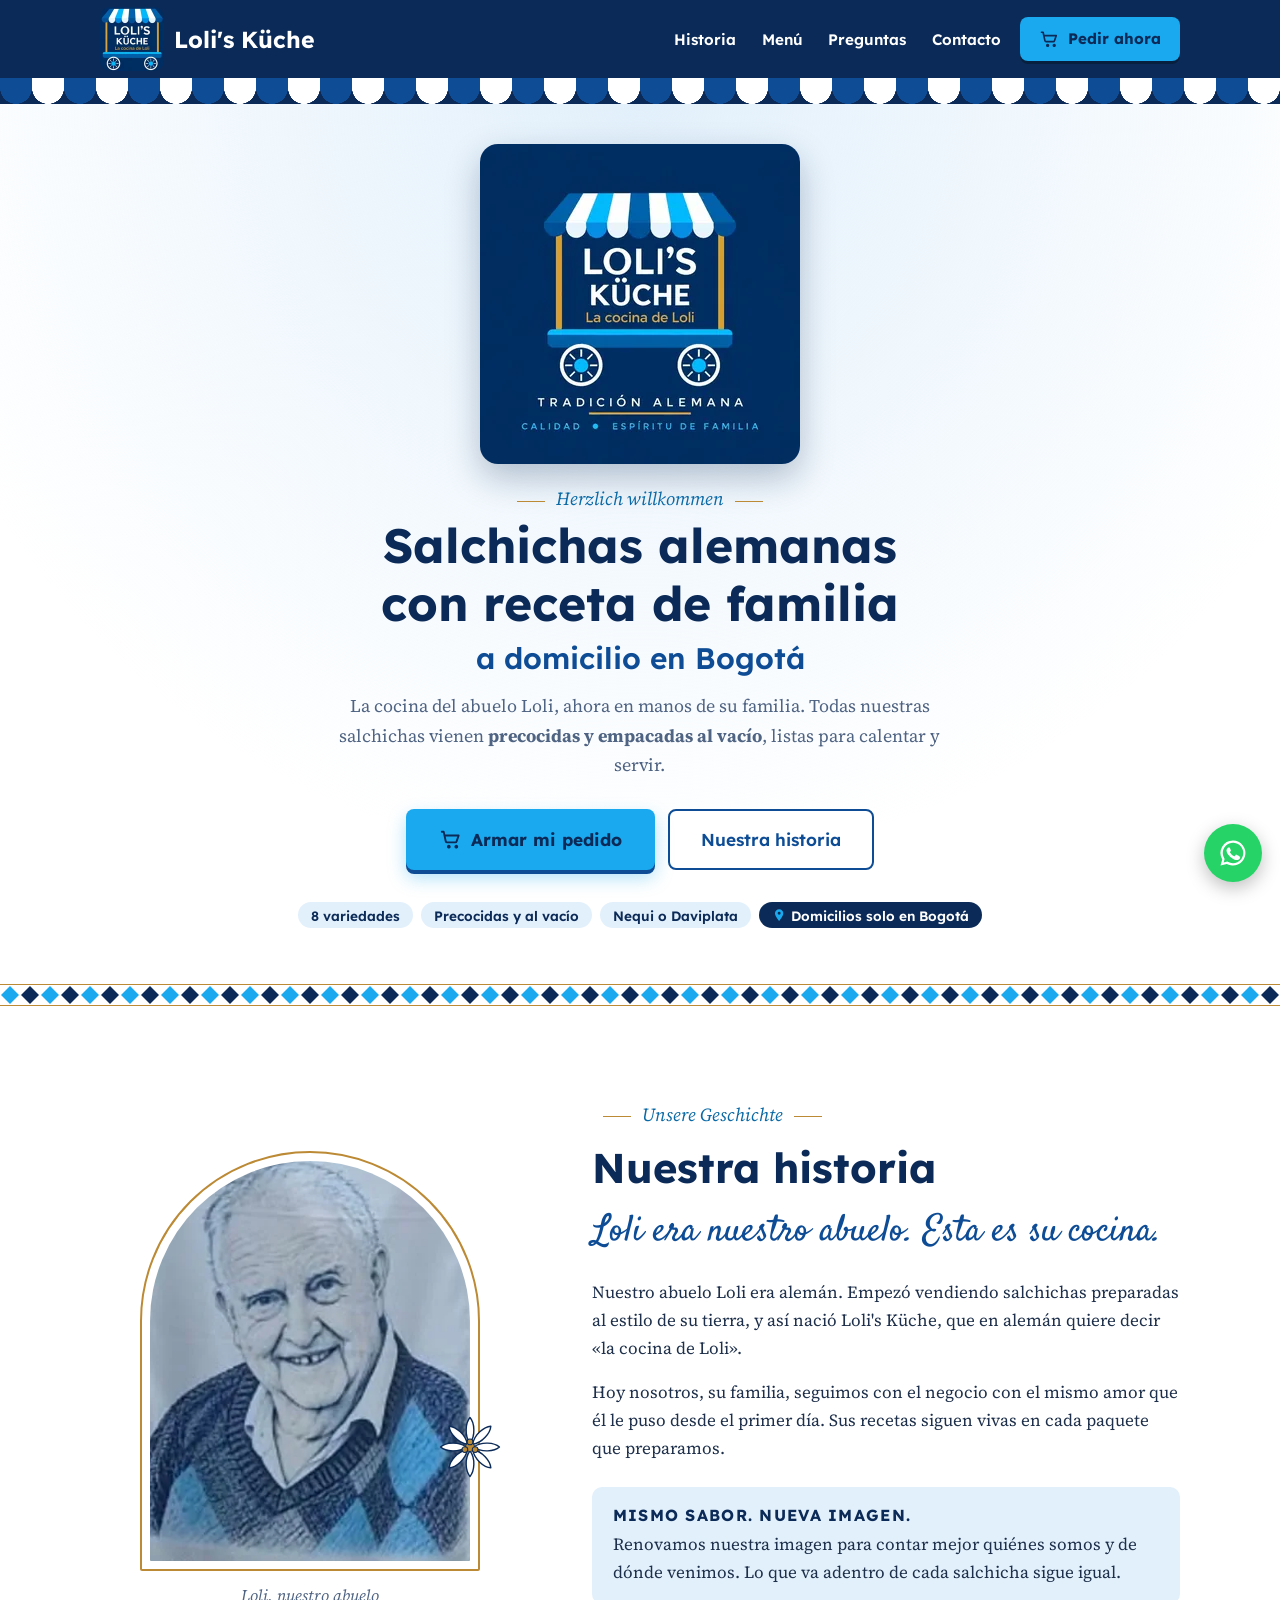
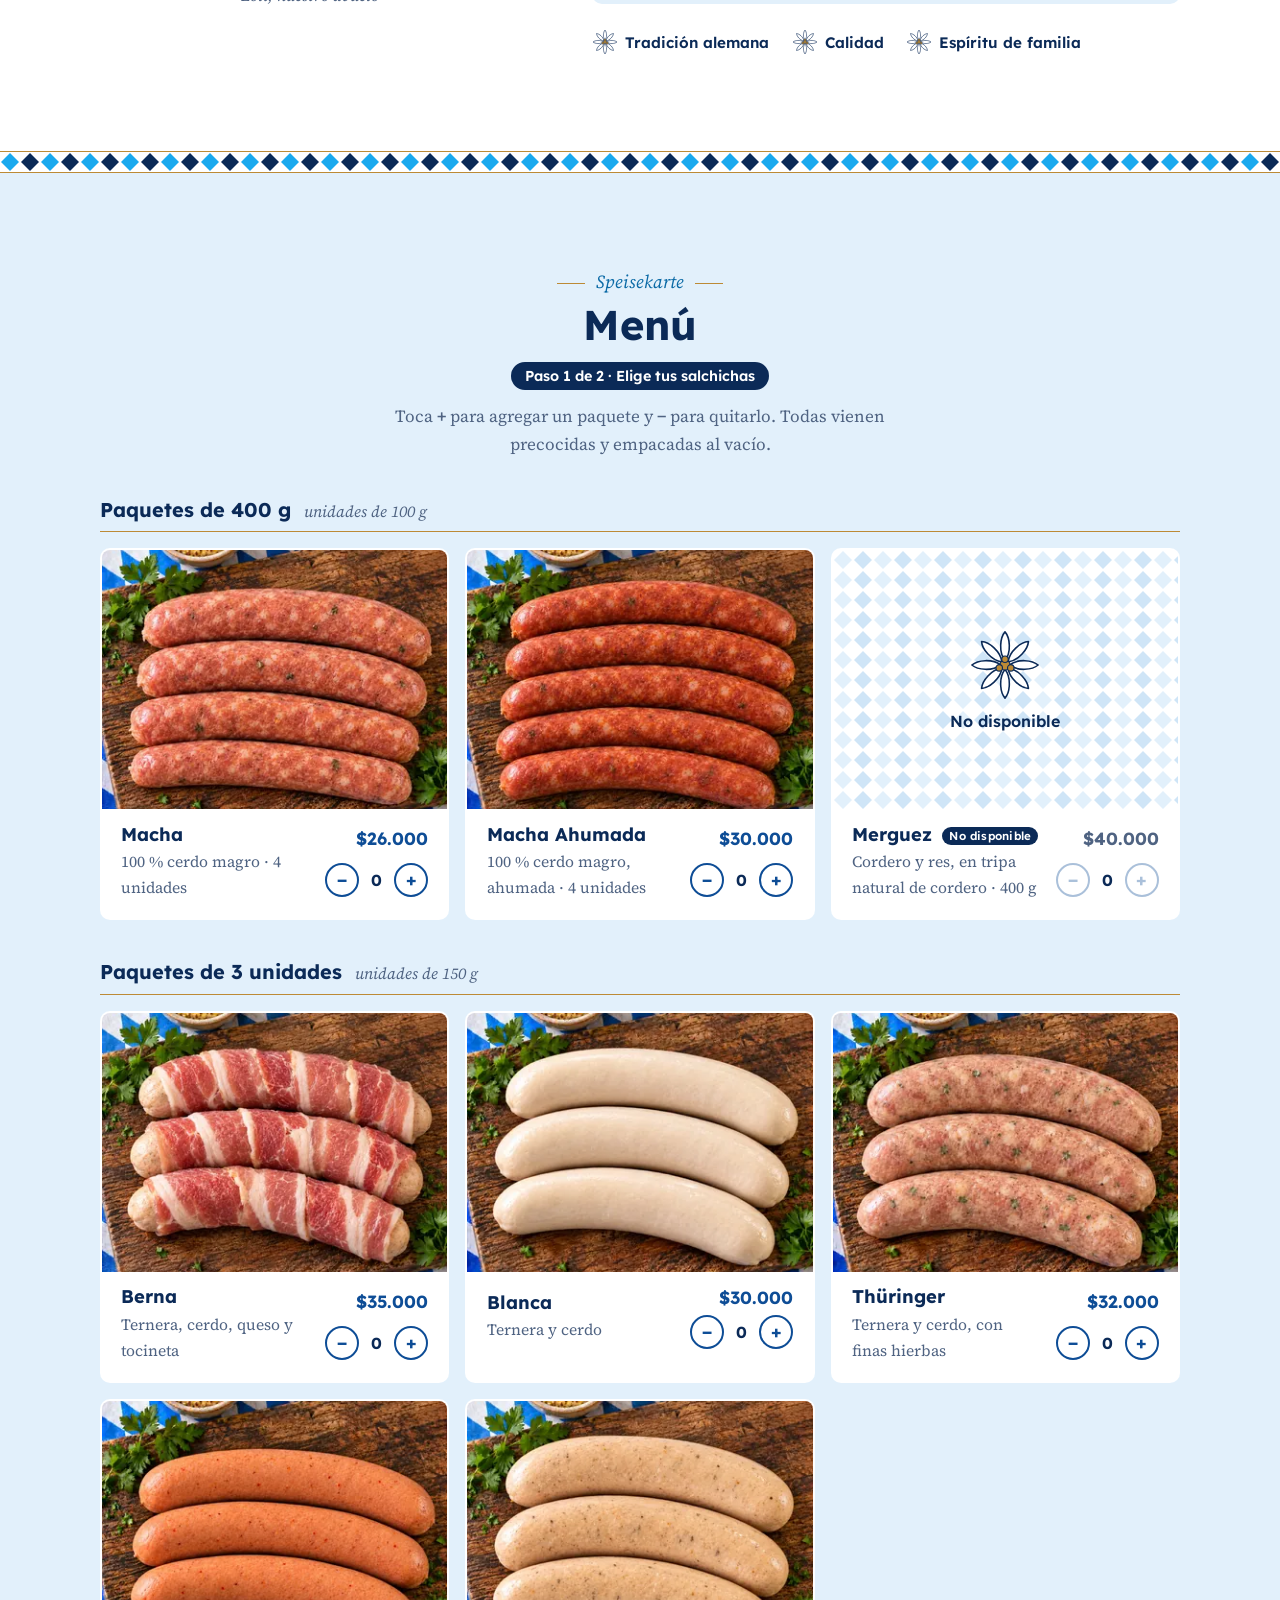
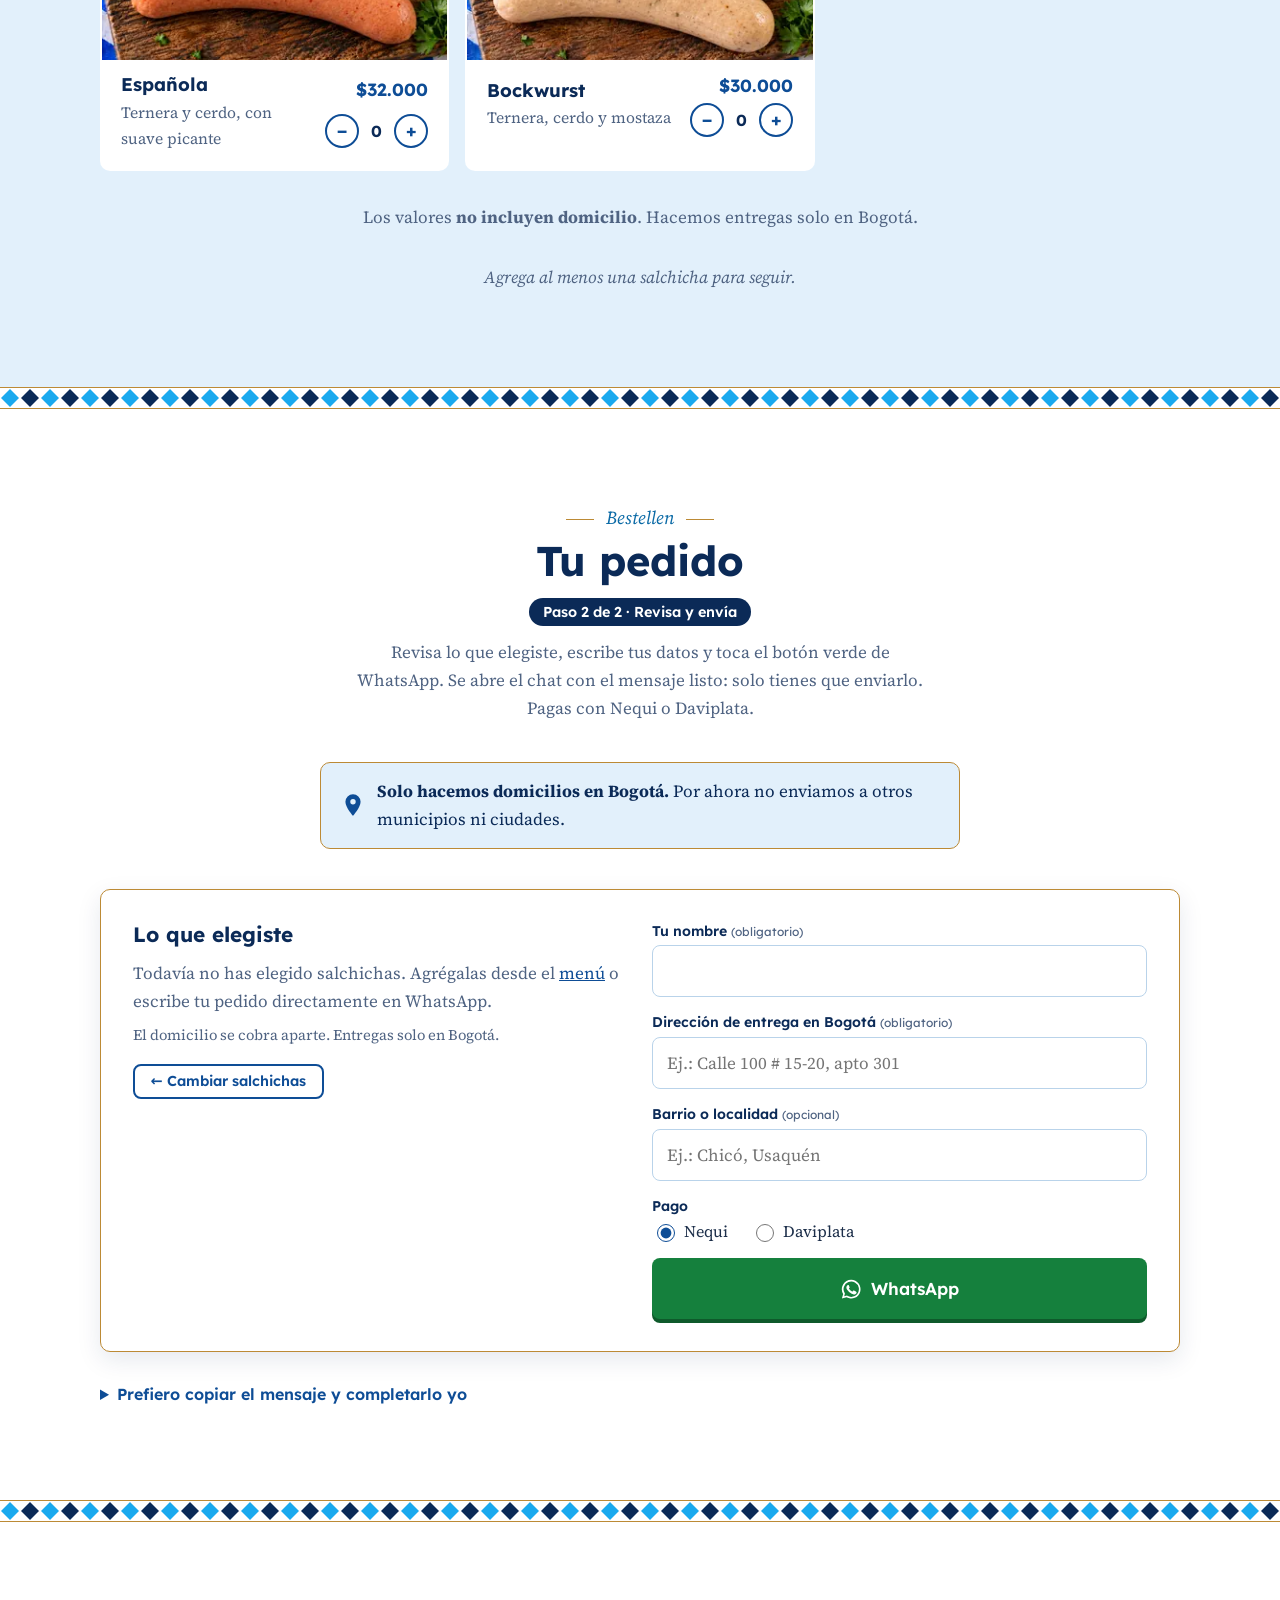
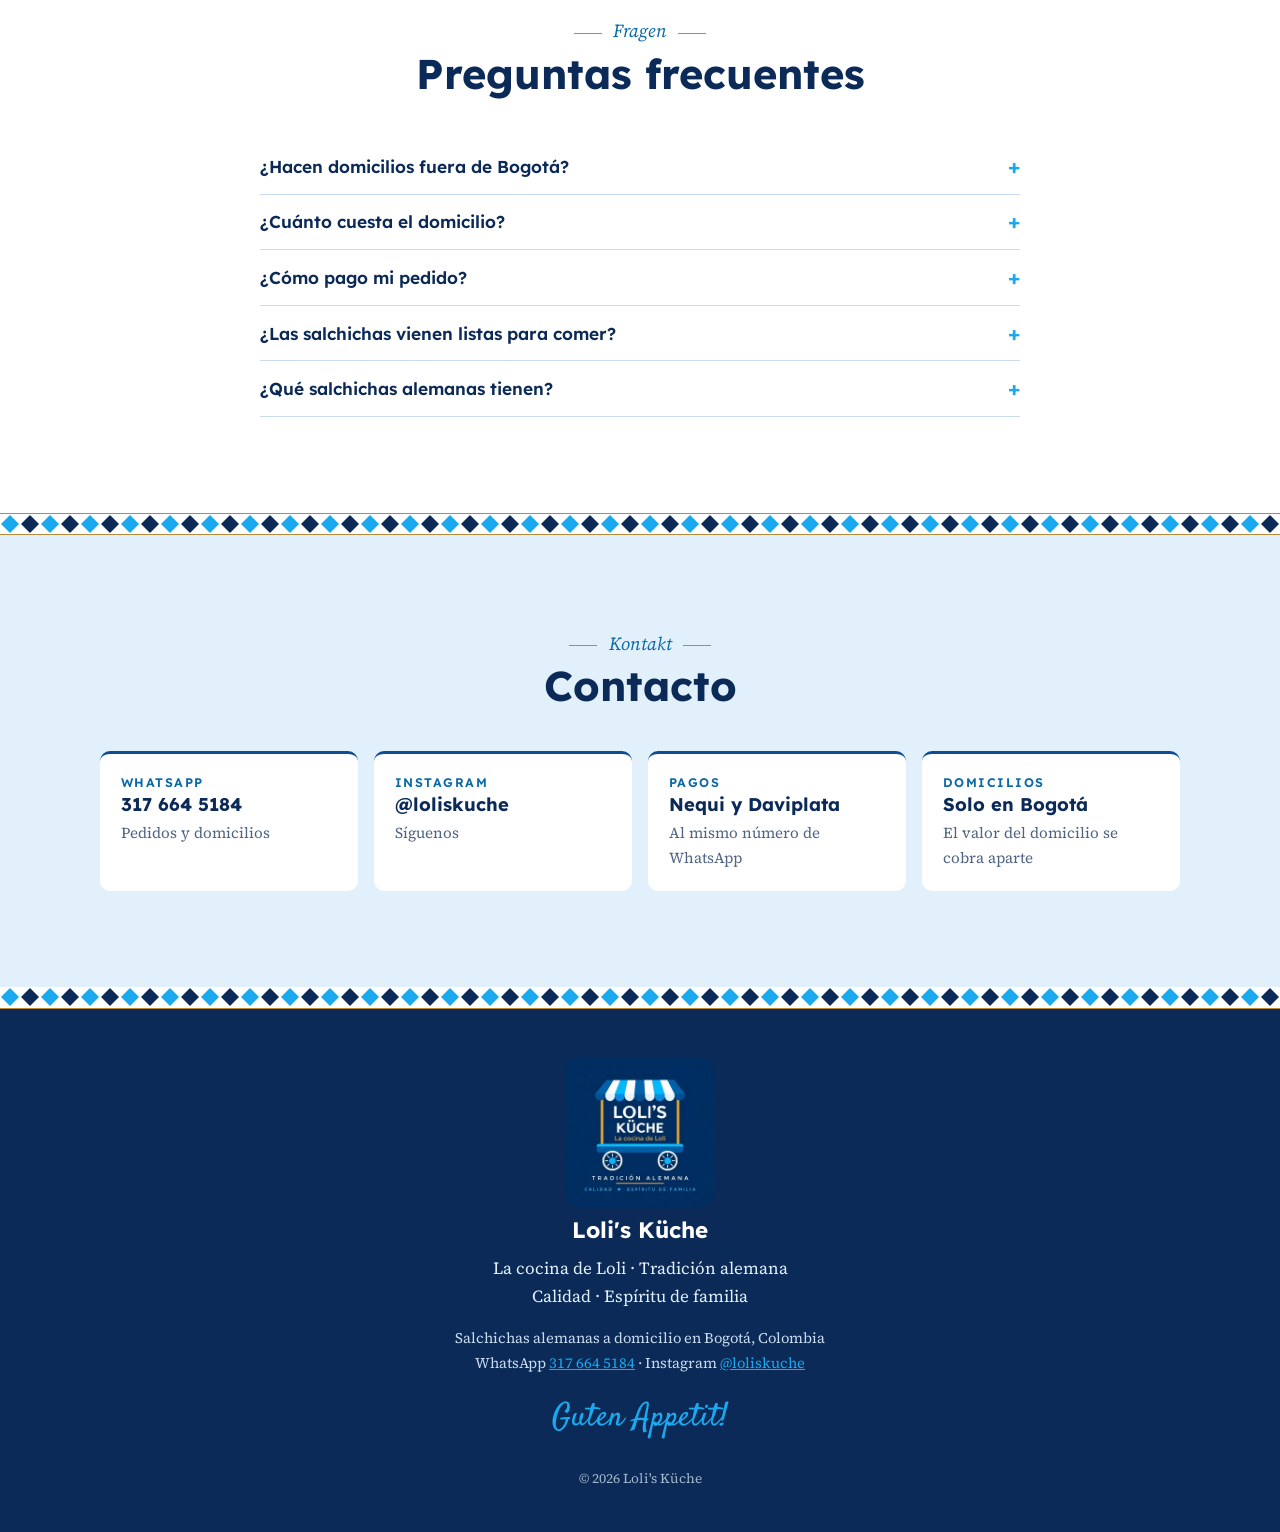
==== index.html @ 38d9c4be "Página de Loli's Küche, organizada en carpetas Se trae la página desde app-informatica (lolis-kuche/" ====
<!DOCTYPE html>
<html lang="es-CO">
<head>
  <meta charset="utf-8">
  <meta name="viewport" content="width=device-width, initial-scale=1">
  <title>Salchichas alemanas a domicilio en Bogotá | Loli's Küche</title>
  <meta name="description" content="Salchichas alemanas con receta de familia: Thüringer, Bockwurst, Berna, Merguez y más. Precocidas y al vacío. Domicilios en Bogotá. Pide por WhatsApp.">
  <meta name="robots" content="index, follow">
  <!-- Dirección oficial: https://loliskuche.pages.dev/ (cambiarla aquí, en el JSON-LD y en sitemap.xml si cambia) -->
  <link rel="canonical" href="https://loliskuche.pages.dev/">
  <meta name="theme-color" content="#0B2A57">
  <meta name="geo.region" content="CO-DC">
  <meta name="geo.placename" content="Bogotá">

  <meta property="og:type" content="website">
  <meta property="og:locale" content="es_CO">
  <meta property="og:site_name" content="Loli's Küche">
  <meta property="og:title" content="Salchichas alemanas a domicilio en Bogotá | Loli's Küche">
  <meta property="og:description" content="La cocina del abuelo Loli: salchichas alemanas con receta de familia, precocidas y al vacío. Pide por WhatsApp y paga con Nequi o Daviplata.">
  <meta property="og:url" content="https://loliskuche.pages.dev/">
  <meta property="og:image" content="https://loliskuche.pages.dev/img/marca/og-image.jpg">
  <meta property="og:image:width" content="1200">
  <meta property="og:image:height" content="630">
  <meta property="og:image:alt" content="Logo de Loli's Küche, salchichas alemanas en Bogotá">
  <meta name="twitter:card" content="summary_large_image">

  <link rel="icon" href="img/marca/logo-mark.png" type="image/png">
  <link rel="apple-touch-icon" href="img/marca/logo-mark.png">
  <link rel="preload" as="image" href="img/marca/logo-640.webp" imagesrcset="img/marca/logo-320.webp 320w, img/marca/logo-640.webp 640w" imagesizes="(max-width: 760px) 56vw, 320px" fetchpriority="high">

  <script type="application/ld+json">
  {
    "@context": "https://schema.org",
    "@type": "FoodEstablishment",
    "@id": "https://loliskuche.pages.dev/#negocio",
    "name": "Loli's Küche",
    "alternateName": "La cocina de Loli",
    "description": "Salchichas alemanas con receta de familia, precocidas y empacadas al vacío, con domicilio en Bogotá.",
    "url": "https://loliskuche.pages.dev/",
    "logo": "https://loliskuche.pages.dev/img/marca/logo.png",
    "image": "https://loliskuche.pages.dev/img/marca/og-image.jpg",
    "telephone": "+57 317 664 5184",
    "servesCuisine": "Alemana",
    "priceRange": "$26.000 - $40.000 COP",
    "currenciesAccepted": "COP",
    "paymentAccepted": "Nequi, Daviplata",
    "address": {
      "@type": "PostalAddress",
      "addressLocality": "Bogotá",
      "addressRegion": "Bogotá D.C.",
      "addressCountry": "CO"
    },
    "areaServed": { "@type": "City", "name": "Bogotá" },
    "sameAs": ["https://www.instagram.com/loliskuche/"],
    "hasMenu": {
      "@type": "Menu",
      "name": "Speisekarte",
      "inLanguage": "es-CO",
      "hasMenuSection": [
        {
          "@type": "MenuSection",
          "name": "Paquetes de 400 g",
          "hasMenuItem": [
            { "@type": "MenuItem", "name": "Macha", "image": "https://loliskuche.pages.dev/img/salchichas/macha.jpg", "description": "100 % cerdo magro · 4 unidades de 100 g", "offers": { "@type": "Offer", "price": "26000", "priceCurrency": "COP" } },
            { "@type": "MenuItem", "name": "Macha Ahumada", "image": "https://loliskuche.pages.dev/img/salchichas/macha-ahumada.jpg", "description": "100 % cerdo magro, ahumada · 4 unidades de 100 g", "offers": { "@type": "Offer", "price": "30000", "priceCurrency": "COP" } },
            { "@type": "MenuItem", "name": "Merguez", "description": "Cordero y res, en tripa natural de cordero · 400 g", "offers": { "@type": "Offer", "price": "40000", "priceCurrency": "COP", "availability": "https://schema.org/OutOfStock" } }
          ]
        },
        {
          "@type": "MenuSection",
          "name": "Paquetes de 3 unidades de 150 g",
          "hasMenuItem": [
            { "@type": "MenuItem", "name": "Berna", "image": "https://loliskuche.pages.dev/img/salchichas/berna.jpg", "description": "Ternera, cerdo, queso y tocineta", "offers": { "@type": "Offer", "price": "35000", "priceCurrency": "COP" } },
            { "@type": "MenuItem", "name": "Blanca", "image": "https://loliskuche.pages.dev/img/salchichas/blanca.jpg", "description": "Ternera y cerdo", "offers": { "@type": "Offer", "price": "30000", "priceCurrency": "COP" } },
            { "@type": "MenuItem", "name": "Thüringer", "image": "https://loliskuche.pages.dev/img/salchichas/thuringer.jpg", "description": "Ternera y cerdo, con finas hierbas", "offers": { "@type": "Offer", "price": "32000", "priceCurrency": "COP" } },
            { "@type": "MenuItem", "name": "Española", "image": "https://loliskuche.pages.dev/img/salchichas/espanola.jpg", "description": "Ternera y cerdo, con suave picante", "offers": { "@type": "Offer", "price": "32000", "priceCurrency": "COP" } },
            { "@type": "MenuItem", "name": "Bockwurst", "image": "https://loliskuche.pages.dev/img/salchichas/bockwurst.jpg", "description": "Ternera, cerdo y mostaza", "offers": { "@type": "Offer", "price": "30000", "priceCurrency": "COP" } }
          ]
        }
      ]
    }
  }
  </script>

  <link rel="preconnect" href="https://fonts.googleapis.com">
  <link rel="preconnect" href="https://fonts.gstatic.com" crossorigin>
  <link href="https://fonts.googleapis.com/css2?family=Lexend:wght@400;600;700&family=Satisfy&family=Source+Serif+4:ital,wght@0,400;0,600;1,400&display=swap" rel="stylesheet">
  <link rel="stylesheet" href="css/styles.css">
</head>
<body>

  <!-- Flor edelweiss reutilizable -->
  <svg class="sprite" width="0" height="0" aria-hidden="true">
    <symbol id="edelweiss" viewBox="-50 -50 100 100">
      <g fill="#fff" stroke="#0B2A57" stroke-width="2.2" stroke-linejoin="round">
        <path id="petal" d="M0-6 C-9-18 -7-38 0-46 C7-38 9-18 0-6Z"/>
        <use href="#petal" transform="rotate(45)"/>
        <use href="#petal" transform="rotate(90)"/>
        <use href="#petal" transform="rotate(135)"/>
        <use href="#petal" transform="rotate(180)"/>
        <use href="#petal" transform="rotate(225)"/>
        <use href="#petal" transform="rotate(270)"/>
        <use href="#petal" transform="rotate(315)"/>
      </g>
      <g fill="#BC8A35" stroke="#0B2A57" stroke-width="1.6">
        <circle r="7"/><circle cx="-8" cy="4" r="4.5"/><circle cx="8" cy="4" r="4.5"/><circle cy="-8" r="4.5"/>
      </g>
    </symbol>
    <symbol id="cart-icon" viewBox="0 0 24 24"><path fill="none" stroke="currentColor" stroke-width="2" stroke-linecap="round" stroke-linejoin="round" d="M3 4h2l2.2 10.2a1.5 1.5 0 0 0 1.5 1.2h8.6a1.5 1.5 0 0 0 1.5-1.1L21 8H6.2M9.5 20a1 1 0 1 0 0-.01M17.5 20a1 1 0 1 0 0-.01"/></symbol>
    <symbol id="home-icon" viewBox="0 0 24 24"><path fill="none" stroke="currentColor" stroke-width="2" stroke-linejoin="round" d="M3 11 12 3l9 8M5 9.5V21h5v-6h4v6h5V9.5"/></symbol>
    <symbol id="list-icon" viewBox="0 0 24 24"><path fill="none" stroke="currentColor" stroke-width="2" stroke-linecap="round" d="M8 6h13M8 12h13M8 18h13M3.5 6h.01M3.5 12h.01M3.5 18h.01"/></symbol>
    <symbol id="chat-icon" viewBox="0 0 24 24"><path fill="none" stroke="currentColor" stroke-width="2" stroke-linejoin="round" d="M4 5h16v11H9l-5 4V5z"/></symbol>
    <symbol id="help-icon" viewBox="0 0 24 24"><g fill="none" stroke="currentColor" stroke-width="2" stroke-linecap="round"><circle cx="12" cy="12" r="9"/><path d="M9.5 9.3a2.6 2.6 0 0 1 5 .9c0 1.7-2.5 2.2-2.5 3.8"/></g><circle cx="12" cy="17.2" r="1.2" fill="currentColor"/></symbol>
    <symbol id="pin-icon" viewBox="0 0 24 24"><path fill="currentColor" d="M12 2a7 7 0 0 0-7 7c0 5.2 7 13 7 13s7-7.8 7-13a7 7 0 0 0-7-7zm0 9.5A2.5 2.5 0 1 1 12 6.5a2.5 2.5 0 0 1 0 5z"/></symbol>
  </svg>

  <!-- ============ MENÚ SUPERIOR + TOLDO ============ -->
  <header class="topbar" id="top">
    <div class="topbar__inner wrap">
      <a href="#inicio" class="brand" aria-label="Loli's Küche, inicio">
        <img src="img/marca/logo-mark-128.webp" alt="" class="brand__logo" width="64" height="64" data-fallback="hide">
        <span class="brand__name">Loli's Küche</span>
      </a>
      <nav class="topbar__nav" id="navMenu" aria-label="Principal">
        <a href="#nuestra-historia">Historia</a>
        <a href="#menu">Menú</a>
        <a href="#preguntas">Preguntas</a>
        <a href="#contacto">Contacto</a>
      </nav>
      <a href="#menu" class="btn btn--cta" id="navCta" data-order-link data-section="pedidos">
        <svg aria-hidden="true"><use href="#cart-icon"/></svg>
        <span>Pedir<span class="cta-extra"> ahora</span></span>
        <span class="cta-count" id="ctaCount" hidden>0</span>
      </a>
    </div>
    <div class="awning" aria-hidden="true"></div>
  </header>

  <main>

    <!-- ============ INICIO ============ -->
    <section class="hero" id="inicio">
      <div class="wrap hero__inner">
        <img src="img/marca/logo-640.webp" srcset="img/marca/logo-320.webp 320w, img/marca/logo-640.webp 640w" sizes="(max-width: 760px) 56vw, 320px" alt="Logo de Loli's Küche, la cocina de Loli: carrito azul y blanco de salchichas alemanas sobre fondo azul marino" class="hero__logo" width="640" height="640" fetchpriority="high" data-fallback="wordmark">
        <div class="hero__wordmark" hidden>
          <span>Loli's</span><span>Küche</span>
        </div>
        <p class="eyebrow">Herzlich willkommen</p>
        <h1 class="hero__title">Salchichas alemanas con receta de familia <span>a domicilio en Bogotá</span></h1>
        <p class="hero__lead">La cocina del abuelo Loli, ahora en manos de su familia. Todas nuestras salchichas vienen <strong>precocidas y empacadas al vacío</strong>, listas para calentar y servir.</p>
        <div class="hero__actions">
          <a href="#menu" class="btn btn--cta btn--lg">
            <svg aria-hidden="true"><use href="#cart-icon"/></svg>
            Armar mi pedido
          </a>
          <a href="#nuestra-historia" class="btn btn--ghost btn--lg">Nuestra historia</a>
        </div>
        <ul class="badges">
          <li>8 variedades</li>
          <li>Precocidas y al vacío</li>
          <li>Nequi o Daviplata</li>
          <li class="badge--city"><svg aria-hidden="true"><use href="#pin-icon"/></svg>Domicilios solo en Bogotá</li>
        </ul>
      </div>
    </section>

    <div class="rauten" aria-hidden="true"></div>

    <!-- ============ HISTORIA ============ -->
    <section class="section" id="nuestra-historia">
      <div class="wrap story">
        <figure class="story__figure">
          <div class="arch">
            <img src="img/historia/abuelo.webp" srcset="img/historia/abuelo-400.webp 400w, img/historia/abuelo.webp 568w" sizes="(max-width: 760px) 86vw, 324px" alt="Retrato dibujado del abuelo Loli, fundador de Loli's Küche, sonriente y con su suéter de rombos azules" width="568" height="692" loading="lazy" decoding="async" data-fallback="arch">
            <div class="arch__empty" hidden>
              <svg class="edelweiss edelweiss--lg" aria-hidden="true"><use href="#edelweiss"/></svg>
              <span>Foto del abuelo Loli</span>
            </div>
          </div>
          <svg class="edelweiss story__flower" aria-hidden="true"><use href="#edelweiss"/></svg>
          <figcaption>Loli, nuestro abuelo</figcaption>
        </figure>

        <div class="story__text">
          <p class="eyebrow">Unsere Geschichte</p>
          <h2 class="section__title">Nuestra historia</h2>
          <blockquote class="story__quote">Loli era nuestro abuelo. Esta es su cocina.</blockquote>
          <p>Nuestro abuelo Loli era alemán. Empezó vendiendo salchichas preparadas al estilo de su tierra, y así nació Loli's Küche, que en alemán quiere decir «la cocina de Loli».</p>
          <p>Hoy nosotros, su familia, seguimos con el negocio con el mismo amor que él le puso desde el primer día. Sus recetas siguen vivas en cada paquete que preparamos.</p>

          <div class="renewed">
            <p class="renewed__title">Mismo sabor. Nueva imagen.</p>
            <p>Renovamos nuestra imagen para contar mejor quiénes somos y de dónde venimos. Lo que va adentro de cada salchicha sigue igual.</p>
          </div>

          <ul class="values">
            <li><svg class="edelweiss" aria-hidden="true"><use href="#edelweiss"/></svg>Tradición alemana</li>
            <li><svg class="edelweiss" aria-hidden="true"><use href="#edelweiss"/></svg>Calidad</li>
            <li><svg class="edelweiss" aria-hidden="true"><use href="#edelweiss"/></svg>Espíritu de familia</li>
          </ul>
        </div>
      </div>
    </section>

    <div class="rauten" aria-hidden="true"></div>

    <!-- ============ MENÚ ============ -->
    <section class="section section--pale" id="menu">
      <div class="wrap">
        <header class="section__head">
          <p class="eyebrow">Speisekarte</p>
          <h2 class="section__title">Menú</h2>
          <p class="step-pill">Paso 1 de 2 · Elige tus salchichas</p>
          <p class="section__sub">Toca <strong>+</strong> para agregar un paquete y <strong>−</strong> para quitarlo. Todas vienen precocidas y empacadas al vacío.</p>
        </header>

        <div class="menu-group">
          <h3 class="menu-group__title">Paquetes de 400 g <span>unidades de 100 g</span></h3>
          <ul class="menu-list">
            <li class="item" data-name="Macha" data-price="26000">
              <img class="item__photo" src="img/salchichas/macha.webp" srcset="img/salchichas/macha-360.webp 360w, img/salchichas/macha.webp 720w" sizes="(max-width: 760px) 92vw, 340px" width="720" height="720" loading="lazy" decoding="async" alt="Cuatro salchichas Macha de cerdo magro sobre tabla de madera, con mostaza y perejil">
              <div class="item__info">
                <h4>Macha</h4>
                <p>100 % cerdo magro · 4 unidades</p>
              </div>
              <p class="item__price">$26.000</p>
              <div class="qty" role="group" aria-label="Cantidad de Macha">
                <button type="button" class="qty__btn" data-step="-1" aria-label="Quitar un paquete de Macha">−</button>
                <output class="qty__val">0</output>
                <button type="button" class="qty__btn" data-step="1" aria-label="Agregar un paquete de Macha">+</button>
              </div>
            </li>
            <li class="item" data-name="Macha Ahumada" data-price="30000">
              <img class="item__photo" src="img/salchichas/macha-ahumada.webp" srcset="img/salchichas/macha-ahumada-360.webp 360w, img/salchichas/macha-ahumada.webp 720w" sizes="(max-width: 760px) 92vw, 340px" width="720" height="720" loading="lazy" decoding="async" alt="Salchichas Macha Ahumada de color rojo oscuro sobre tabla de madera, con mostaza">
              <div class="item__info">
                <h4>Macha Ahumada</h4>
                <p>100 % cerdo magro, ahumada · 4 unidades</p>
              </div>
              <p class="item__price">$30.000</p>
              <div class="qty" role="group" aria-label="Cantidad de Macha Ahumada">
                <button type="button" class="qty__btn" data-step="-1" aria-label="Quitar un paquete de Macha Ahumada">−</button>
                <output class="qty__val">0</output>
                <button type="button" class="qty__btn" data-step="1" aria-label="Agregar un paquete de Macha Ahumada">+</button>
              </div>
            </li>
            <li class="item item--unavailable" data-name="Merguez" data-price="40000">
              <div class="item__photo item__photo--empty" aria-hidden="true"><svg class="edelweiss edelweiss--lg"><use href="#edelweiss"/></svg><span>No disponible</span></div>
              <div class="item__info">
                <h4>Merguez <span class="soldout">No disponible</span></h4>
                <p>Cordero y res, en tripa natural de cordero · 400 g</p>
              </div>
              <p class="item__price">$40.000</p>
              <div class="qty" role="group" aria-label="Merguez no disponible por ahora">
                <button type="button" class="qty__btn" data-step="-1" disabled aria-label="Quitar un paquete de Merguez">−</button>
                <output class="qty__val">0</output>
                <button type="button" class="qty__btn" data-step="1" disabled aria-label="Agregar un paquete de Merguez (no disponible)">+</button>
              </div>
            </li>
          </ul>
        </div>

        <div class="menu-group">
          <h3 class="menu-group__title">Paquetes de 3 unidades <span>unidades de 150 g</span></h3>
          <ul class="menu-list">
            <li class="item" data-name="Berna" data-price="35000">
              <img class="item__photo" src="img/salchichas/berna.webp" srcset="img/salchichas/berna-360.webp 360w, img/salchichas/berna.webp 720w" sizes="(max-width: 760px) 92vw, 340px" width="720" height="720" loading="lazy" decoding="async" alt="Tres salchichas Berna envueltas en tocineta sobre tabla de madera, con mostaza y perejil">
              <div class="item__info">
                <h4>Berna</h4>
                <p>Ternera, cerdo, queso y tocineta</p>
              </div>
              <p class="item__price">$35.000</p>
              <div class="qty" role="group" aria-label="Cantidad de Berna">
                <button type="button" class="qty__btn" data-step="-1" aria-label="Quitar un paquete de Berna">−</button>
                <output class="qty__val">0</output>
                <button type="button" class="qty__btn" data-step="1" aria-label="Agregar un paquete de Berna">+</button>
              </div>
            </li>
            <li class="item" data-name="Blanca" data-price="30000">
              <img class="item__photo" src="img/salchichas/blanca.webp" srcset="img/salchichas/blanca-360.webp 360w, img/salchichas/blanca.webp 720w" sizes="(max-width: 760px) 92vw, 340px" width="720" height="720" loading="lazy" decoding="async" alt="Tres salchichas blancas de ternera y cerdo sobre tabla de madera, con mostaza">
              <div class="item__info">
                <h4>Blanca</h4>
                <p>Ternera y cerdo</p>
              </div>
              <p class="item__price">$30.000</p>
              <div class="qty" role="group" aria-label="Cantidad de Blanca">
                <button type="button" class="qty__btn" data-step="-1" aria-label="Quitar un paquete de Blanca">−</button>
                <output class="qty__val">0</output>
                <button type="button" class="qty__btn" data-step="1" aria-label="Agregar un paquete de Blanca">+</button>
              </div>
            </li>
            <li class="item" data-name="Thüringer" data-price="32000">
              <img class="item__photo" src="img/salchichas/thuringer.webp" srcset="img/salchichas/thuringer-360.webp 360w, img/salchichas/thuringer.webp 720w" sizes="(max-width: 760px) 92vw, 340px" width="720" height="720" loading="lazy" decoding="async" alt="Tres salchichas Thüringer con finas hierbas sobre tabla de madera, con mostaza y perejil">
              <div class="item__info">
                <h4>Thüringer</h4>
                <p>Ternera y cerdo, con finas hierbas</p>
              </div>
              <p class="item__price">$32.000</p>
              <div class="qty" role="group" aria-label="Cantidad de Thüringer">
                <button type="button" class="qty__btn" data-step="-1" aria-label="Quitar un paquete de Thüringer">−</button>
                <output class="qty__val">0</output>
                <button type="button" class="qty__btn" data-step="1" aria-label="Agregar un paquete de Thüringer">+</button>
              </div>
            </li>
            <li class="item" data-name="Española" data-price="32000">
              <img class="item__photo" src="img/salchichas/espanola.webp" srcset="img/salchichas/espanola-360.webp 360w, img/salchichas/espanola.webp 720w" sizes="(max-width: 760px) 92vw, 340px" width="720" height="720" loading="lazy" decoding="async" alt="Tres salchichas Española con suave picante sobre tabla de madera, con mostaza">
              <div class="item__info">
                <h4>Española</h4>
                <p>Ternera y cerdo, con suave picante</p>
              </div>
              <p class="item__price">$32.000</p>
              <div class="qty" role="group" aria-label="Cantidad de Española">
                <button type="button" class="qty__btn" data-step="-1" aria-label="Quitar un paquete de Española">−</button>
                <output class="qty__val">0</output>
                <button type="button" class="qty__btn" data-step="1" aria-label="Agregar un paquete de Española">+</button>
              </div>
            </li>
            <li class="item" data-name="Bockwurst" data-price="30000">
              <img class="item__photo" src="img/salchichas/bockwurst.webp" srcset="img/salchichas/bockwurst-360.webp 360w, img/salchichas/bockwurst.webp 720w" sizes="(max-width: 760px) 92vw, 340px" width="720" height="720" loading="lazy" decoding="async" alt="Tres salchichas Bockwurst de ternera, cerdo y mostaza sobre tabla de madera, con mostaza">
              <div class="item__info">
                <h4>Bockwurst</h4>
                <p>Ternera, cerdo y mostaza</p>
              </div>
              <p class="item__price">$30.000</p>
              <div class="qty" role="group" aria-label="Cantidad de Bockwurst">
                <button type="button" class="qty__btn" data-step="-1" aria-label="Quitar un paquete de Bockwurst">−</button>
                <output class="qty__val">0</output>
                <button type="button" class="qty__btn" data-step="1" aria-label="Agregar un paquete de Bockwurst">+</button>
              </div>
            </li>
          </ul>
        </div>

        <p class="note">Los valores <strong>no incluyen domicilio</strong>. Hacemos entregas solo en Bogotá.</p>

        <div class="menu-next">
          <p class="menu-next__hint" id="menuNextHint">Agrega al menos una salchicha para seguir.</p>
          <a href="#pedidos" class="btn btn--cta btn--lg" id="menuNext" hidden>Listo, seguir al paso 2 →</a>
        </div>
      </div>
    </section>

    <div class="rauten" aria-hidden="true"></div>

    <!-- ============ PEDIDOS ============ -->
    <section class="section" id="pedidos">
      <div class="wrap">
        <header class="section__head">
          <p class="eyebrow">Bestellen</p>
          <h2 class="section__title">Tu pedido</h2>
          <p class="step-pill">Paso 2 de 2 · Revisa y envía</p>
          <p class="section__sub">Revisa lo que elegiste, escribe tus datos y toca el botón verde de WhatsApp. Se abre el chat con el mensaje listo: solo tienes que enviarlo. Pagas con Nequi o Daviplata.</p>
        </header>

        <p class="city-notice">
          <svg aria-hidden="true"><use href="#pin-icon"/></svg>
          <span><strong>Solo hacemos domicilios en Bogotá.</strong> Por ahora no enviamos a otros municipios ni ciudades.</span>
        </p>

        <div class="order">
          <div class="order__summary">
            <h3>Lo que elegiste</h3>
            <ul class="order__lines" id="orderLines"></ul>
            <p class="order__empty" id="orderEmpty">Todavía no has elegido salchichas. Agrégalas desde el <a href="#menu">menú</a> o escribe tu pedido directamente en WhatsApp.</p>
            <p class="order__total" id="orderTotalRow" hidden>
              <span>Total productos</span><strong id="orderTotal">$0</strong>
            </p>
            <p class="order__hint">El domicilio se cobra aparte. Entregas solo en Bogotá.</p>
            <a href="#menu" class="btn btn--ghost btn--sm order__change">← Cambiar salchichas</a>
          </div>

          <form class="order__form" id="orderForm">
            <div class="field">
              <label for="oName">Tu nombre <span class="req">(obligatorio)</span></label>
              <input id="oName" name="name" type="text" autocomplete="name">
            </div>
            <div class="field">
              <label for="oAddress">Dirección de entrega en Bogotá <span class="req">(obligatorio)</span></label>
              <input id="oAddress" name="address" type="text" autocomplete="address-line1" placeholder="Ej.: Calle 100 # 15-20, apto 301">
            </div>
            <div class="field">
              <label for="oBarrio">Barrio o localidad <span class="optional">(opcional)</span></label>
              <input id="oBarrio" name="barrio" type="text" placeholder="Ej.: Chicó, Usaquén">
            </div>
            <fieldset class="field field--radio">
              <legend>Pago</legend>
              <label><input type="radio" name="pay" value="Nequi" checked> Nequi</label>
              <label><input type="radio" name="pay" value="Daviplata"> Daviplata</label>
            </fieldset>
            <p class="order__error" id="orderError" role="alert" hidden></p>
            <a class="btn btn--wa btn--block btn--lg" id="sendOrder" aria-label="Enviar mi pedido por WhatsApp" href="https://wa.me/573176645184" target="_blank" rel="noopener">
              <svg aria-hidden="true"><use href="#wa-icon"/></svg>
              WhatsApp
            </a>
          </form>
        </div>

        <details class="template" id="templateBox">
          <summary>Prefiero copiar el mensaje y completarlo yo</summary>
          <p class="template__help">El mensaje se llena solo con lo que elegiste en el menú y con tus datos. Puedes cambiar lo que quieras aquí antes de copiarlo o enviarlo.</p>
          <label class="sr-only" for="messageText">Mensaje del pedido</label>
          <textarea id="messageText" rows="11" spellcheck="true"></textarea>
          <div class="template__actions">
            <button type="button" class="btn btn--blue btn--sm" id="copyTemplate">Copiar mensaje</button>
            <a class="btn btn--ghost btn--sm" id="sendTemplate" href="https://wa.me/573176645184" target="_blank" rel="noopener">Enviar este mensaje</a>
            <button type="button" class="btn btn--ghost btn--sm" id="resetTemplate" hidden>Volver a llenarlo con mi pedido</button>
          </div>
          <p class="copy-msg" id="copyMsg" role="status" aria-live="polite"></p>
        </details>
      </div>
    </section>

    <div class="rauten" aria-hidden="true"></div>

    <!-- ============ PREGUNTAS FRECUENTES ============ -->
    <section class="section" id="preguntas">
      <div class="wrap faq">
        <header class="section__head">
          <p class="eyebrow">Fragen</p>
          <h2 class="section__title">Preguntas frecuentes</h2>
        </header>
        <details>
          <summary>¿Hacen domicilios fuera de Bogotá?</summary>
          <p>No. Por ahora solo hacemos domicilios dentro de Bogotá.</p>
        </details>
        <details>
          <summary>¿Cuánto cuesta el domicilio?</summary>
          <p>El valor del domicilio no está incluido en los precios del menú y se cobra aparte. Te lo confirmamos por WhatsApp cuando recibimos tu pedido.</p>
        </details>
        <details>
          <summary>¿Cómo pago mi pedido?</summary>
          <p>Con Nequi o Daviplata, al mismo número de WhatsApp: 317 664 5184.</p>
        </details>
        <details>
          <summary>¿Las salchichas vienen listas para comer?</summary>
          <p>Todas nuestras salchichas alemanas vienen precocidas y empacadas al vacío, listas para calentar y servir.</p>
        </details>
        <details>
          <summary>¿Qué salchichas alemanas tienen?</summary>
          <p>Tenemos 8 variedades: Macha, Macha Ahumada, Merguez, Berna, Blanca, Thüringer, Española y Bockwurst. Por ahora la Merguez no está disponible. Mira ingredientes y precios en el <a href="#menu">menú</a>.</p>
        </details>
      </div>
    </section>

    <div class="rauten" aria-hidden="true"></div>

    <!-- ============ CONTACTO ============ -->
    <section class="section section--pale" id="contacto">
      <div class="wrap">
        <header class="section__head">
          <p class="eyebrow">Kontakt</p>
          <h2 class="section__title">Contacto</h2>
        </header>
        <div class="contact">
          <a class="contact__card" href="https://wa.me/573176645184" target="_blank" rel="noopener">
            <span class="contact__label">WhatsApp</span>
            <strong>317 664 5184</strong>
            <span>Pedidos y domicilios</span>
          </a>
          <a class="contact__card" href="https://www.instagram.com/loliskuche/" target="_blank" rel="noopener">
            <span class="contact__label">Instagram</span>
            <strong>@loliskuche</strong>
            <span>Síguenos</span>
          </a>
          <div class="contact__card">
            <span class="contact__label">Pagos</span>
            <strong>Nequi y Daviplata</strong>
            <span>Al mismo número de WhatsApp</span>
          </div>
          <div class="contact__card">
            <span class="contact__label">Domicilios</span>
            <strong>Solo en Bogotá</strong>
            <span>El valor del domicilio se cobra aparte</span>
          </div>
        </div>
      </div>
    </section>

  </main>

  <!-- ============ PIE ============ -->
  <footer class="footer">
    <div class="rauten rauten--footer" aria-hidden="true"></div>
    <div class="wrap footer__inner">
      <img src="img/marca/logo-320.webp" alt="Logo de Loli's Küche" class="footer__logo" width="320" height="320" loading="lazy" decoding="async" data-fallback="hide">
      <p class="footer__name">Loli's Küche</p>
      <p>La cocina de Loli · Tradición alemana<br>Calidad · Espíritu de familia</p>
      <address class="footer__nap">
        Salchichas alemanas a domicilio en Bogotá, Colombia<br>
        WhatsApp <a href="https://wa.me/573176645184" target="_blank" rel="noopener">317 664 5184</a> ·
        Instagram <a href="https://www.instagram.com/loliskuche/" target="_blank" rel="noopener">@loliskuche</a>
      </address>
      <p class="footer__bye">Guten Appetit!</p>
      <p class="footer__copy">© <span id="year">2026</span> Loli's Küche</p>
    </div>
  </footer>

  <!-- ============ WHATSAPP FLOTANTE ============ -->
  <svg class="sprite" width="0" height="0" aria-hidden="true">
    <symbol id="wa-icon" viewBox="0 0 24 24"><path fill="currentColor" d="M12 2a10 10 0 0 0-8.6 15.1L2 22l5-1.3A10 10 0 1 0 12 2zm0 18.2a8.2 8.2 0 0 1-4.2-1.2l-.3-.2-3 .8.8-2.9-.2-.3A8.2 8.2 0 1 1 12 20.2zm4.5-6.1c-.2-.1-1.5-.7-1.7-.8s-.4-.1-.6.1-.6.8-.8 1-.3.2-.5.1a6.7 6.7 0 0 1-3.3-2.9c-.3-.4.2-.4.7-1.4.1-.2 0-.3 0-.4l-.8-1.8c-.2-.5-.4-.4-.6-.4h-.5a1 1 0 0 0-.7.3 3 3 0 0 0-.9 2.2 5.2 5.2 0 0 0 1.1 2.8 11.9 11.9 0 0 0 4.6 4c1.7.7 2.4.8 3.2.7a2.8 2.8 0 0 0 1.8-1.3 2.3 2.3 0 0 0 .2-1.3c-.1-.1-.3-.2-.5-.3z"/></symbol>
  </svg>
  <aside aria-label="Accesos rápidos">
  <a class="wa-float" id="waFloat" href="https://wa.me/573176645184" target="_blank" rel="noopener" aria-label="Escríbenos por WhatsApp">
    <svg aria-hidden="true"><use href="#wa-icon"/></svg>
  </a>

  <!-- Barra de navegación inferior (solo celular) -->
  <nav class="tabbar" aria-label="Secciones">
    <a href="#inicio" data-section="inicio"><svg aria-hidden="true"><use href="#home-icon"/></svg>Inicio</a>
    <a href="#menu" data-section="menu"><svg aria-hidden="true"><use href="#list-icon"/></svg>Menú</a>
    <a href="#menu" data-section="pedidos" data-order-link class="tabbar__cta" id="tabCta"><span class="tabbar__icon"><svg aria-hidden="true"><use href="#cart-icon"/></svg><span class="tabbar__badge" id="tabCount" hidden>0</span></span>Mi pedido</a>
    <a href="#preguntas" data-section="preguntas"><svg aria-hidden="true"><use href="#help-icon"/></svg>Preguntas</a>
    <a href="#contacto" data-section="contacto"><svg aria-hidden="true"><use href="#chat-icon"/></svg>Contacto</a>
  </nav>

  <!-- Señal para bajar: se esconde al empezar a bajar -->
  <button type="button" class="scroll-hint" id="scrollHint">
    Baja para ver más
    <svg aria-hidden="true" viewBox="0 0 24 24"><path fill="none" stroke="currentColor" stroke-width="2.5" stroke-linecap="round" stroke-linejoin="round" d="m6 9 6 6 6-6"/></svg>
  </button>

  <!-- Aviso corto al agregar o quitar -->
  <div class="toast" id="toast" role="status" aria-live="polite" hidden></div>

  <!-- Barra de pedido: aparece al elegir salchichas -->
  <div class="cart-bar" id="cartBar" hidden>
    <span class="cart-bar__info"><strong id="cartBarCount">0 paquetes</strong> · <span id="cartBarTotal">$0</span></span>
    <a href="#pedidos" class="btn btn--cta btn--sm">Terminar pedido</a>
  </div>
  </aside>

  <script src="js/main.js"></script>
</body>
</html>
---- css/styles.css ----
/* =========================================================
   Loli's Küche · azul y blanco, como el logo y el pendón del abuelo
   Títulos: Lexend · Texto: Source Serif 4 · Frase del abuelo: Satisfy
   ========================================================= */

:root {
  --navy: #0B2A57;    /* textos, menú superior y pie */
  --blue: #0E4D96;    /* botones */
  --sky: #1AA9EE;     /* detalles */
  --sky-text: #0B6AA6; /* azul cielo más oscuro para textos pequeños sobre fondo claro */
  --pale: #E2F0FB;    /* fondos suaves */
  --gold: #BC8A35;    /* líneas finas */
  --white: #FFFFFF;
  --text: #1d2f4a;
  --muted: #4f6382;

  --font-title: "Lexend", system-ui, sans-serif;
  --font-body: "Source Serif 4", Georgia, serif;
  --font-script: "Satisfy", cursive;

  --radius: 10px;
  --shadow: 0 8px 24px rgba(11, 42, 87, .10);
  --bar-h: 78px;
}

*, *::before, *::after { box-sizing: border-box; }
html { scroll-behavior: smooth; scroll-padding-top: calc(var(--bar-h) + 44px); }
body {
  margin: 0;
  font-family: var(--font-body);
  font-size: 1.0625rem;
  line-height: 1.65;
  color: var(--text);
  background: var(--white);
}
img { max-width: 100%; height: auto; display: block; }
[hidden] { display: none !important; }
a { color: var(--blue); }
h1, h2, h3, h4 { font-family: var(--font-title); font-weight: 700; color: var(--navy); line-height: 1.2; margin: 0; text-wrap: balance; }
:focus-visible { outline: 3px solid var(--sky); outline-offset: 2px; }

.wrap { width: min(1080px, 100% - 32px); margin-inline: auto; }

/* ---------- Botones ---------- */
.btn {
  display: inline-flex; align-items: center; justify-content: center; gap: .55em;
  padding: .85em 1.5em;
  border: 2px solid transparent; border-radius: 8px;
  font: 600 1rem/1.1 var(--font-title);
  text-decoration: none; cursor: pointer;
  transition: background .2s, color .2s, transform .15s;
}
.btn:hover { transform: translateY(-2px); }
.btn--blue { background: var(--blue); color: var(--white); }
.btn--blue:hover { background: var(--navy); }
.btn--sky { background: var(--sky); color: var(--navy); }
.btn--sky:hover { background: var(--white); }
.btn--ghost { border-color: var(--blue); color: var(--blue); background: var(--white); }
.btn--ghost:hover { background: var(--pale); }
.btn--sm { padding: .55em 1.1em; font-size: .9rem; }
.btn--lg { padding: 1em 1.8em; font-size: 1.08rem; }
.btn, .brand__name { white-space: nowrap; }

/* Botón de llamada a la acción: el más visible de la página */
.btn--cta {
  position: relative;
  background: var(--sky); color: var(--navy);
  font-weight: 700;
  box-shadow: 0 4px 0 var(--blue), 0 8px 18px rgba(26, 169, 238, .35);
}
.btn--cta:hover { background: #4cc0f5; transform: translateY(-2px); box-shadow: 0 6px 0 var(--blue), 0 12px 22px rgba(26, 169, 238, .4); }
.btn--cta:active { transform: translateY(2px); box-shadow: 0 2px 0 var(--blue); }
.topbar .btn--cta { padding: .65em 1.15em; font-size: .95rem; box-shadow: 0 3px 0 #08203f; }
.cta-count {
  display: grid; place-items: center;
  min-width: 1.5em; height: 1.5em; padding: 0 .35em;
  border-radius: 999px; background: var(--white); color: var(--blue);
  font-size: .8rem; font-variant-numeric: tabular-nums;
}
.btn--cta.is-bump { animation: bump .35s ease; }
@keyframes bump { 50% { transform: scale(1.1); } }

.sr-only { position: absolute; width: 1px; height: 1px; overflow: hidden; clip: rect(0 0 0 0); white-space: nowrap; }
.btn--block { width: 100%; }
.btn svg { width: 1.3em; height: 1.3em; }

/* ---------- Menú superior + toldo ---------- */
.topbar { position: sticky; top: 0; z-index: 50; }
.topbar__inner {
  height: var(--bar-h);
  display: flex; align-items: center; justify-content: space-between;
}
.topbar { background: var(--navy); }
.brand { display: flex; align-items: center; gap: .6rem; text-decoration: none; color: var(--white); }
.brand__logo { width: 64px; height: 64px; object-fit: contain; border-radius: 10px; }
.brand__name { font: 700 1.45rem var(--font-title); }
.topbar__inner { gap: 1.2rem; }
.brand { margin-right: auto; }
.topbar__nav { display: flex; align-items: center; gap: 1.6rem; }
.topbar__nav a:not(.btn) {
  color: var(--white); text-decoration: none;
  font: 600 .95rem var(--font-title);
}
.topbar__nav a:not(.btn):hover { color: var(--sky); }

.topbar__toggle { display: none; width: 44px; height: 44px; padding: 10px; background: none; border: 0; cursor: pointer; }
.topbar__toggle span { display: block; height: 2px; margin: 5px 0; background: var(--white); transition: transform .25s, opacity .25s; }
.topbar.is-open .topbar__toggle span:nth-child(1) { transform: translateY(7px) rotate(45deg); }
.topbar.is-open .topbar__toggle span:nth-child(2) { opacity: 0; }
.topbar.is-open .topbar__toggle span:nth-child(3) { transform: translateY(-7px) rotate(-45deg); }

/* Toldo a rayas con borde ondulado, como el del carrito */
.awning {
  height: 26px;
  background: repeating-linear-gradient(90deg, var(--blue) 0 32px, var(--white) 32px 64px);
  -webkit-mask: radial-gradient(16px at 16px 10px, #000 98%, transparent) 0 0 / 32px 26px repeat-x,
                linear-gradient(#000 0 0) top / 100% 10px no-repeat;
          mask: radial-gradient(16px at 16px 10px, #000 98%, transparent) 0 0 / 32px 26px repeat-x,
                linear-gradient(#000 0 0) top / 100% 10px no-repeat;
  filter: drop-shadow(0 3px 2px rgba(11, 42, 87, .18));
}

/* ---------- Franja de rombos bávaros ---------- */
.rauten {
  height: 22px;
  border-block: 1px solid var(--gold);
  background: var(--white) url("data:image/svg+xml,%3Csvg xmlns='http://www.w3.org/2000/svg' width='40' height='20'%3E%3Cpath d='M10 1 19 10 10 19 1 10Z' fill='%230B2A57'/%3E%3Cpath d='M30 1 39 10 30 19 21 10Z' fill='%231AA9EE'/%3E%3C/svg%3E") center / 40px 20px repeat-x;
}

/* ---------- Inicio ---------- */
.hero {
  background:
    radial-gradient(circle at 50% 0%, var(--pale), transparent 70%),
    var(--white);
  padding-block: 2.5rem 3.5rem;
  text-align: center;
}
.hero__inner { display: flex; flex-direction: column; align-items: center; }
.hero__logo { width: min(320px, 76vw); margin-bottom: 1.4rem; border-radius: 18px; box-shadow: 0 14px 34px rgba(11, 42, 87, .28); }
.hero__wordmark {
  display: flex; flex-direction: column; margin-bottom: 1rem;
  font: 700 clamp(3rem, 12vw, 5rem)/0.95 var(--font-title); color: var(--navy);
}
.hero__wordmark span:last-child { color: var(--blue); }
.hero__title { font-size: clamp(1.9rem, 5vw, 3rem); max-width: 18em; margin-bottom: 1rem; }
.hero__title span { display: block; margin-top: .25em; font-size: .62em; font-weight: 600; color: var(--blue); }
.hero__lead { max-width: 36em; margin: 0 0 1.8rem; color: var(--muted); font-size: 1.12rem; }
.hero__actions { display: flex; flex-wrap: wrap; gap: .8rem; justify-content: center; margin-bottom: 2rem; }

.badges { list-style: none; padding: 0; margin: 0; display: flex; flex-wrap: wrap; justify-content: center; gap: .5rem; }
.badges li {
  padding: .35em .95em; border-radius: 999px;
  background: var(--pale); color: var(--navy);
  font: 600 .85rem var(--font-title);
}

/* ---------- Secciones ---------- */
.section { padding-block: clamp(3.5rem, 8vw, 6rem); }
.section--pale { background: var(--pale); }
.section__head { text-align: center; margin-bottom: 2.5rem; }
.section__title { font-size: clamp(1.9rem, 4.5vw, 2.6rem); }
.section__sub { margin: .7rem auto 0; max-width: 34em; color: var(--muted); }
.eyebrow {
  margin: 0 0 .35rem;
  font: italic 400 1.15rem var(--font-body);
  color: var(--sky-text);
}
.eyebrow::before, .eyebrow::after {
  content: ""; display: inline-block; vertical-align: middle;
  width: 28px; height: 1px; background: var(--gold); margin: 0 .6em;
}

/* ---------- Historia ---------- */
.story { display: grid; grid-template-columns: minmax(0, 5fr) minmax(0, 7fr); gap: clamp(2rem, 6vw, 4.5rem); align-items: center; }
.story__figure { margin: 0; position: relative; justify-self: center; width: min(340px, 100%); }
.arch {
  border: 2px solid var(--gold);
  border-radius: 999px 999px 12px 12px;
  padding: 8px;
  background: var(--white);
}
.arch img, .arch__empty {
  width: 100%; aspect-ratio: 4 / 5; object-fit: cover;
  border-radius: 999px 999px 6px 6px;
}
.arch__empty {
  display: flex; flex-direction: column; align-items: center; justify-content: center; gap: .8rem;
  background: var(--pale); color: var(--muted); font: 600 .9rem var(--font-title);
}
.arch__empty[hidden] { display: none; }
.edelweiss.story__flower { position: absolute; width: 64px; height: 64px; top: 58%; right: -22px; }
.story__figure figcaption {
  text-align: center; margin-top: .8rem;
  font: italic 1rem var(--font-body); color: var(--muted);
}
.story__text .section__title { margin-bottom: 1rem; }
.story__text p { margin: 0 0 1rem; }
.story__quote {
  margin: 0 0 1.4rem;
  font: 400 clamp(1.7rem, 4vw, 2.3rem)/1.25 var(--font-script);
  color: var(--blue);
}
.renewed {
  margin: 1.6rem 0;
  padding: 1.1rem 1.3rem;
  background: var(--pale);
  border-radius: var(--radius);
}
.renewed__title { font: 700 1rem var(--font-title); letter-spacing: .08em; text-transform: uppercase; color: var(--navy); margin: 0 0 .3rem !important; }
.renewed p:last-child { margin: 0; }

.values { list-style: none; padding: 0; margin: 0; display: flex; flex-wrap: wrap; gap: .6rem 1.4rem; }
.values li { display: flex; align-items: center; gap: .45rem; font: 600 .95rem var(--font-title); color: var(--navy); }

.edelweiss { width: 26px; height: 26px; flex: none; }
.edelweiss--lg { width: 72px; height: 72px; }

/* ---------- Menú ---------- */
.menu-group + .menu-group { margin-top: 2.5rem; }
.menu-group__title {
  display: flex; flex-wrap: wrap; align-items: baseline; gap: .3rem .8rem;
  font-size: 1.25rem; padding-bottom: .6rem; margin-bottom: 1rem;
  border-bottom: 1px solid var(--gold);
}
.menu-group__title span { font: italic 400 1rem var(--font-body); color: var(--muted); }

.menu-list { list-style: none; padding: 0; margin: 0; display: grid; grid-template-columns: repeat(auto-fill, minmax(min(100%, 320px), 1fr)); gap: 1rem; }
.item {
  display: grid; grid-template-columns: minmax(0, 1fr) auto; grid-template-areas: "photo photo" "info price" "info qty";
  gap: .4rem 1rem; align-items: center;
  padding: 1.1rem 1.2rem;
  background: var(--white); border-radius: var(--radius);
  border: 2px solid transparent;
  transition: border-color .2s;
}
.item.is-picked { border-color: var(--sky); }
.item__info { grid-area: info; }
.item h4 { font-size: 1.15rem; }
.item__info p { margin: .2rem 0 0; color: var(--muted); font-size: .98rem; }
.item__price { grid-area: price; margin: 0; text-align: right; font: 700 1.1rem var(--font-title); color: var(--blue); font-variant-numeric: tabular-nums; }

.qty { grid-area: qty; display: flex; align-items: center; gap: .3rem; justify-self: end; }
.qty__btn {
  width: 34px; height: 34px; border-radius: 50%;
  border: 2px solid var(--blue); background: var(--white); color: var(--blue);
  font: 700 1.1rem/1 var(--font-title); cursor: pointer;
}
.qty__btn:hover { background: var(--blue); color: var(--white); }
.qty__val { min-width: 1.6em; text-align: center; font: 700 1rem var(--font-title); color: var(--navy); font-variant-numeric: tabular-nums; }

.note { text-align: center; margin: 2rem 0 0; color: var(--muted); }

/* ---------- Pedidos ---------- */
.steps { list-style: none; padding: 0; margin: 0 0 3rem; display: grid; grid-template-columns: repeat(3, minmax(0, 1fr)); gap: 1.2rem; }
.steps li { display: flex; gap: .9rem; align-items: flex-start; }
.steps__n {
  flex: none; display: grid; place-items: center;
  width: 42px; height: 42px; border-radius: 50%;
  background: var(--navy); color: var(--white);
  font: 700 1.1rem var(--font-title);
  box-shadow: 0 0 0 3px var(--white), 0 0 0 4px var(--gold);
}

.order {
  display: grid; grid-template-columns: minmax(0, 1fr) minmax(0, 1fr); gap: 1.5rem;
  padding: clamp(1.2rem, 4vw, 2rem);
  border: 1px solid var(--gold); border-radius: var(--radius);
  background: var(--white); box-shadow: var(--shadow);
}
.order h3 { font-size: 1.3rem; margin-bottom: .8rem; }
.order__lines { list-style: none; padding: 0; margin: 0; }
.order__lines li { display: flex; justify-content: space-between; gap: 1rem; padding: .45rem 0; border-bottom: 1px dashed #c9dcef; font-variant-numeric: tabular-nums; }
.order__empty { margin: 0; color: var(--muted); }
.order__total { display: flex; justify-content: space-between; margin: .9rem 0 0; font: 600 1.05rem var(--font-title); color: var(--navy); }
.order__total strong { color: var(--blue); font-variant-numeric: tabular-nums; }
.order__hint { margin: .5rem 0 0; font-size: .92rem; color: var(--muted); }

.field { display: flex; flex-direction: column; margin: 0 0 1rem; }
.field label, .field legend { font: 600 .88rem var(--font-title); color: var(--navy); margin-bottom: .35rem; }
.field input[type="text"] {
  font: inherit; padding: .65em .8em;
  border: 1.5px solid #b9d3ea; border-radius: 8px; background: var(--white); color: var(--text);
}
.field input[type="text"]:focus { outline: none; border-color: var(--sky); box-shadow: 0 0 0 3px rgba(26, 169, 238, .25); }
.field--radio { border: 0; padding: 0; flex-direction: row; flex-wrap: wrap; gap: .4rem 1.4rem; }
.field--radio legend { width: 100%; padding: 0; }
.field--radio label { display: flex; align-items: center; gap: .4rem; font: 400 1rem var(--font-body); color: var(--text); margin: 0; }
.field--radio input { accent-color: var(--blue); width: 18px; height: 18px; }

.template { margin-top: 2rem; }
.template summary { cursor: pointer; font: 600 1rem var(--font-title); color: var(--blue); }
.template__help { margin: .8rem 0; color: var(--muted); font-size: .98rem; }
.template textarea {
  display: block; width: 100%; margin: 0 0 .9rem; padding: 1rem 1.2rem; resize: vertical;
  background: var(--pale); border: 1.5px solid #b9d3ea; border-left: 3px solid var(--sky); border-radius: 8px;
  font: .95rem/1.6 ui-monospace, "SFMono-Regular", Menlo, monospace; color: var(--navy);
}
.template textarea:focus { outline: none; border-color: var(--sky); box-shadow: 0 0 0 3px rgba(26, 169, 238, .25); }
.template__actions { display: flex; flex-wrap: wrap; gap: .6rem; }
.template .copy-msg { margin: .6rem 0 0; }

.city-notice {
  display: flex; align-items: center; gap: .7rem;
  max-width: 640px; margin: 0 auto 2.5rem; padding: .9rem 1.2rem;
  background: var(--pale); border: 1px solid var(--gold); border-radius: var(--radius);
  color: var(--navy);
}
.city-notice svg { width: 26px; height: 26px; flex: none; color: var(--blue); }
.badge--city { display: inline-flex; align-items: center; gap: .35em; background: var(--navy) !important; color: var(--white) !important; }
.badge--city svg { width: 1.05em; height: 1.05em; color: var(--sky); }

/* ---------- Preguntas frecuentes ---------- */
.faq { max-width: 760px; }
.faq details { border-bottom: 1px solid #c9dcef; }
.faq summary {
  display: flex; justify-content: space-between; gap: 1rem;
  padding: 1.05rem 0; cursor: pointer; list-style: none;
  font: 600 1.08rem var(--font-title); color: var(--navy);
}
.faq summary::-webkit-details-marker { display: none; }
.faq summary::after { content: "+"; color: var(--sky); font-size: 1.3rem; line-height: 1; }
.faq details[open] summary::after { content: "−"; }
.faq details p { margin: 0 0 1.1rem; color: var(--muted); }

.template pre {
  margin: 1rem 0; padding: 1rem 1.2rem; white-space: pre-wrap;
  background: var(--pale); border-radius: 8px; border-left: 3px solid var(--sky);
  font: .95rem/1.6 ui-monospace, "SFMono-Regular", Menlo, monospace; color: var(--navy);
}
.copy-msg { margin-left: .8rem; font-size: .92rem; color: var(--muted); }

/* ---------- Contacto ---------- */
.contact { display: grid; grid-template-columns: repeat(4, minmax(0, 1fr)); gap: 1rem; }
.contact__card {
  display: flex; flex-direction: column; gap: .2rem;
  padding: 1.3rem; border-radius: var(--radius);
  background: var(--white); color: var(--text); text-decoration: none;
  border-top: 3px solid var(--blue);
}
a.contact__card:hover { border-top-color: var(--sky); box-shadow: var(--shadow); }
.contact__label { font: 600 .78rem var(--font-title); letter-spacing: .12em; text-transform: uppercase; color: var(--sky-text); }
.contact__card strong { font: 700 1.15rem var(--font-title); color: var(--navy); }
.contact__card span:last-child { font-size: .95rem; color: var(--muted); }

/* ---------- Pie ---------- */
.footer { background: var(--navy); color: var(--pale); text-align: center; }
.footer a { color: var(--sky); }
.footer a:hover { color: var(--white); }
.rauten--footer { border-top: 0; }
.footer__inner { padding-block: 3rem 2rem; display: flex; flex-direction: column; align-items: center; }
.footer__logo { width: 150px; height: auto; border-radius: 14px; margin-bottom: .6rem; }
.footer__name { font: 700 1.4rem var(--font-title); color: var(--white); margin: 0 0 .3rem; }
.footer p { margin: 0 0 .6rem; }
.footer__bye { font: 400 2rem var(--font-script); color: var(--sky); margin-top: .6rem !important; }
.footer__copy { font-size: .85rem; opacity: .7; margin-top: 1rem !important; }

/* ---------- WhatsApp flotante ---------- */
/* ---------- Barra de pedido ---------- */
.cart-bar {
  position: fixed; left: 0; right: 0; bottom: 0; z-index: 55;
  display: flex; align-items: center; justify-content: space-between; gap: 1rem;
  padding: .7rem max(16px, calc((100% - 1080px) / 2));
  background: var(--navy); color: var(--white);
  box-shadow: 0 -6px 18px rgba(11, 42, 87, .25);
}
.cart-bar__info { font: 400 1rem var(--font-title); font-variant-numeric: tabular-nums; }
.footer__nap { font-style: normal; font-size: .92rem; color: #c9dcef; margin: .4rem 0 .6rem; line-height: 1.7; }
.wa-float.is-raised { bottom: 84px; }

.wa-float {
  position: fixed; right: 18px; bottom: 18px; z-index: 60;
  display: grid; place-items: center; width: 58px; height: 58px; border-radius: 50%;
  background: #25D366; color: var(--white); box-shadow: 0 6px 18px rgba(0, 0, 0, .25);
  transition: transform .2s;
}
.wa-float:hover { transform: scale(1.08); }
.wa-float svg { width: 30px; height: 30px; }

@media (prefers-reduced-motion: reduce) {
  html { scroll-behavior: auto; }
  *, *::before, *::after { transition: none !important; }
}

/* ---------- Responsive ---------- */
@media (max-width: 900px) {
  .contact { grid-template-columns: repeat(2, minmax(0, 1fr)); }
}
@media (max-width: 760px) {
  .topbar__toggle { display: block; }
  .topbar__nav {
    position: absolute; top: var(--bar-h); left: 0; right: 0;
    flex-direction: column; align-items: stretch; gap: 0;
    background: var(--navy); padding: .4rem 16px 1.2rem;
    display: none;
  }
  .topbar.is-open .topbar__nav { display: flex; }
  .topbar__nav a:not(.btn) { padding: .85rem 0; border-bottom: 1px solid rgba(255, 255, 255, .12); }

  .topbar.is-open .awning { visibility: hidden; }

  .story, .order { grid-template-columns: minmax(0, 1fr); }
  .edelweiss.story__flower { right: -8px; }
  .steps { grid-template-columns: minmax(0, 1fr); }
}
@media (max-width: 480px) {
  .brand__name { font-size: 1.2rem; }
  .cta-extra { display: none; }
  .topbar .btn--cta { padding: .6em .9em; }
  .contact { grid-template-columns: minmax(0, 1fr); }
  .item { grid-template-columns: minmax(0, 1fr); grid-template-areas: "photo" "info" "price" "qty"; }
  .item__price { text-align: left; }
  .qty { justify-self: start; }
}


/* =========================================================
   Orientación: siempre saber dónde estás
   ========================================================= */

.topbar__nav a[aria-current] { color: var(--sky); box-shadow: inset 0 -2px 0 var(--sky); }

.step-pill {
  display: inline-block; margin: .8rem 0 0; padding: .35em 1em;
  border-radius: 999px; background: var(--navy); color: var(--white);
  font: 600 .9rem var(--font-title);
}

/* Cambio de sección: desvanecer, saltar y aparecer */

.menu-next { margin-top: 2rem; text-align: center; }
.menu-next__hint { margin: 0; color: var(--muted); font-style: italic; }

/* Botón verde de WhatsApp */
.btn--wa { background: #15803d; color: var(--white); box-shadow: 0 4px 0 #0e5a2b; }
.btn--wa:hover { background: #166534; }
.btn--wa:active { transform: translateY(2px); box-shadow: 0 2px 0 #0e5a2b; }

.order__change { margin-top: 1rem; }
.order__error {
  margin: 0 0 .9rem; padding: .7rem .9rem; border-radius: 8px;
  background: #fdecec; color: #a11d1d; font: 600 .95rem var(--font-title);
}
.req, .optional { font-weight: 400; color: var(--muted); font-size: .85em; }
.field input.is-invalid { border-color: #c62828; box-shadow: 0 0 0 3px rgba(198, 40, 40, .15); }

/* Aviso corto al agregar o quitar */
.toast {
  position: fixed; left: 50%; bottom: 24px; z-index: 80;
  transform: translateX(-50%);
  width: max-content; max-width: calc(100% - 32px);
  padding: .8rem 1.2rem; border-radius: 12px;
  background: var(--navy); color: var(--white);
  font: 600 .98rem var(--font-title); text-align: center;
  box-shadow: 0 10px 26px rgba(11, 42, 87, .35);
  animation: toast-in .25s ease;
}
.toast.is-out { opacity: 0; transition: opacity .25s; }
@keyframes toast-in { from { opacity: 0; transform: translate(-50%, 10px); } }

/* Barra inferior (solo celular) */
.tabbar { display: none; }

@media (max-width: 760px) {
  body { padding-bottom: calc(68px + env(safe-area-inset-bottom, 0px)); }
  .topbar__nav, #navCta, .wa-float, .cart-bar { display: none !important; }

  .tabbar {
    position: fixed; left: 0; right: 0; bottom: 0; z-index: 70;
    display: grid; grid-template-columns: repeat(5, 1fr);
    padding: 6px 6px calc(6px + env(safe-area-inset-bottom, 0px));
    background: var(--navy);
    box-shadow: 0 -4px 16px rgba(11, 42, 87, .3);
  }
  .tabbar a {
    display: flex; flex-direction: column; align-items: center; gap: 2px;
    padding: 6px 2px; border-radius: 10px;
    color: var(--pale); text-decoration: none;
    font: 600 .78rem var(--font-title);
  }
  .tabbar svg { width: 24px; height: 24px; }
  .tabbar a[aria-current] { background: var(--sky); color: var(--navy); }
  .tabbar__icon { position: relative; display: block; height: 24px; }
  .tabbar__badge {
    position: absolute; top: -6px; right: -12px;
    min-width: 20px; height: 20px; padding: 0 5px; border-radius: 999px;
    display: grid; place-items: center;
    background: #15803d; color: var(--white); font-size: .72rem;
    border: 2px solid var(--navy);
  }
  .toast { bottom: calc(80px + env(safe-area-inset-bottom, 0px)); }
}
#menuNext { white-space: normal; max-width: 100%; }

/* Señal para bajar */
.scroll-hint {
  position: fixed; left: 50%; bottom: 24px; z-index: 65;
  display: inline-flex; flex-direction: column; align-items: center; gap: 0;
  transform: translateX(-50%);
  padding: .55rem 1.1rem .35rem; border: 0; border-radius: 999px;
  background: var(--navy); color: var(--white);
  font: 600 .9rem var(--font-title); cursor: pointer;
  box-shadow: 0 8px 20px rgba(11, 42, 87, .35);
  transition: opacity .3s, transform .3s;
}
.scroll-hint svg { width: 22px; height: 22px; color: var(--sky); animation: hint-bounce 1.2s ease-in-out infinite; }
.scroll-hint.is-gone { opacity: 0; transform: translate(-50%, 12px); pointer-events: none; }
@keyframes hint-bounce { 0%, 100% { transform: translateY(-2px); } 50% { transform: translateY(5px); } }

@media (max-width: 760px) {
  .scroll-hint { bottom: calc(86px + env(safe-area-inset-bottom, 0px)); }

  /* El carrito de la barra inferior es el botón principal */
  .tabbar { overflow: visible; }
  .tabbar a.tabbar__cta { position: relative; color: var(--white); background: none; padding-top: 0; }
  .tabbar__cta .tabbar__icon {
    display: grid; place-items: center;
    width: 58px; height: 58px; margin-top: -26px; margin-bottom: 1px;
    border-radius: 50%; background: var(--sky); color: var(--navy);
    border: 4px solid var(--navy);
    box-shadow: 0 6px 14px rgba(0, 0, 0, .3);
  }
  .tabbar__cta .tabbar__icon svg { width: 28px; height: 28px; }
  .tabbar__cta .tabbar__badge { top: -4px; right: -6px; }
  .tabbar a.tabbar__cta[aria-current] { background: none; color: var(--sky); }
  .tabbar__cta.has-items .tabbar__icon { animation: cta-ring 1.8s ease-out infinite; }
  @keyframes cta-ring {
    0% { box-shadow: 0 0 0 0 rgba(26, 169, 238, .7), 0 6px 14px rgba(0, 0, 0, .3); }
    70%, 100% { box-shadow: 0 0 0 14px rgba(26, 169, 238, 0), 0 6px 14px rgba(0, 0, 0, .3); }
  }
}
@media (prefers-reduced-motion: reduce) {
  .scroll-hint svg, .tabbar__cta.has-items .tabbar__icon { animation: none; }
}
@media (max-width: 760px) {
  .hero { padding-block: 1.5rem 3rem; }
  .hero__logo { width: min(210px, 56vw); margin-bottom: 1rem; }
  .scroll-hint { padding: .4rem 1rem .25rem; font-size: .85rem; }
}
@media (max-width: 760px) {
  .hero__actions .btn--ghost { display: none; }
}
.topbar .btn--cta[aria-current] { outline: 2px solid var(--white); outline-offset: 3px; }

/* Respuesta inmediata al tocar un botón de la barra inferior */
.tabbar a { transition: background-color .2s ease, color .2s ease, transform .12s ease; -webkit-tap-highlight-color: transparent; }
.tabbar a:active { transform: scale(.94); }

/* Espacio para el aviso de Netlify (plan gratis), que va fijo abajo a la derecha */
body.has-host-badge .wa-float { bottom: 76px; }
body.has-host-badge .wa-float.is-raised { bottom: 142px; }
body.has-host-badge .cart-bar { bottom: 60px; border-radius: 12px; left: 16px; right: 16px; }
body.has-host-badge .toast { bottom: 84px; }
body.has-host-badge .scroll-hint { bottom: 76px; }
@media (max-width: 760px) {
  body.has-host-badge { padding-bottom: calc(124px + env(safe-area-inset-bottom, 0px)); }
  body.has-host-badge .tabbar { padding-bottom: calc(58px + env(safe-area-inset-bottom, 0px)); }
  body.has-host-badge .toast { bottom: calc(136px + env(safe-area-inset-bottom, 0px)); }
  body.has-host-badge .scroll-hint { bottom: calc(142px + env(safe-area-inset-bottom, 0px)); }
}

/* Fotos de las salchichas en el menú */
.item { overflow: hidden; align-content: start; }
.item__photo {
  grid-area: photo;
  width: calc(100% + 2.4rem); max-width: none; margin: -1.1rem -1.2rem .5rem;
  aspect-ratio: 4 / 3; object-fit: cover;
  background: var(--pale);
}
.item__photo--empty {
  display: flex; flex-direction: column; align-items: center; justify-content: center; gap: .6rem;
  background:
    url("data:image/svg+xml,%3Csvg xmlns='http://www.w3.org/2000/svg' width='40' height='20'%3E%3Cpath d='M10 1 19 10 10 19 1 10Z' fill='%23E2F0FB'/%3E%3Cpath d='M30 1 39 10 30 19 21 10Z' fill='%23cfe5f7'/%3E%3C/svg%3E") 0 0 / 40px 20px,
    var(--white);
  color: var(--muted); font: 600 .9rem var(--font-title);
}
.item.is-picked .item__photo { filter: saturate(1.08); }

/* Salchicha no disponible */
.soldout {
  display: inline-block; margin-left: .4em; padding: .15em .6em; vertical-align: middle;
  border-radius: 999px; background: var(--navy); color: var(--white);
  font: 600 .72rem var(--font-title); letter-spacing: .02em;
}
.item--unavailable .item__photo--empty span { color: var(--navy); font-size: 1rem; }
.item--unavailable .item__price { color: var(--muted); }
.qty__btn:disabled { opacity: .35; cursor: not-allowed; background: var(--white); color: var(--blue); }

/* Logo del menú superior en el celular */
@media (max-width: 760px) {
  :root { --bar-h: 70px; }
  .brand__logo { width: 56px; height: 56px; }
}

/* Íconos SVG reutilizables: fuera de la vista */
.sprite { position: absolute; width: 0; height: 0; overflow: hidden; }
/* Al llegar con teclado a una sección no se dibuja un borde alrededor de toda la sección */
section[tabindex="-1"]:focus { outline: none; }
/* En el computador el menú superior ya muestra las secciones: la señal para bajar solo va en el celular */
@media (min-width: 761px) {
  .scroll-hint { display: none; }
}
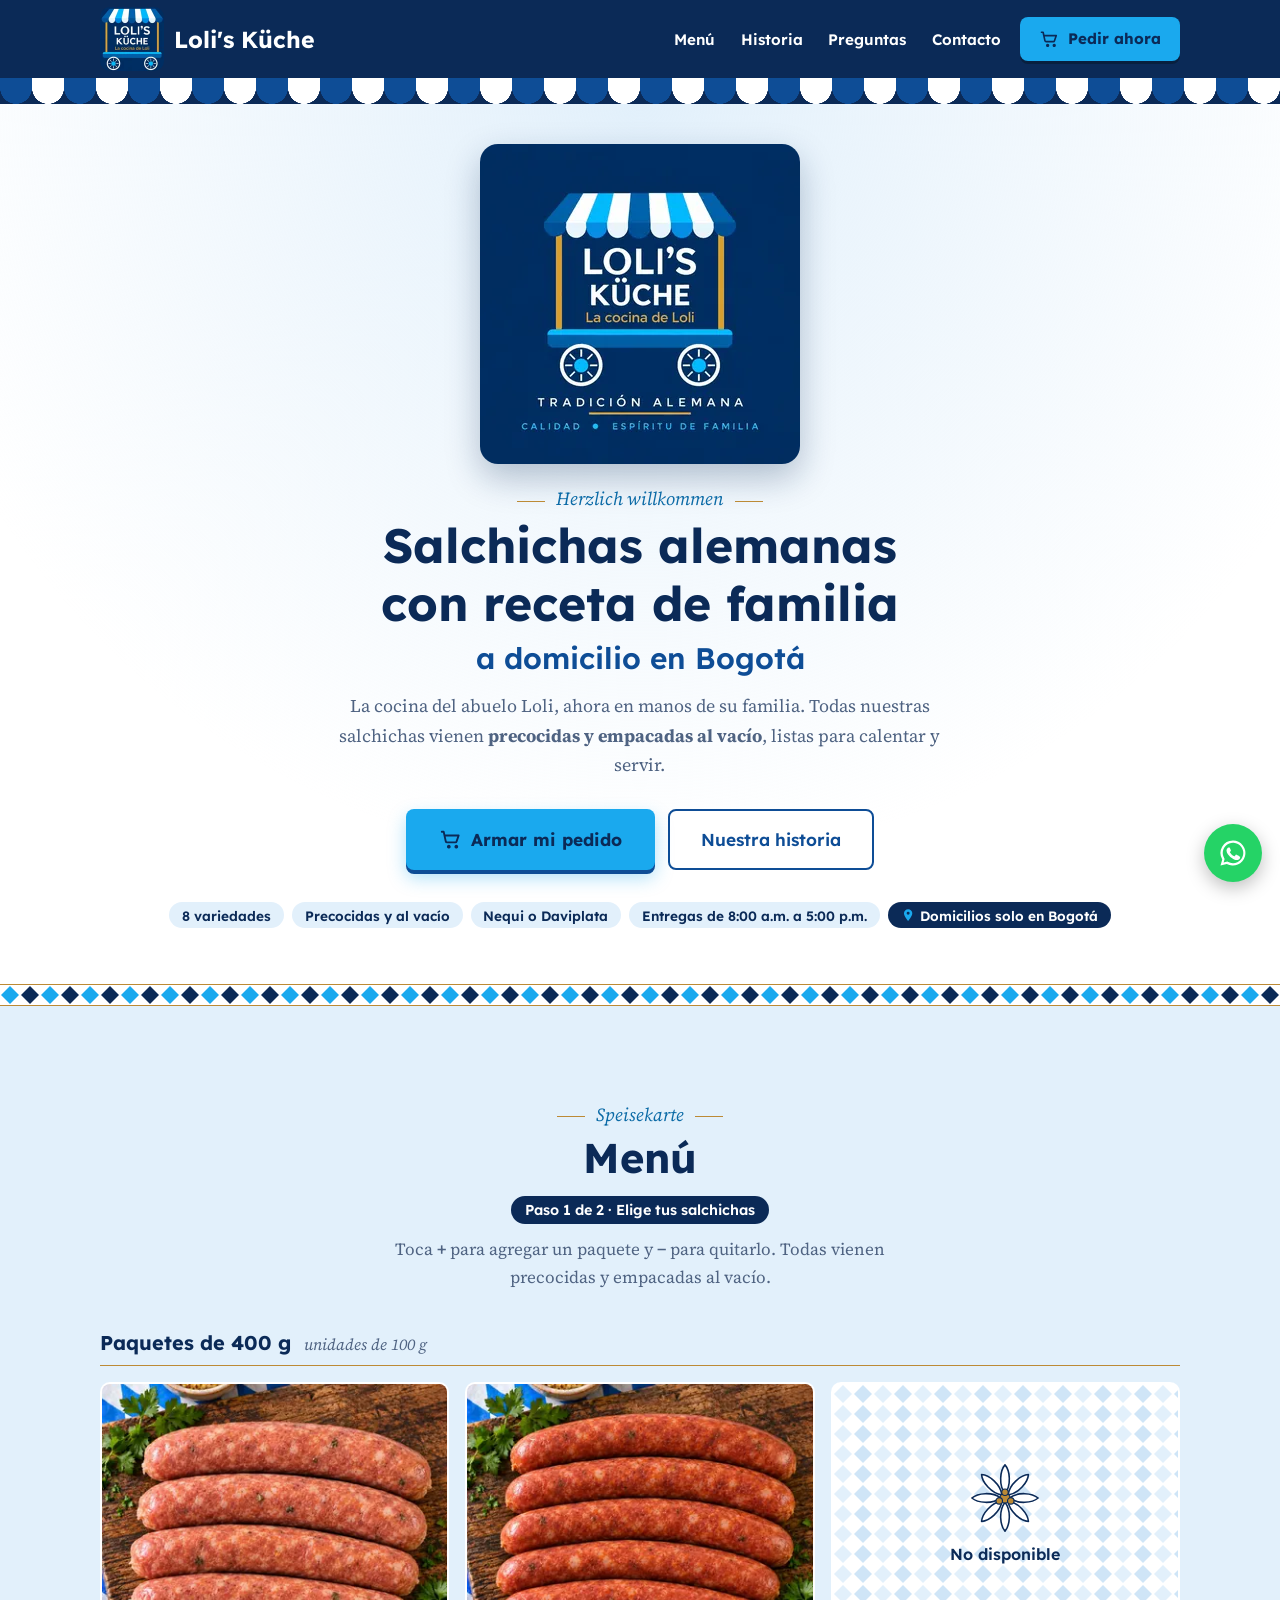
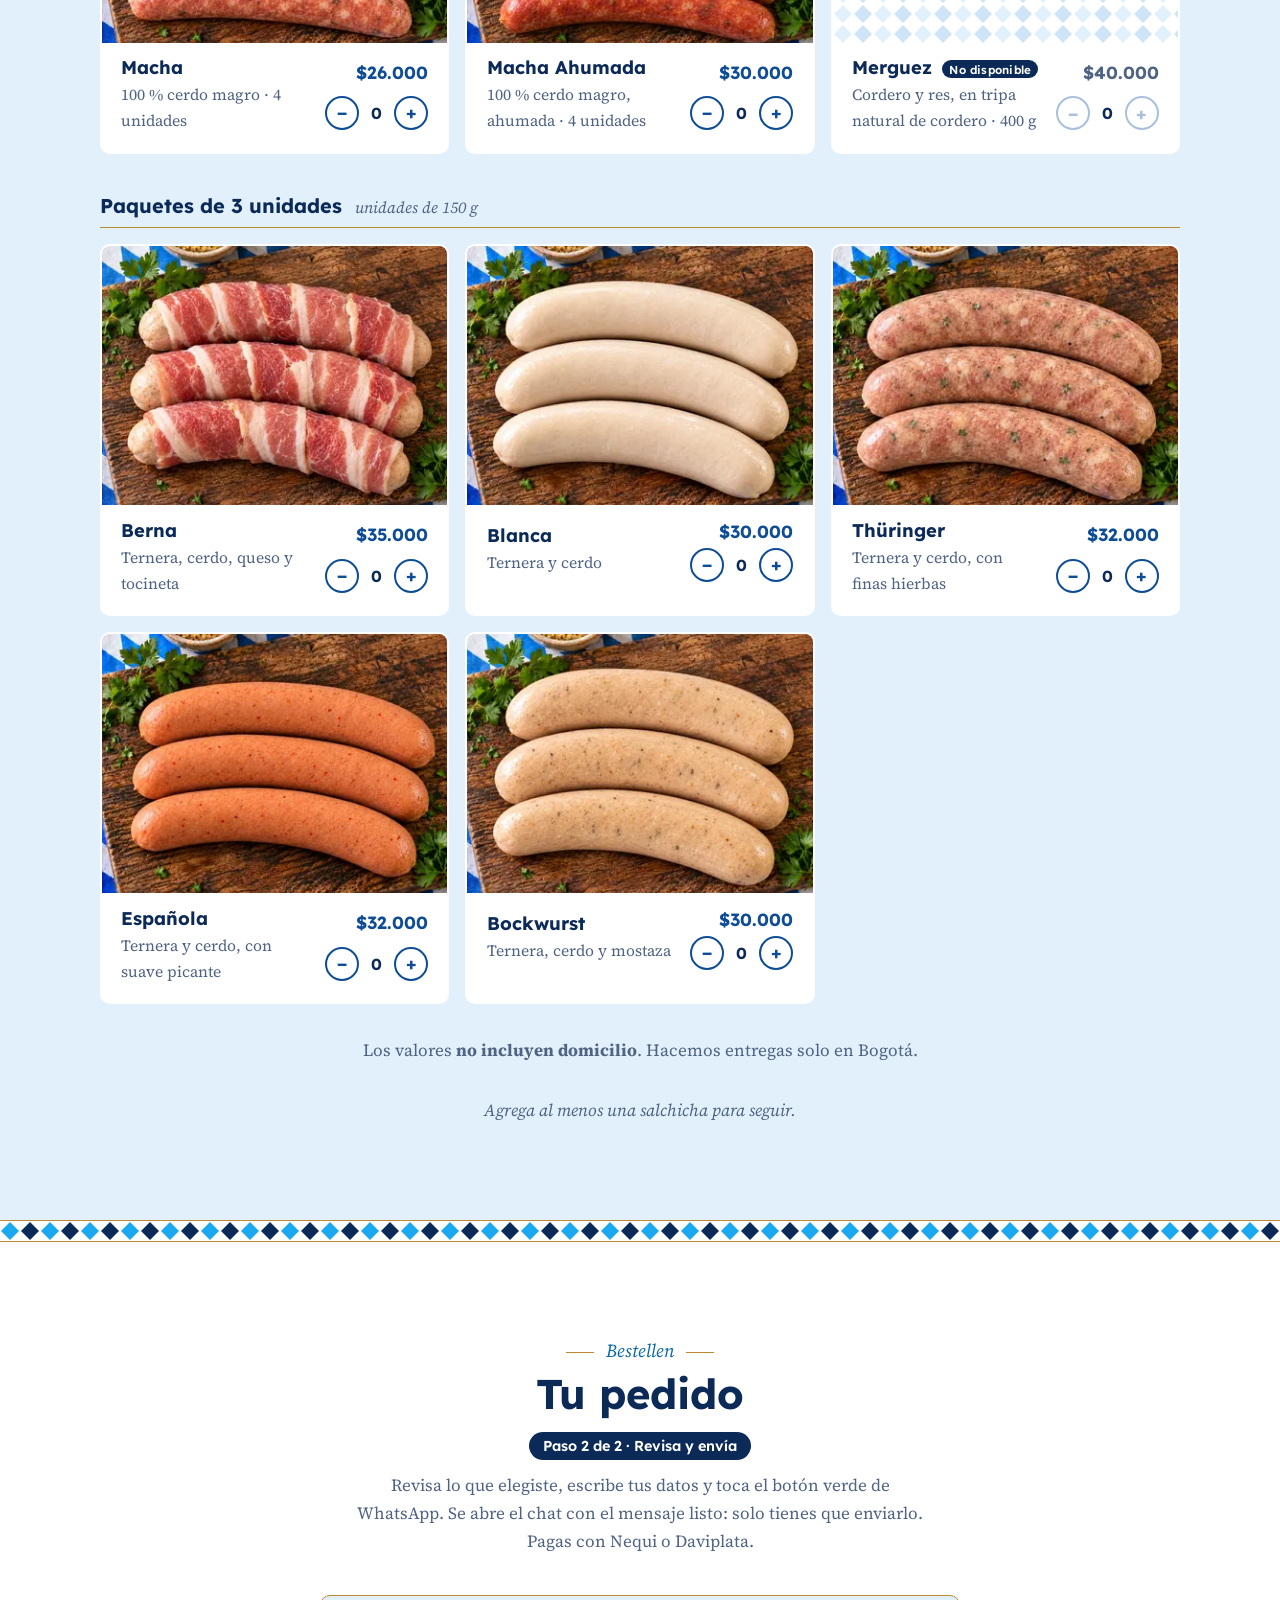
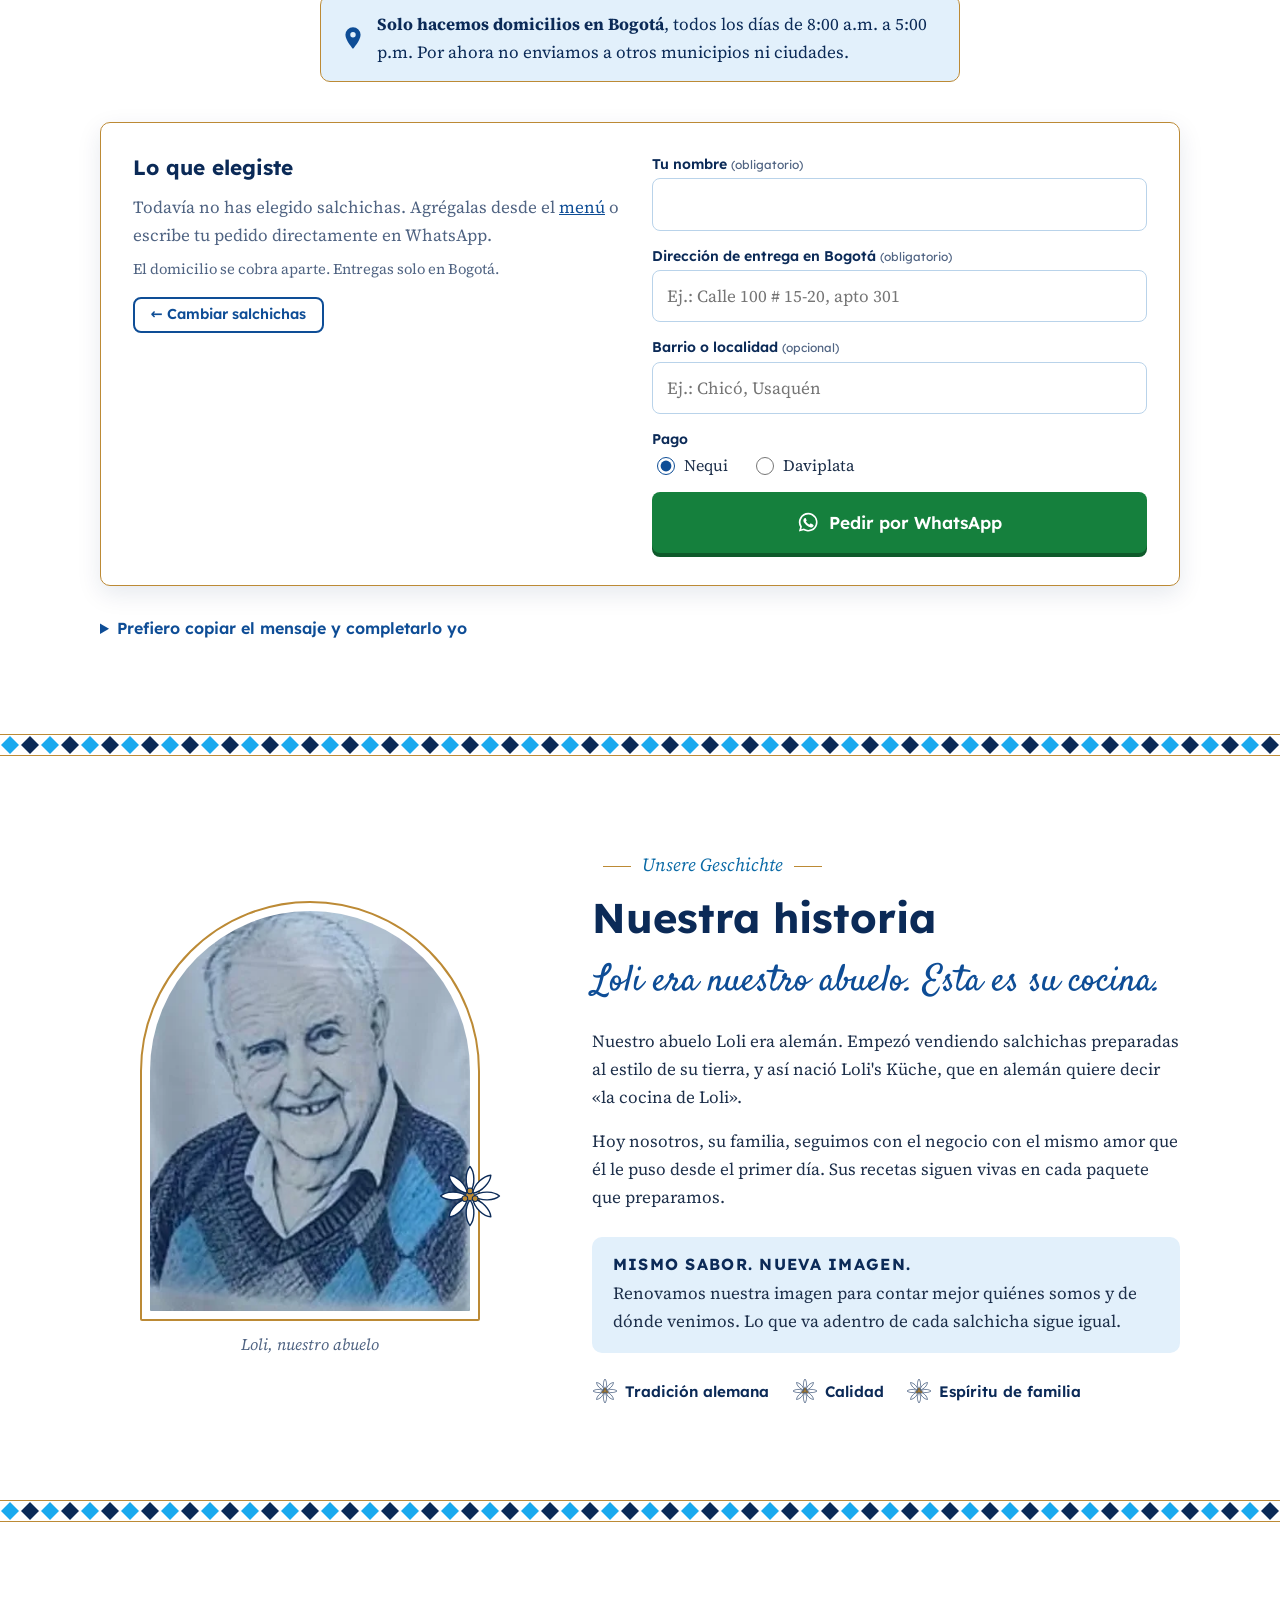
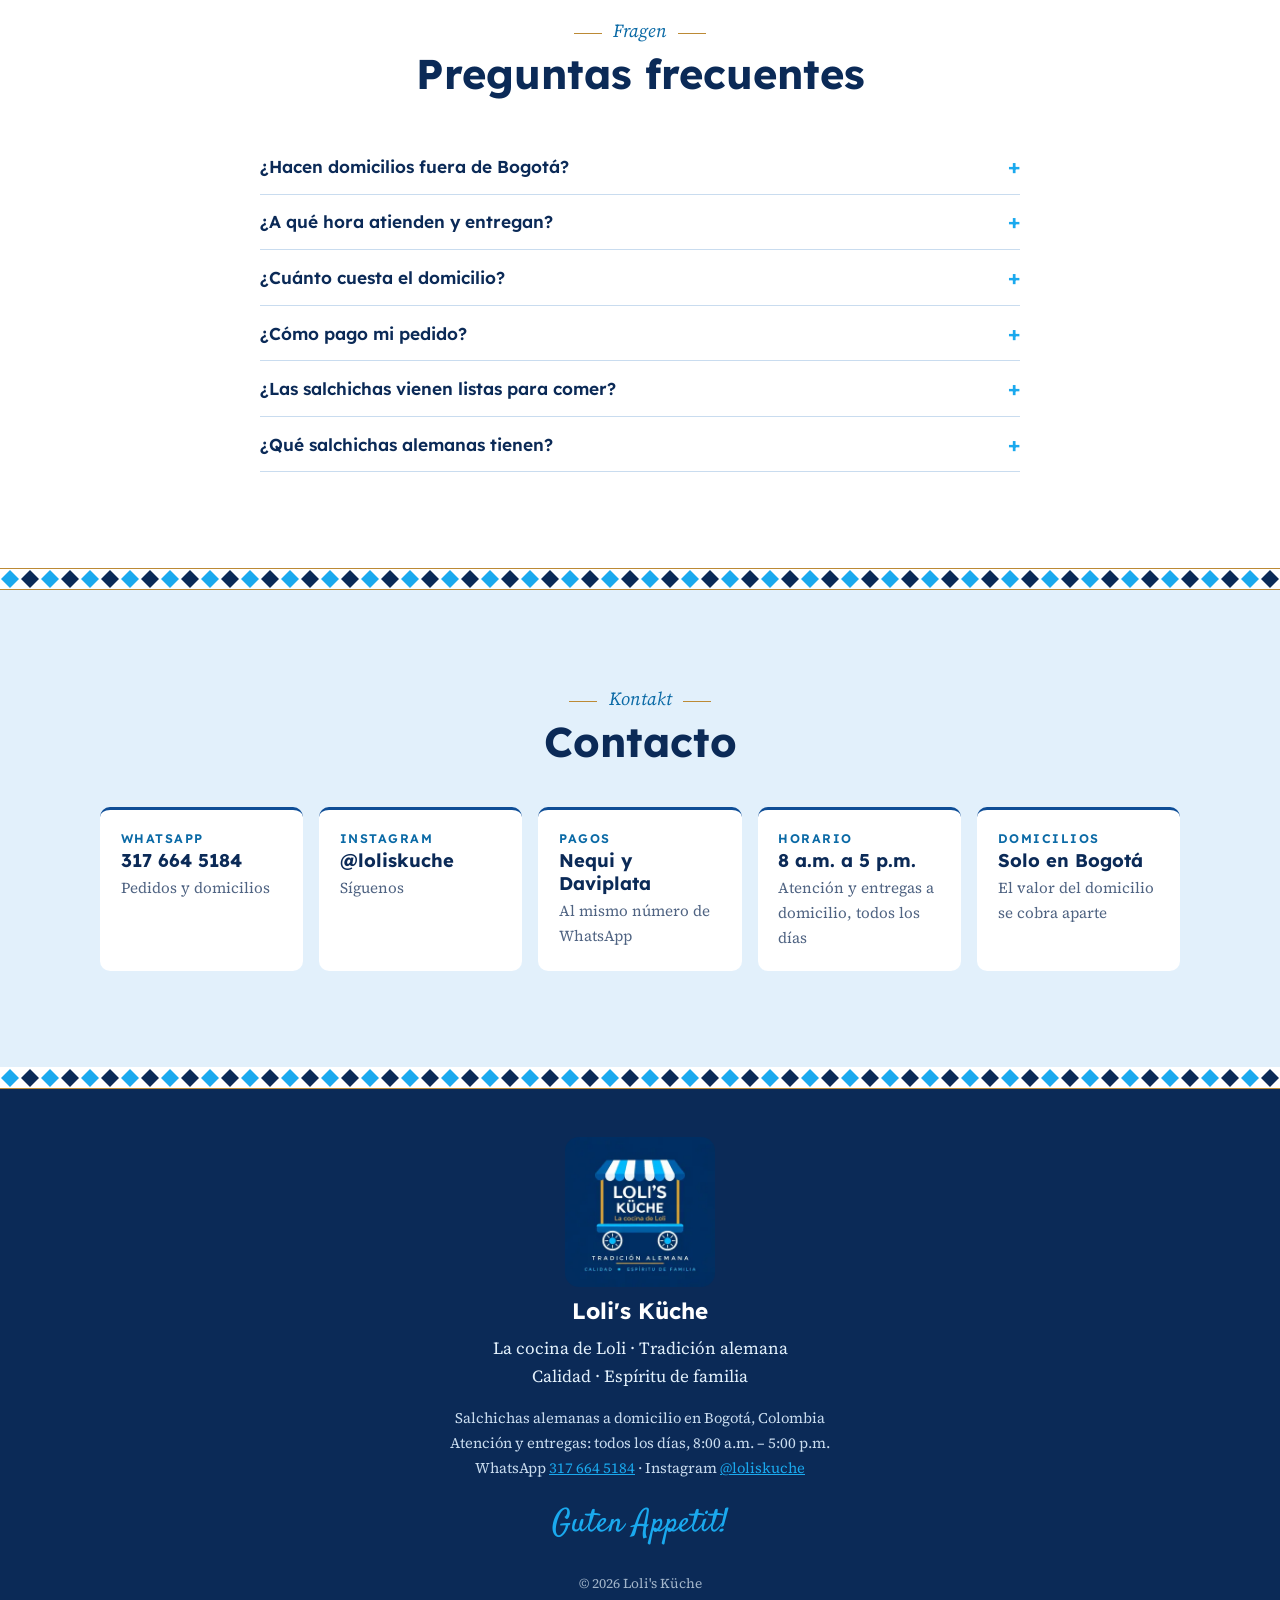
==== commit 700f573e: "Horario de atención, nuevo orden y botón 'Pedir por WhatsApp' - La historia pasa después del menú y " ====
--- a/index.html
+++ b/index.html
@@ -6,8 +6,8 @@
   <title>Salchichas alemanas a domicilio en Bogotá | Loli's Küche</title>
   <meta name="description" content="Salchichas alemanas con receta de familia: Thüringer, Bockwurst, Berna, Merguez y más. Precocidas y al vacío. Domicilios en Bogotá. Pide por WhatsApp.">
   <meta name="robots" content="index, follow">
-  <!-- Dirección oficial: https://loliskuche.pages.dev/ (cambiarla aquí, en el JSON-LD y en sitemap.xml si cambia) -->
-  <link rel="canonical" href="https://loliskuche.pages.dev/">
+  <!-- Dirección oficial: https://loliskuche.com/ (cambiarla aquí, en el JSON-LD y en sitemap.xml si cambia) -->
+  <link rel="canonical" href="https://loliskuche.com/">
   <meta name="theme-color" content="#0B2A57">
   <meta name="geo.region" content="CO-DC">
   <meta name="geo.placename" content="Bogotá">
@@ -17,8 +17,8 @@
   <meta property="og:site_name" content="Loli's Küche">
   <meta property="og:title" content="Salchichas alemanas a domicilio en Bogotá | Loli's Küche">
   <meta property="og:description" content="La cocina del abuelo Loli: salchichas alemanas con receta de familia, precocidas y al vacío. Pide por WhatsApp y paga con Nequi o Daviplata.">
-  <meta property="og:url" content="https://loliskuche.pages.dev/">
-  <meta property="og:image" content="https://loliskuche.pages.dev/img/marca/og-image.jpg">
+  <meta property="og:url" content="https://loliskuche.com/">
+  <meta property="og:image" content="https://loliskuche.com/img/marca/og-image.jpg">
   <meta property="og:image:width" content="1200">
   <meta property="og:image:height" content="630">
   <meta property="og:image:alt" content="Logo de Loli's Küche, salchichas alemanas en Bogotá">
@@ -32,13 +32,13 @@
   {
     "@context": "https://schema.org",
     "@type": "FoodEstablishment",
-    "@id": "https://loliskuche.pages.dev/#negocio",
+    "@id": "https://loliskuche.com/#negocio",
     "name": "Loli's Küche",
     "alternateName": "La cocina de Loli",
     "description": "Salchichas alemanas con receta de familia, precocidas y empacadas al vacío, con domicilio en Bogotá.",
-    "url": "https://loliskuche.pages.dev/",
-    "logo": "https://loliskuche.pages.dev/img/marca/logo.png",
-    "image": "https://loliskuche.pages.dev/img/marca/og-image.jpg",
+    "url": "https://loliskuche.com/",
+    "logo": "https://loliskuche.com/img/marca/logo.png",
+    "image": "https://loliskuche.com/img/marca/og-image.jpg",
     "telephone": "+57 317 664 5184",
     "servesCuisine": "Alemana",
     "priceRange": "$26.000 - $40.000 COP",
@@ -51,6 +51,14 @@
       "addressCountry": "CO"
     },
     "areaServed": { "@type": "City", "name": "Bogotá" },
+    "openingHoursSpecification": [
+      {
+        "@type": "OpeningHoursSpecification",
+        "dayOfWeek": ["Monday", "Tuesday", "Wednesday", "Thursday", "Friday", "Saturday", "Sunday"],
+        "opens": "08:00",
+        "closes": "17:00"
+      }
+    ],
     "sameAs": ["https://www.instagram.com/loliskuche/"],
     "hasMenu": {
       "@type": "Menu",
@@ -61,8 +69,8 @@
           "@type": "MenuSection",
           "name": "Paquetes de 400 g",
           "hasMenuItem": [
-            { "@type": "MenuItem", "name": "Macha", "image": "https://loliskuche.pages.dev/img/salchichas/macha.jpg", "description": "100 % cerdo magro · 4 unidades de 100 g", "offers": { "@type": "Offer", "price": "26000", "priceCurrency": "COP" } },
-            { "@type": "MenuItem", "name": "Macha Ahumada", "image": "https://loliskuche.pages.dev/img/salchichas/macha-ahumada.jpg", "description": "100 % cerdo magro, ahumada · 4 unidades de 100 g", "offers": { "@type": "Offer", "price": "30000", "priceCurrency": "COP" } },
+            { "@type": "MenuItem", "name": "Macha", "image": "https://loliskuche.com/img/salchichas/macha.jpg", "description": "100 % cerdo magro · 4 unidades de 100 g", "offers": { "@type": "Offer", "price": "26000", "priceCurrency": "COP" } },
+            { "@type": "MenuItem", "name": "Macha Ahumada", "image": "https://loliskuche.com/img/salchichas/macha-ahumada.jpg", "description": "100 % cerdo magro, ahumada · 4 unidades de 100 g", "offers": { "@type": "Offer", "price": "30000", "priceCurrency": "COP" } },
             { "@type": "MenuItem", "name": "Merguez", "description": "Cordero y res, en tripa natural de cordero · 400 g", "offers": { "@type": "Offer", "price": "40000", "priceCurrency": "COP", "availability": "https://schema.org/OutOfStock" } }
           ]
         },
@@ -70,11 +78,11 @@
           "@type": "MenuSection",
           "name": "Paquetes de 3 unidades de 150 g",
           "hasMenuItem": [
-            { "@type": "MenuItem", "name": "Berna", "image": "https://loliskuche.pages.dev/img/salchichas/berna.jpg", "description": "Ternera, cerdo, queso y tocineta", "offers": { "@type": "Offer", "price": "35000", "priceCurrency": "COP" } },
-            { "@type": "MenuItem", "name": "Blanca", "image": "https://loliskuche.pages.dev/img/salchichas/blanca.jpg", "description": "Ternera y cerdo", "offers": { "@type": "Offer", "price": "30000", "priceCurrency": "COP" } },
-            { "@type": "MenuItem", "name": "Thüringer", "image": "https://loliskuche.pages.dev/img/salchichas/thuringer.jpg", "description": "Ternera y cerdo, con finas hierbas", "offers": { "@type": "Offer", "price": "32000", "priceCurrency": "COP" } },
-            { "@type": "MenuItem", "name": "Española", "image": "https://loliskuche.pages.dev/img/salchichas/espanola.jpg", "description": "Ternera y cerdo, con suave picante", "offers": { "@type": "Offer", "price": "32000", "priceCurrency": "COP" } },
-            { "@type": "MenuItem", "name": "Bockwurst", "image": "https://loliskuche.pages.dev/img/salchichas/bockwurst.jpg", "description": "Ternera, cerdo y mostaza", "offers": { "@type": "Offer", "price": "30000", "priceCurrency": "COP" } }
+            { "@type": "MenuItem", "name": "Berna", "image": "https://loliskuche.com/img/salchichas/berna.jpg", "description": "Ternera, cerdo, queso y tocineta", "offers": { "@type": "Offer", "price": "35000", "priceCurrency": "COP" } },
+            { "@type": "MenuItem", "name": "Blanca", "image": "https://loliskuche.com/img/salchichas/blanca.jpg", "description": "Ternera y cerdo", "offers": { "@type": "Offer", "price": "30000", "priceCurrency": "COP" } },
+            { "@type": "MenuItem", "name": "Thüringer", "image": "https://loliskuche.com/img/salchichas/thuringer.jpg", "description": "Ternera y cerdo, con finas hierbas", "offers": { "@type": "Offer", "price": "32000", "priceCurrency": "COP" } },
+            { "@type": "MenuItem", "name": "Española", "image": "https://loliskuche.com/img/salchichas/espanola.jpg", "description": "Ternera y cerdo, con suave picante", "offers": { "@type": "Offer", "price": "32000", "priceCurrency": "COP" } },
+            { "@type": "MenuItem", "name": "Bockwurst", "image": "https://loliskuche.com/img/salchichas/bockwurst.jpg", "description": "Ternera, cerdo y mostaza", "offers": { "@type": "Offer", "price": "30000", "priceCurrency": "COP" } }
           ]
         }
       ]
@@ -122,8 +130,8 @@
         <span class="brand__name">Loli's Küche</span>
       </a>
       <nav class="topbar__nav" id="navMenu" aria-label="Principal">
+        <a href="#menu">Menú</a>
         <a href="#nuestra-historia">Historia</a>
-        <a href="#menu">Menú</a>
         <a href="#preguntas">Preguntas</a>
         <a href="#contacto">Contacto</a>
       </nav>
@@ -159,46 +167,9 @@
           <li>8 variedades</li>
           <li>Precocidas y al vacío</li>
           <li>Nequi o Daviplata</li>
+          <li>Entregas de 8:00 a.m. a 5:00 p.m.</li>
           <li class="badge--city"><svg aria-hidden="true"><use href="#pin-icon"/></svg>Domicilios solo en Bogotá</li>
         </ul>
-      </div>
-    </section>
-
-    <div class="rauten" aria-hidden="true"></div>
-
-    <!-- ============ HISTORIA ============ -->
-    <section class="section" id="nuestra-historia">
-      <div class="wrap story">
-        <figure class="story__figure">
-          <div class="arch">
-            <img src="img/historia/abuelo.webp" srcset="img/historia/abuelo-400.webp 400w, img/historia/abuelo.webp 568w" sizes="(max-width: 760px) 86vw, 324px" alt="Retrato dibujado del abuelo Loli, fundador de Loli's Küche, sonriente y con su suéter de rombos azules" width="568" height="692" loading="lazy" decoding="async" data-fallback="arch">
-            <div class="arch__empty" hidden>
-              <svg class="edelweiss edelweiss--lg" aria-hidden="true"><use href="#edelweiss"/></svg>
-              <span>Foto del abuelo Loli</span>
-            </div>
-          </div>
-          <svg class="edelweiss story__flower" aria-hidden="true"><use href="#edelweiss"/></svg>
-          <figcaption>Loli, nuestro abuelo</figcaption>
-        </figure>
-
-        <div class="story__text">
-          <p class="eyebrow">Unsere Geschichte</p>
-          <h2 class="section__title">Nuestra historia</h2>
-          <blockquote class="story__quote">Loli era nuestro abuelo. Esta es su cocina.</blockquote>
-          <p>Nuestro abuelo Loli era alemán. Empezó vendiendo salchichas preparadas al estilo de su tierra, y así nació Loli's Küche, que en alemán quiere decir «la cocina de Loli».</p>
-          <p>Hoy nosotros, su familia, seguimos con el negocio con el mismo amor que él le puso desde el primer día. Sus recetas siguen vivas en cada paquete que preparamos.</p>
-
-          <div class="renewed">
-            <p class="renewed__title">Mismo sabor. Nueva imagen.</p>
-            <p>Renovamos nuestra imagen para contar mejor quiénes somos y de dónde venimos. Lo que va adentro de cada salchicha sigue igual.</p>
-          </div>
-
-          <ul class="values">
-            <li><svg class="edelweiss" aria-hidden="true"><use href="#edelweiss"/></svg>Tradición alemana</li>
-            <li><svg class="edelweiss" aria-hidden="true"><use href="#edelweiss"/></svg>Calidad</li>
-            <li><svg class="edelweiss" aria-hidden="true"><use href="#edelweiss"/></svg>Espíritu de familia</li>
-          </ul>
-        </div>
       </div>
     </section>
 
@@ -353,7 +324,7 @@
 
         <p class="city-notice">
           <svg aria-hidden="true"><use href="#pin-icon"/></svg>
-          <span><strong>Solo hacemos domicilios en Bogotá.</strong> Por ahora no enviamos a otros municipios ni ciudades.</span>
+          <span><strong>Solo hacemos domicilios en Bogotá</strong>, todos los días de 8:00 a.m. a 5:00 p.m. Por ahora no enviamos a otros municipios ni ciudades.</span>
         </p>
 
         <div class="order">
@@ -389,7 +360,7 @@
             <p class="order__error" id="orderError" role="alert" hidden></p>
             <a class="btn btn--wa btn--block btn--lg" id="sendOrder" aria-label="Enviar mi pedido por WhatsApp" href="https://wa.me/573176645184" target="_blank" rel="noopener">
               <svg aria-hidden="true"><use href="#wa-icon"/></svg>
-              WhatsApp
+              Pedir por WhatsApp
             </a>
           </form>
         </div>
@@ -406,6 +377,44 @@
           </div>
           <p class="copy-msg" id="copyMsg" role="status" aria-live="polite"></p>
         </details>
+      </div>
+    </section>
+
+    <div class="rauten" aria-hidden="true"></div>
+
+    <!-- ============ HISTORIA ============ -->
+    <section class="section" id="nuestra-historia">
+      <div class="wrap story">
+        <figure class="story__figure">
+          <div class="arch">
+            <img src="img/historia/abuelo.webp" srcset="img/historia/abuelo-400.webp 400w, img/historia/abuelo.webp 568w" sizes="(max-width: 760px) 86vw, 324px" alt="Retrato dibujado del abuelo Loli, fundador de Loli's Küche, sonriente y con su suéter de rombos azules" width="568" height="692" loading="lazy" decoding="async" data-fallback="arch">
+            <div class="arch__empty" hidden>
+              <svg class="edelweiss edelweiss--lg" aria-hidden="true"><use href="#edelweiss"/></svg>
+              <span>Foto del abuelo Loli</span>
+            </div>
+          </div>
+          <svg class="edelweiss story__flower" aria-hidden="true"><use href="#edelweiss"/></svg>
+          <figcaption>Loli, nuestro abuelo</figcaption>
+        </figure>
+
+        <div class="story__text">
+          <p class="eyebrow">Unsere Geschichte</p>
+          <h2 class="section__title">Nuestra historia</h2>
+          <blockquote class="story__quote">Loli era nuestro abuelo. Esta es su cocina.</blockquote>
+          <p>Nuestro abuelo Loli era alemán. Empezó vendiendo salchichas preparadas al estilo de su tierra, y así nació Loli's Küche, que en alemán quiere decir «la cocina de Loli».</p>
+          <p>Hoy nosotros, su familia, seguimos con el negocio con el mismo amor que él le puso desde el primer día. Sus recetas siguen vivas en cada paquete que preparamos.</p>
+
+          <div class="renewed">
+            <p class="renewed__title">Mismo sabor. Nueva imagen.</p>
+            <p>Renovamos nuestra imagen para contar mejor quiénes somos y de dónde venimos. Lo que va adentro de cada salchicha sigue igual.</p>
+          </div>
+
+          <ul class="values">
+            <li><svg class="edelweiss" aria-hidden="true"><use href="#edelweiss"/></svg>Tradición alemana</li>
+            <li><svg class="edelweiss" aria-hidden="true"><use href="#edelweiss"/></svg>Calidad</li>
+            <li><svg class="edelweiss" aria-hidden="true"><use href="#edelweiss"/></svg>Espíritu de familia</li>
+          </ul>
+        </div>
       </div>
     </section>
 
@@ -421,6 +430,10 @@
         <details>
           <summary>¿Hacen domicilios fuera de Bogotá?</summary>
           <p>No. Por ahora solo hacemos domicilios dentro de Bogotá.</p>
+        </details>
+        <details>
+          <summary>¿A qué hora atienden y entregan?</summary>
+          <p>Atendemos pedidos y hacemos entregas a domicilio todos los días de 8:00 a.m. a 5:00 p.m.</p>
         </details>
         <details>
           <summary>¿Cuánto cuesta el domicilio?</summary>
@@ -467,6 +480,11 @@
             <span>Al mismo número de WhatsApp</span>
           </div>
           <div class="contact__card">
+            <span class="contact__label">Horario</span>
+            <strong>8 a.m. a 5 p.m.</strong>
+            <span>Atención y entregas a domicilio, todos los días</span>
+          </div>
+          <div class="contact__card">
             <span class="contact__label">Domicilios</span>
             <strong>Solo en Bogotá</strong>
             <span>El valor del domicilio se cobra aparte</span>
@@ -486,6 +504,7 @@
       <p>La cocina de Loli · Tradición alemana<br>Calidad · Espíritu de familia</p>
       <address class="footer__nap">
         Salchichas alemanas a domicilio en Bogotá, Colombia<br>
+        Atención y entregas: todos los días, 8:00 a.m. – 5:00 p.m.<br>
         WhatsApp <a href="https://wa.me/573176645184" target="_blank" rel="noopener">317 664 5184</a> ·
         Instagram <a href="https://www.instagram.com/loliskuche/" target="_blank" rel="noopener">@loliskuche</a>
       </address>
--- a/css/styles.css
+++ b/css/styles.css
@@ -330,7 +330,7 @@
 .copy-msg { margin-left: .8rem; font-size: .92rem; color: var(--muted); }
 
 /* ---------- Contacto ---------- */
-.contact { display: grid; grid-template-columns: repeat(4, minmax(0, 1fr)); gap: 1rem; }
+.contact { display: grid; grid-template-columns: repeat(auto-fit, minmax(min(100%, 190px), 1fr)); gap: 1rem; }
 .contact__card {
   display: flex; flex-direction: column; gap: .2rem;
   padding: 1.3rem; border-radius: var(--radius);
@@ -545,18 +545,6 @@
 .tabbar a { transition: background-color .2s ease, color .2s ease, transform .12s ease; -webkit-tap-highlight-color: transparent; }
 .tabbar a:active { transform: scale(.94); }
 
-/* Espacio para el aviso de Netlify (plan gratis), que va fijo abajo a la derecha */
-body.has-host-badge .wa-float { bottom: 76px; }
-body.has-host-badge .wa-float.is-raised { bottom: 142px; }
-body.has-host-badge .cart-bar { bottom: 60px; border-radius: 12px; left: 16px; right: 16px; }
-body.has-host-badge .toast { bottom: 84px; }
-body.has-host-badge .scroll-hint { bottom: 76px; }
-@media (max-width: 760px) {
-  body.has-host-badge { padding-bottom: calc(124px + env(safe-area-inset-bottom, 0px)); }
-  body.has-host-badge .tabbar { padding-bottom: calc(58px + env(safe-area-inset-bottom, 0px)); }
-  body.has-host-badge .toast { bottom: calc(136px + env(safe-area-inset-bottom, 0px)); }
-  body.has-host-badge .scroll-hint { bottom: calc(142px + env(safe-area-inset-bottom, 0px)); }
-}
 
 /* Fotos de las salchichas en el menú */
 .item { overflow: hidden; align-content: start; }
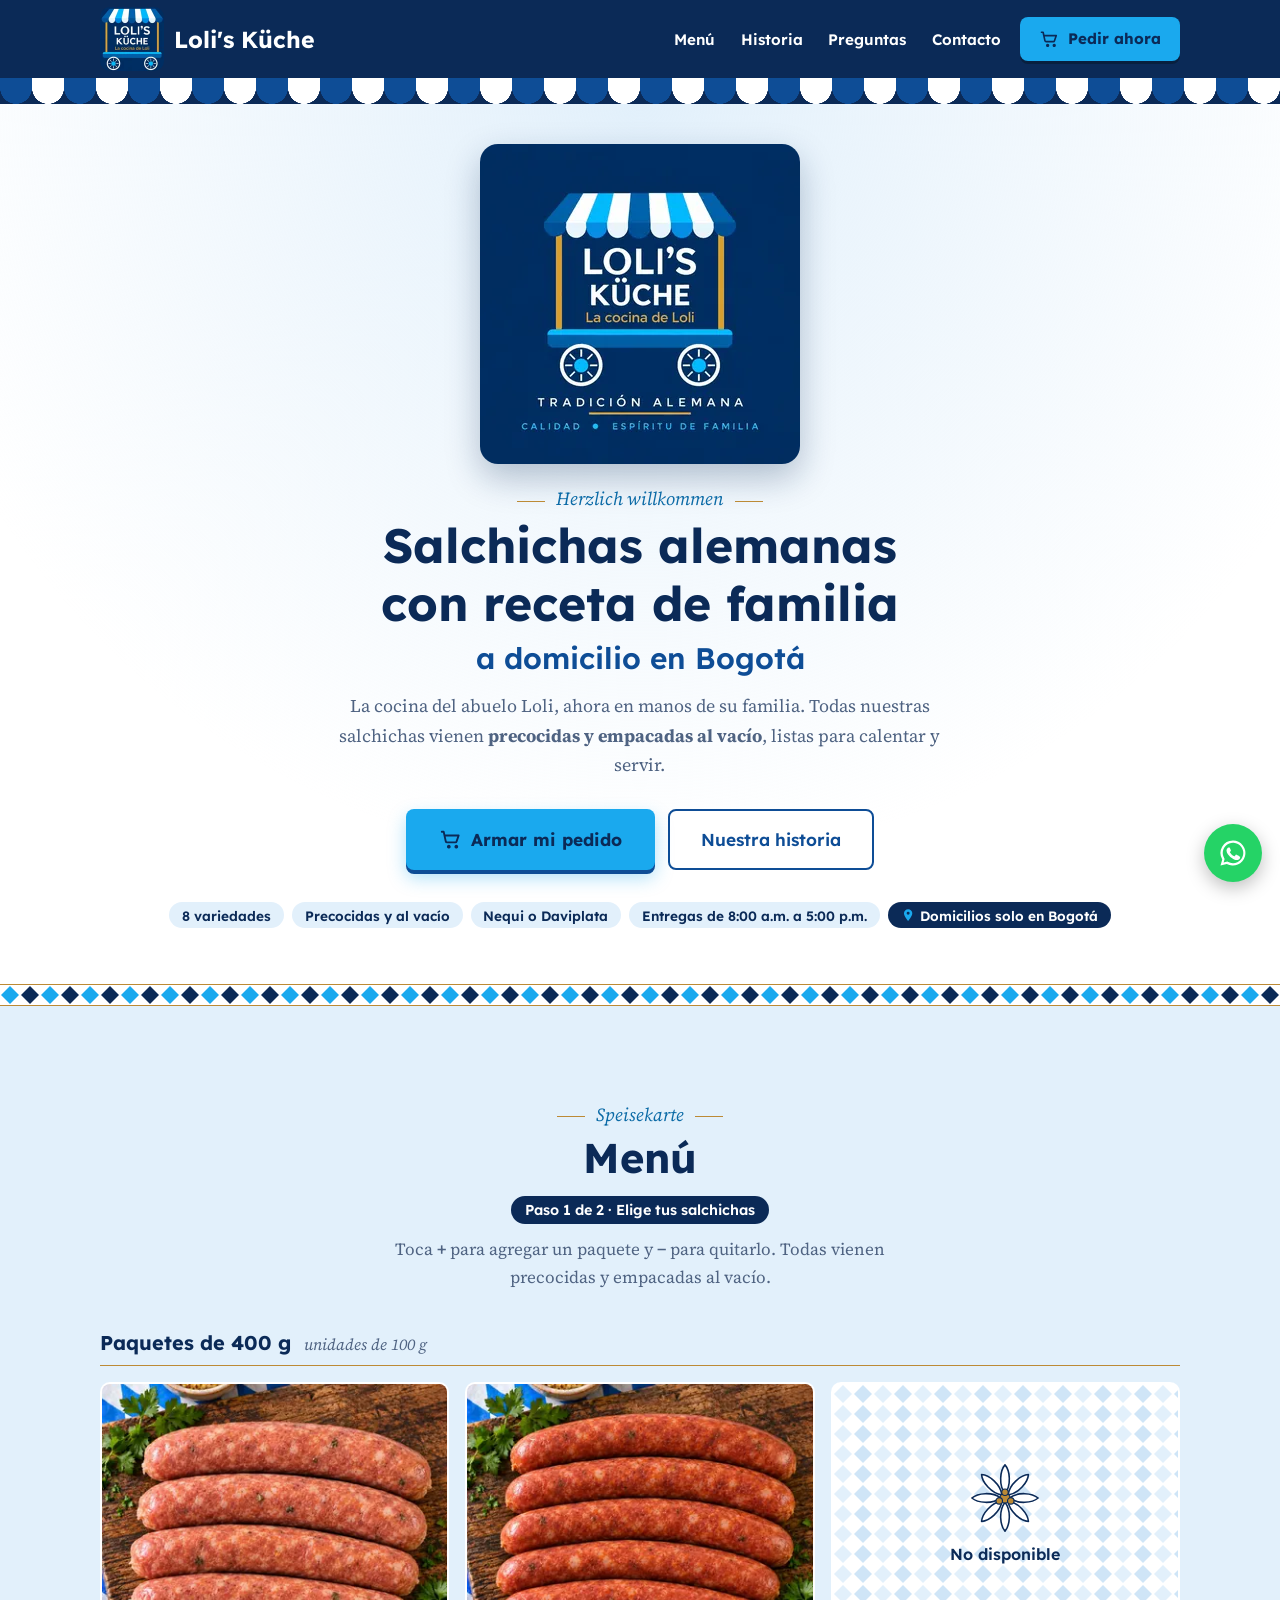
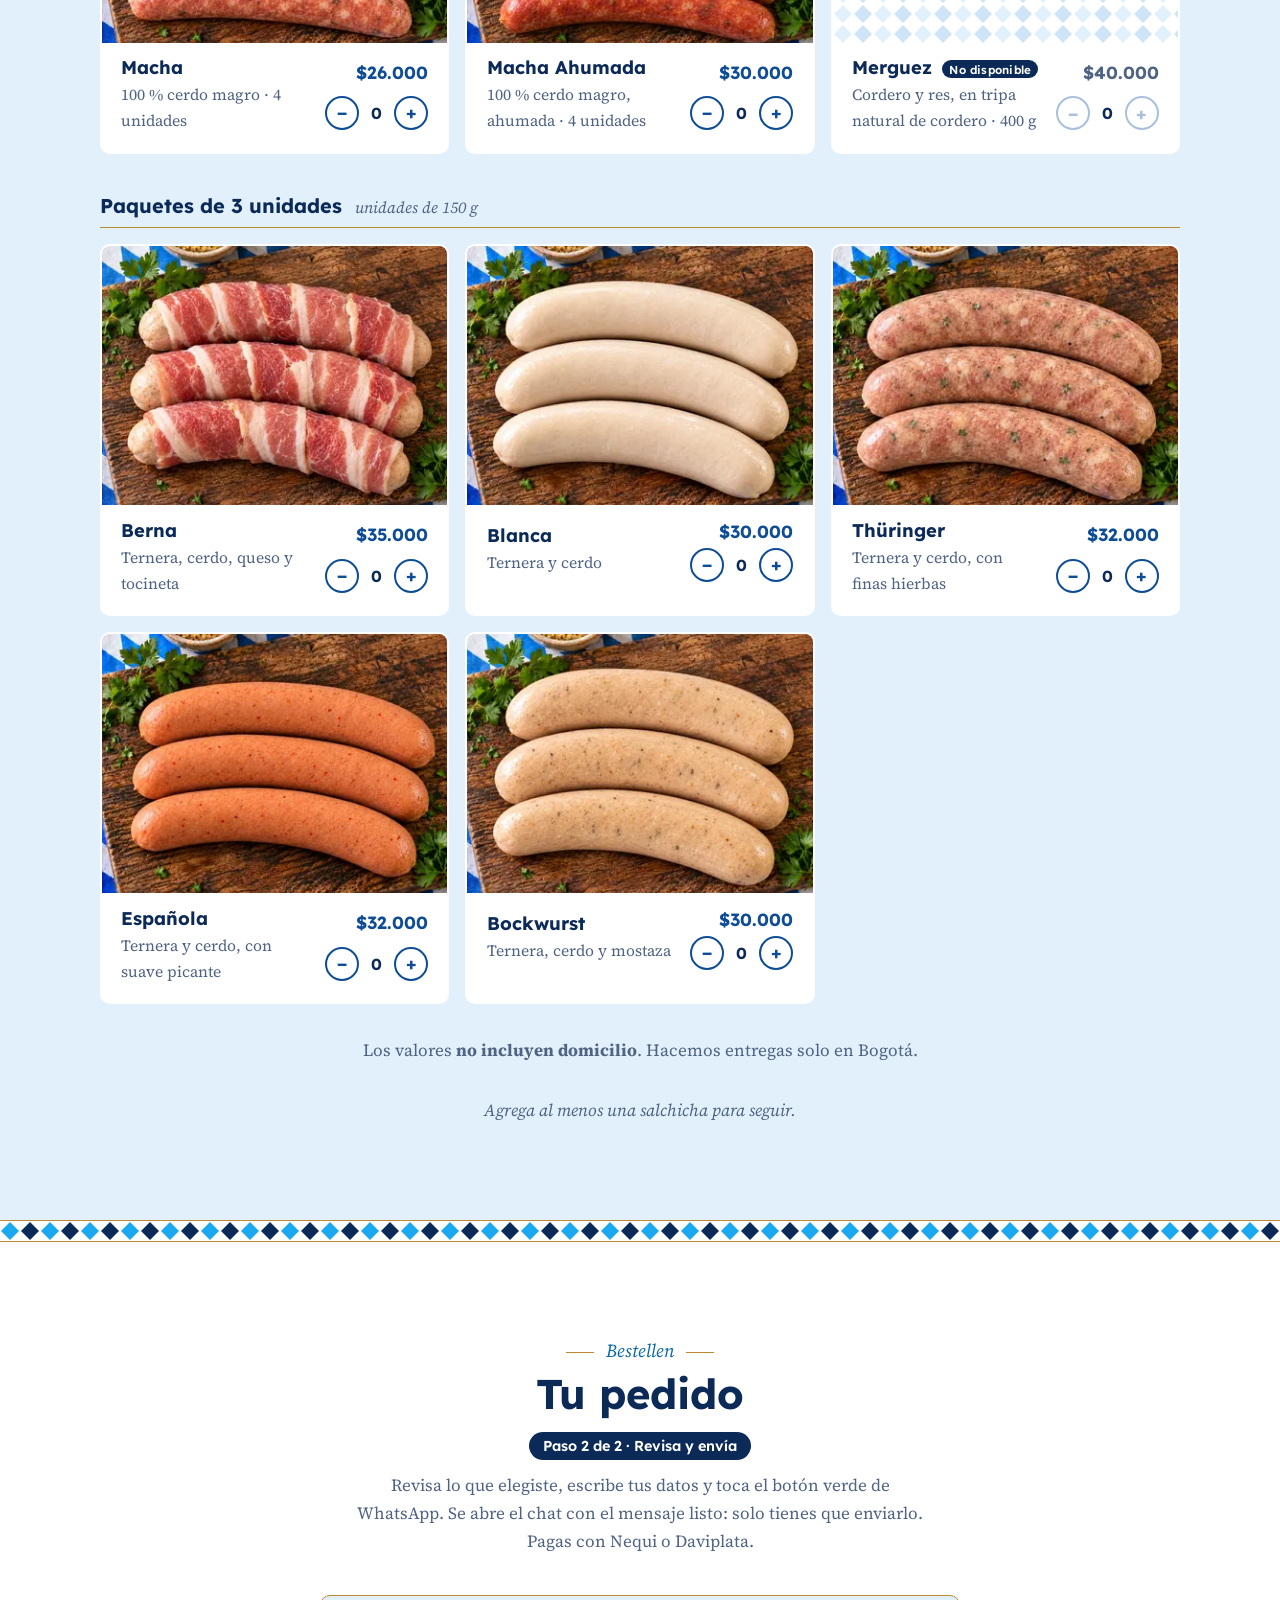
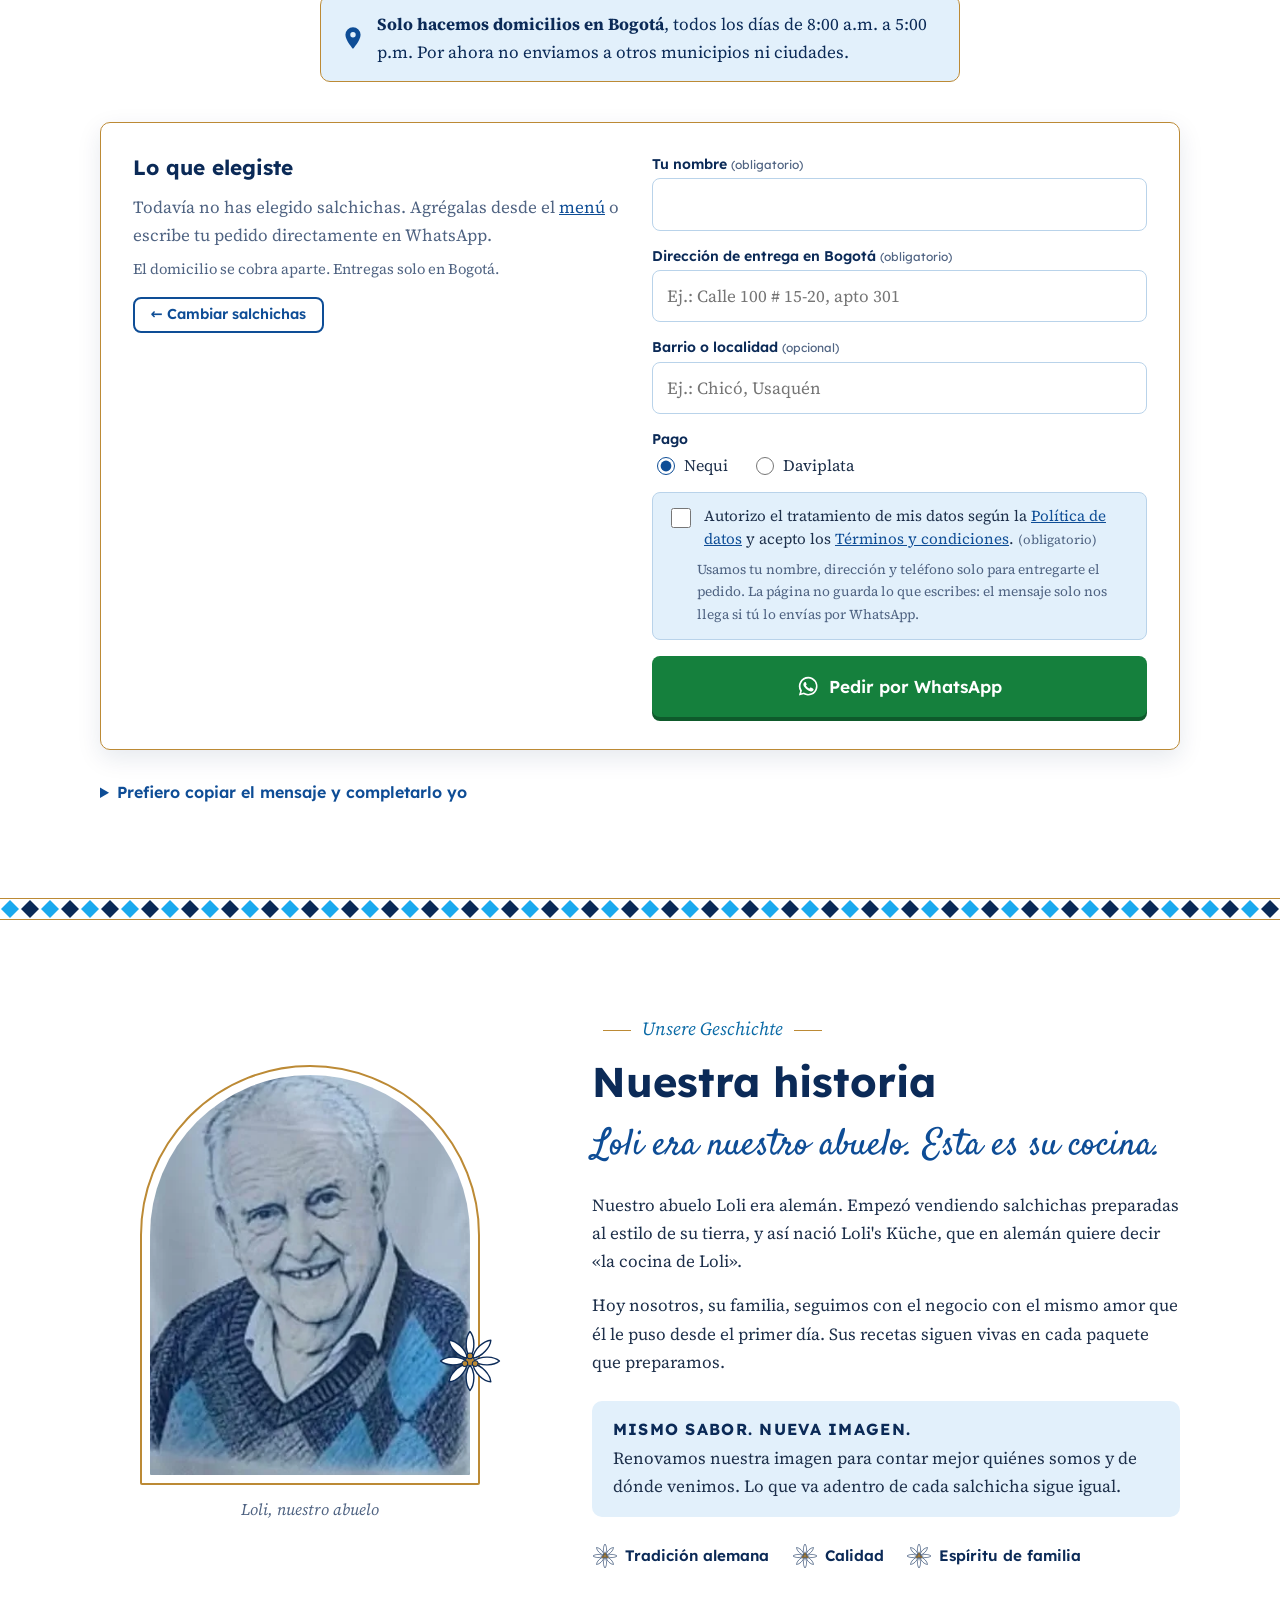
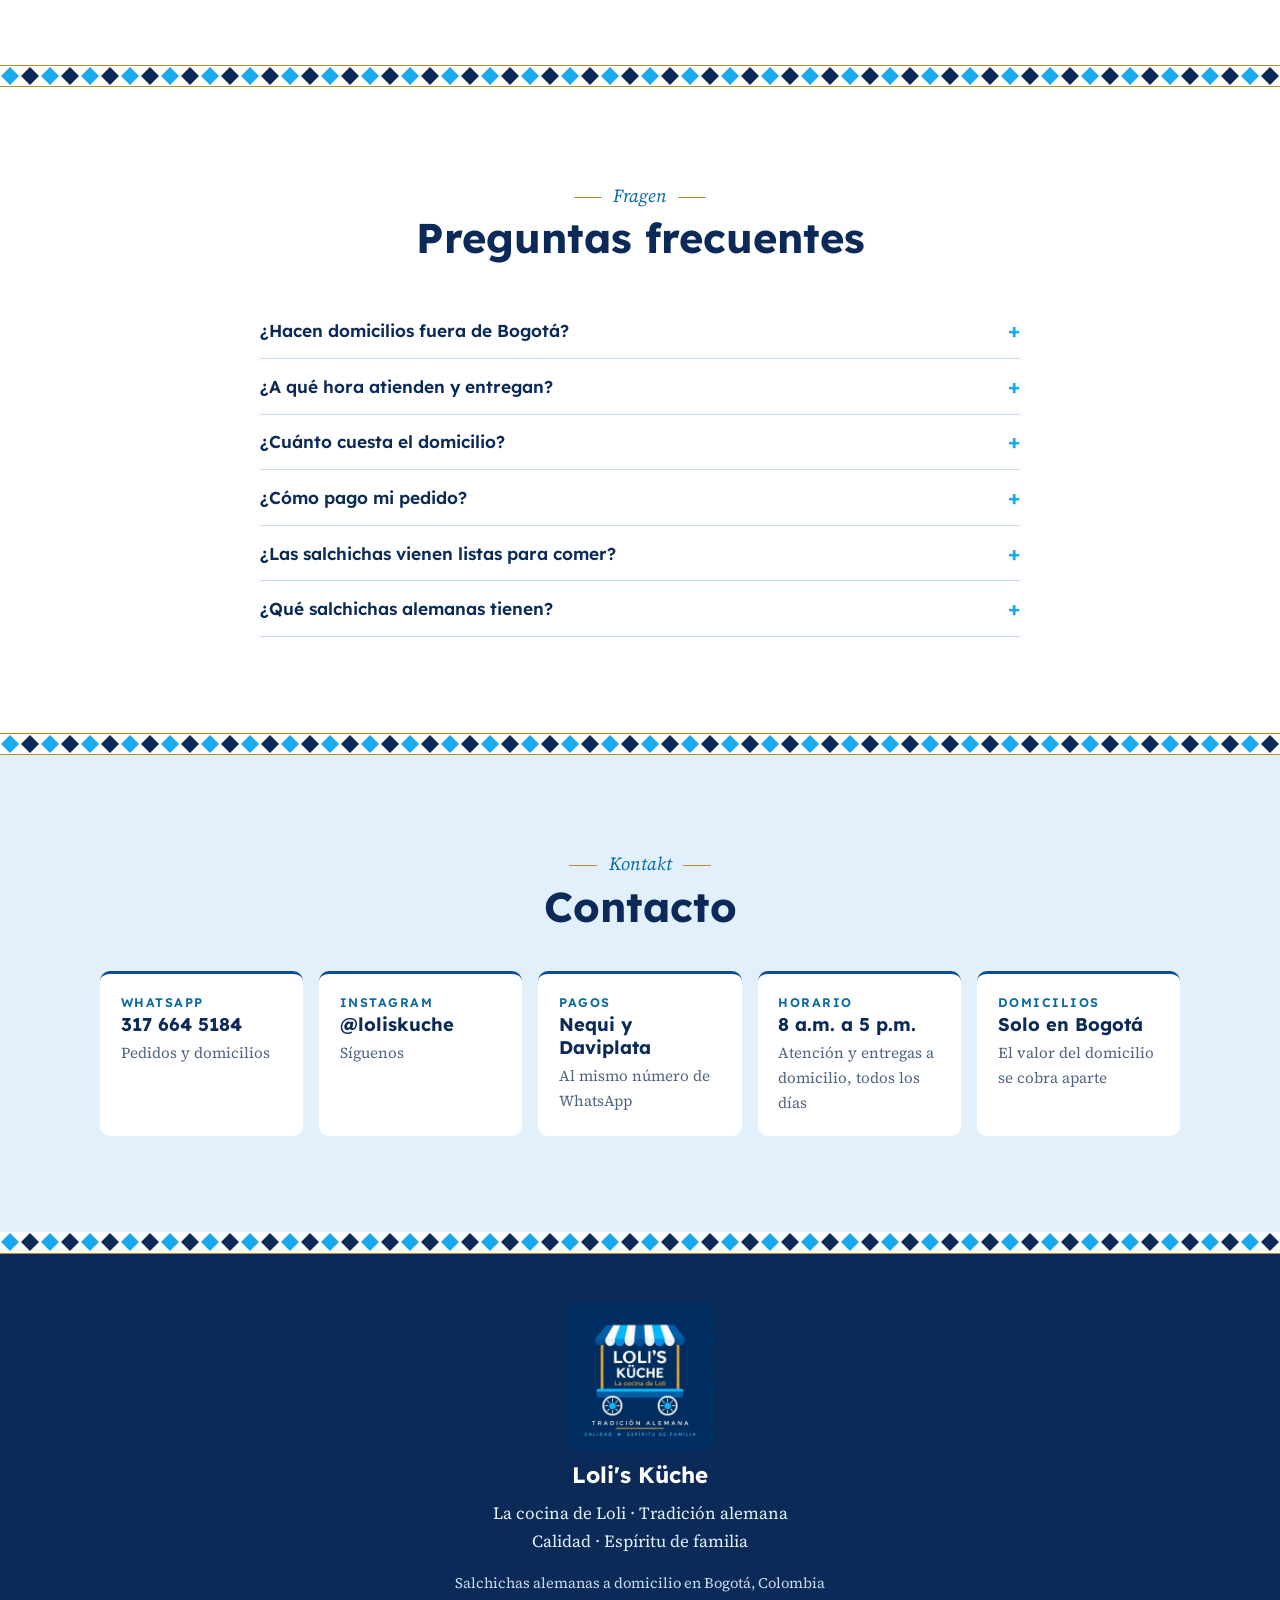
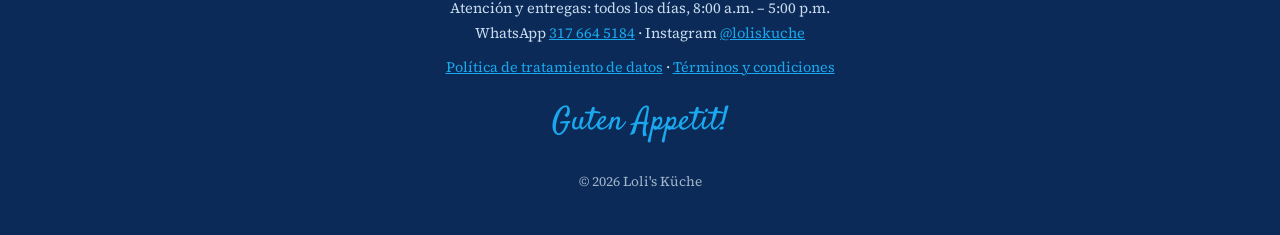
==== commit 1d2d557b: "Política de datos, términos y autorización en el pedido - privacidad.html: política de tratamiento d" ====
--- a/index.html
+++ b/index.html
@@ -357,6 +357,13 @@
               <label><input type="radio" name="pay" value="Nequi" checked> Nequi</label>
               <label><input type="radio" name="pay" value="Daviplata"> Daviplata</label>
             </fieldset>
+            <div class="consent">
+              <label>
+                <input type="checkbox" id="oConsent" name="consent">
+                <span>Autorizo el tratamiento de mis datos según la <a href="privacidad.html" target="_blank" rel="noopener">Política de datos</a> y acepto los <a href="terminos.html" target="_blank" rel="noopener">Términos y condiciones</a>. <span class="req">(obligatorio)</span></span>
+              </label>
+              <p class="consent__note">Usamos tu nombre, dirección y teléfono solo para entregarte el pedido. La página no guarda lo que escribes: el mensaje solo nos llega si tú lo envías por WhatsApp.</p>
+            </div>
             <p class="order__error" id="orderError" role="alert" hidden></p>
             <a class="btn btn--wa btn--block btn--lg" id="sendOrder" aria-label="Enviar mi pedido por WhatsApp" href="https://wa.me/573176645184" target="_blank" rel="noopener">
               <svg aria-hidden="true"><use href="#wa-icon"/></svg>
@@ -508,6 +515,7 @@
         WhatsApp <a href="https://wa.me/573176645184" target="_blank" rel="noopener">317 664 5184</a> ·
         Instagram <a href="https://www.instagram.com/loliskuche/" target="_blank" rel="noopener">@loliskuche</a>
       </address>
+      <p class="footer__legal"><a href="privacidad.html">Política de tratamiento de datos</a> · <a href="terminos.html">Términos y condiciones</a></p>
       <p class="footer__bye">Guten Appetit!</p>
       <p class="footer__copy">© <span id="year">2026</span> Loli's Küche</p>
     </div>
--- a/css/styles.css
+++ b/css/styles.css
@@ -587,3 +587,35 @@
 @media (min-width: 761px) {
   .scroll-hint { display: none; }
 }
+
+/* ---------- Autorización de datos en el pedido ---------- */
+.consent {
+  margin: 0 0 1rem; padding: .8rem .9rem;
+  background: var(--pale); border: 1.5px solid #b9d3ea; border-radius: 8px;
+}
+.consent label { display: flex; gap: .6rem; align-items: flex-start; font-size: .95rem; line-height: 1.5; cursor: pointer; }
+.consent input { flex: none; width: 20px; height: 20px; margin-top: .15rem; accent-color: var(--blue); }
+.consent__note { margin: .5rem 0 0 1.85rem; font-size: .85rem; color: var(--muted); }
+.consent.is-invalid { border-color: #c62828; box-shadow: 0 0 0 3px rgba(198, 40, 40, .15); }
+.footer__legal { font-size: .9rem; }
+
+/* ---------- Páginas legales (privacidad y términos) ---------- */
+.legal-page { padding-bottom: 0 !important; }
+.legal-page .topbar__inner { gap: 1rem; }
+.legal { max-width: 780px; padding-block: 2.5rem 4rem; }
+.legal h1 { font-size: clamp(1.8rem, 5vw, 2.5rem); margin-bottom: .4rem; }
+.legal h2 { font-size: 1.3rem; margin: 2.2rem 0 .7rem; padding-top: .4rem; border-top: 1px solid var(--gold); }
+.legal p, .legal li { line-height: 1.7; }
+.legal ul, .legal ol { padding-left: 1.3rem; display: grid; gap: .35rem; }
+.legal__meta { color: var(--muted); font-size: .92rem; margin: 0 0 1.5rem; }
+.legal__toc { background: var(--pale); border-radius: var(--radius); padding: 1rem 1.2rem; }
+.legal__toc ol { margin: 0; columns: 2; display: block; }
+.legal__toc li { margin-bottom: .3rem; }
+.legal__card { list-style: none; padding: 1rem 1.2rem !important; background: var(--white); border: 1px solid #c9dcef; border-radius: var(--radius); }
+.legal section { scroll-margin-top: calc(var(--bar-h) + 40px); }
+.legal__back { display: flex; flex-wrap: wrap; gap: .8rem; margin-top: 2.5rem; }
+mark.fill { background: #fff3c4; color: #7a4b00; padding: 0 .25em; border-radius: 4px; font-weight: 600; }
+@media (max-width: 760px) {
+  .legal-page .topbar .btn--cta { display: inline-flex !important; padding: .55em .9em; font-size: .85rem; }
+  .legal__toc ol { columns: 1; }
+}
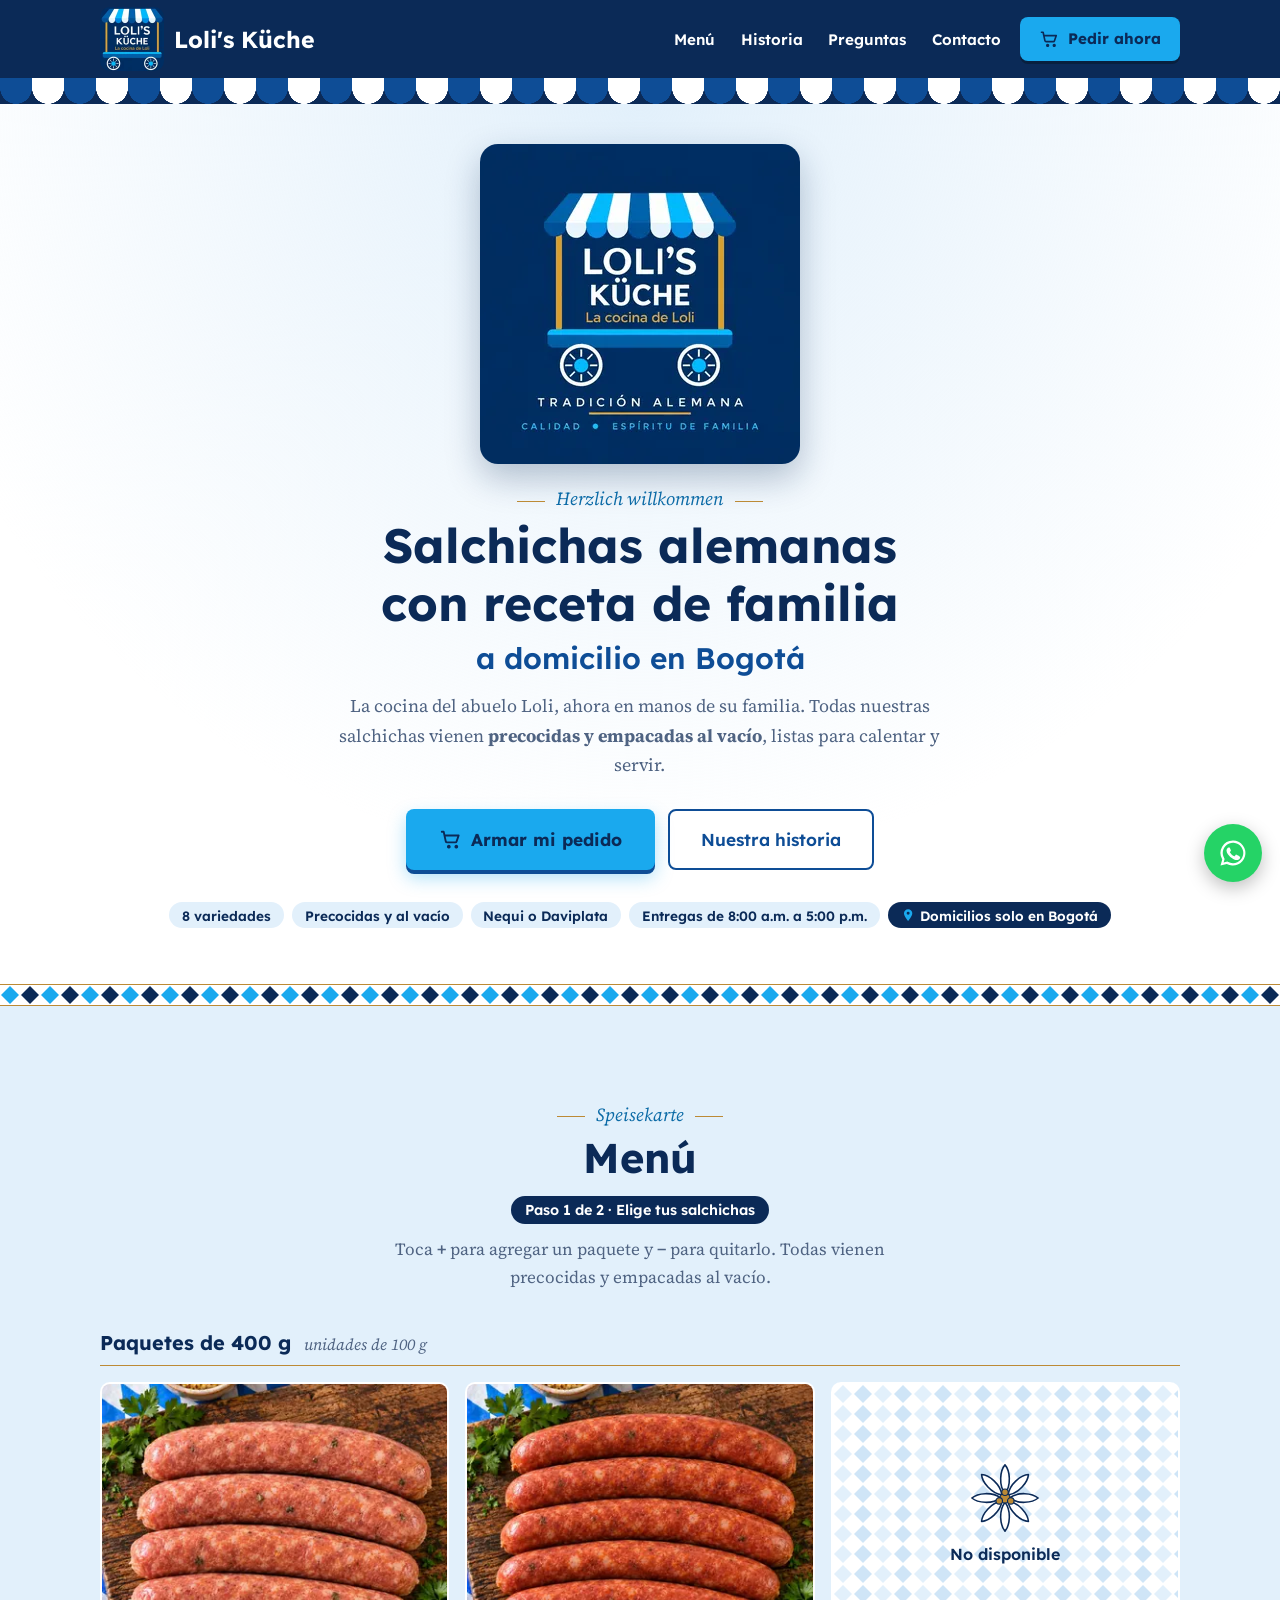
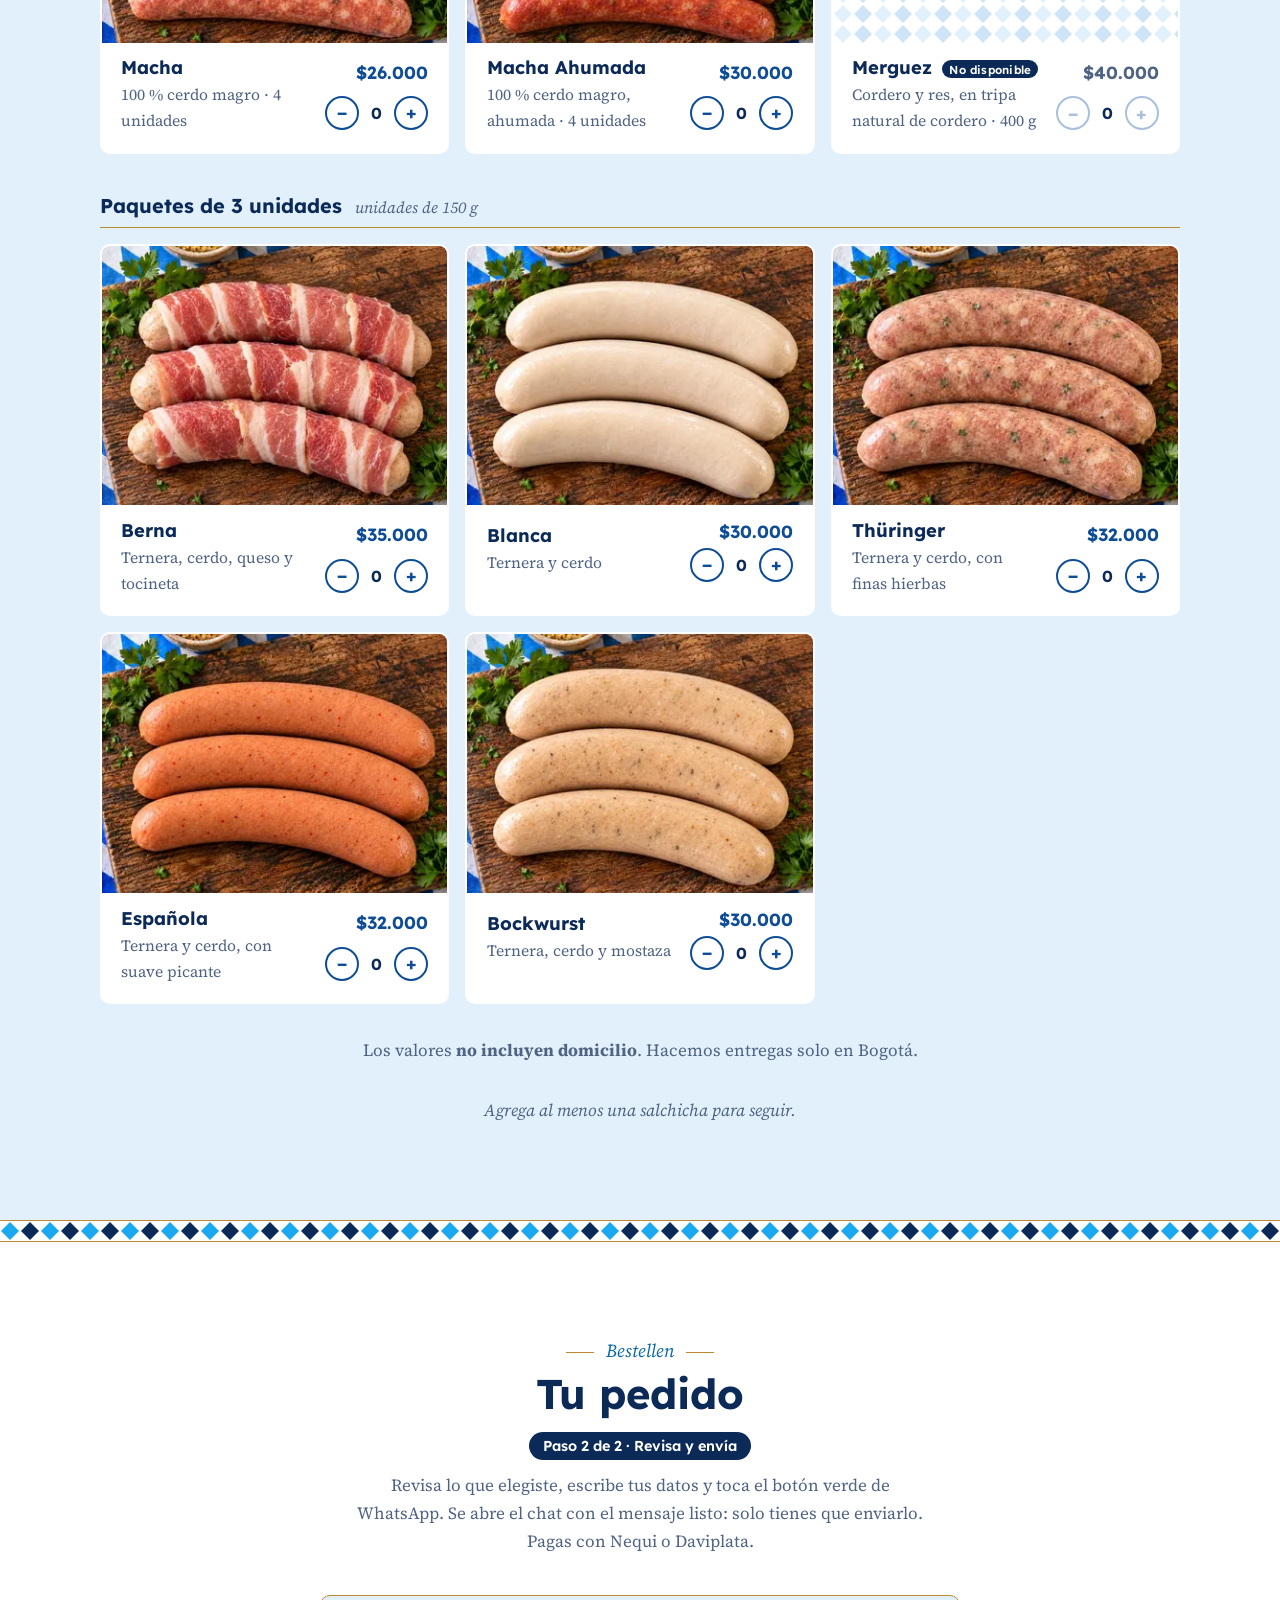
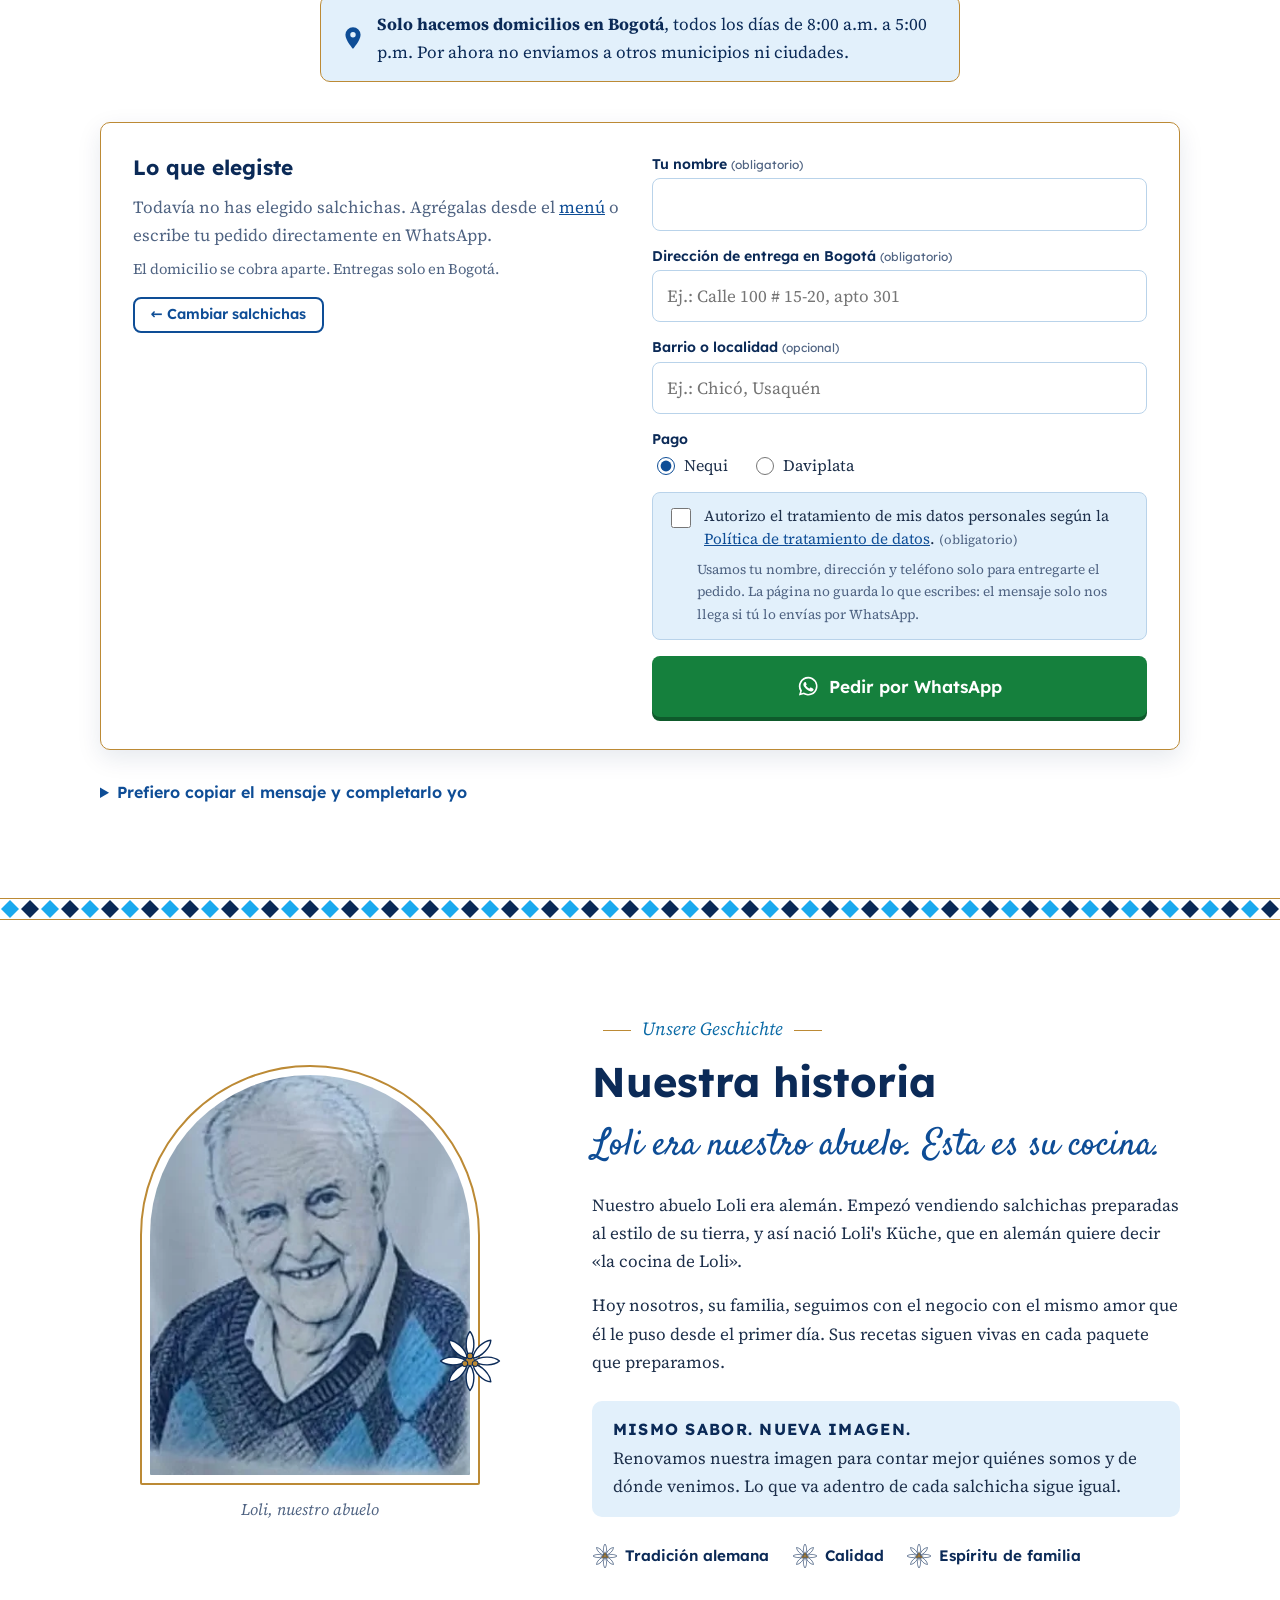
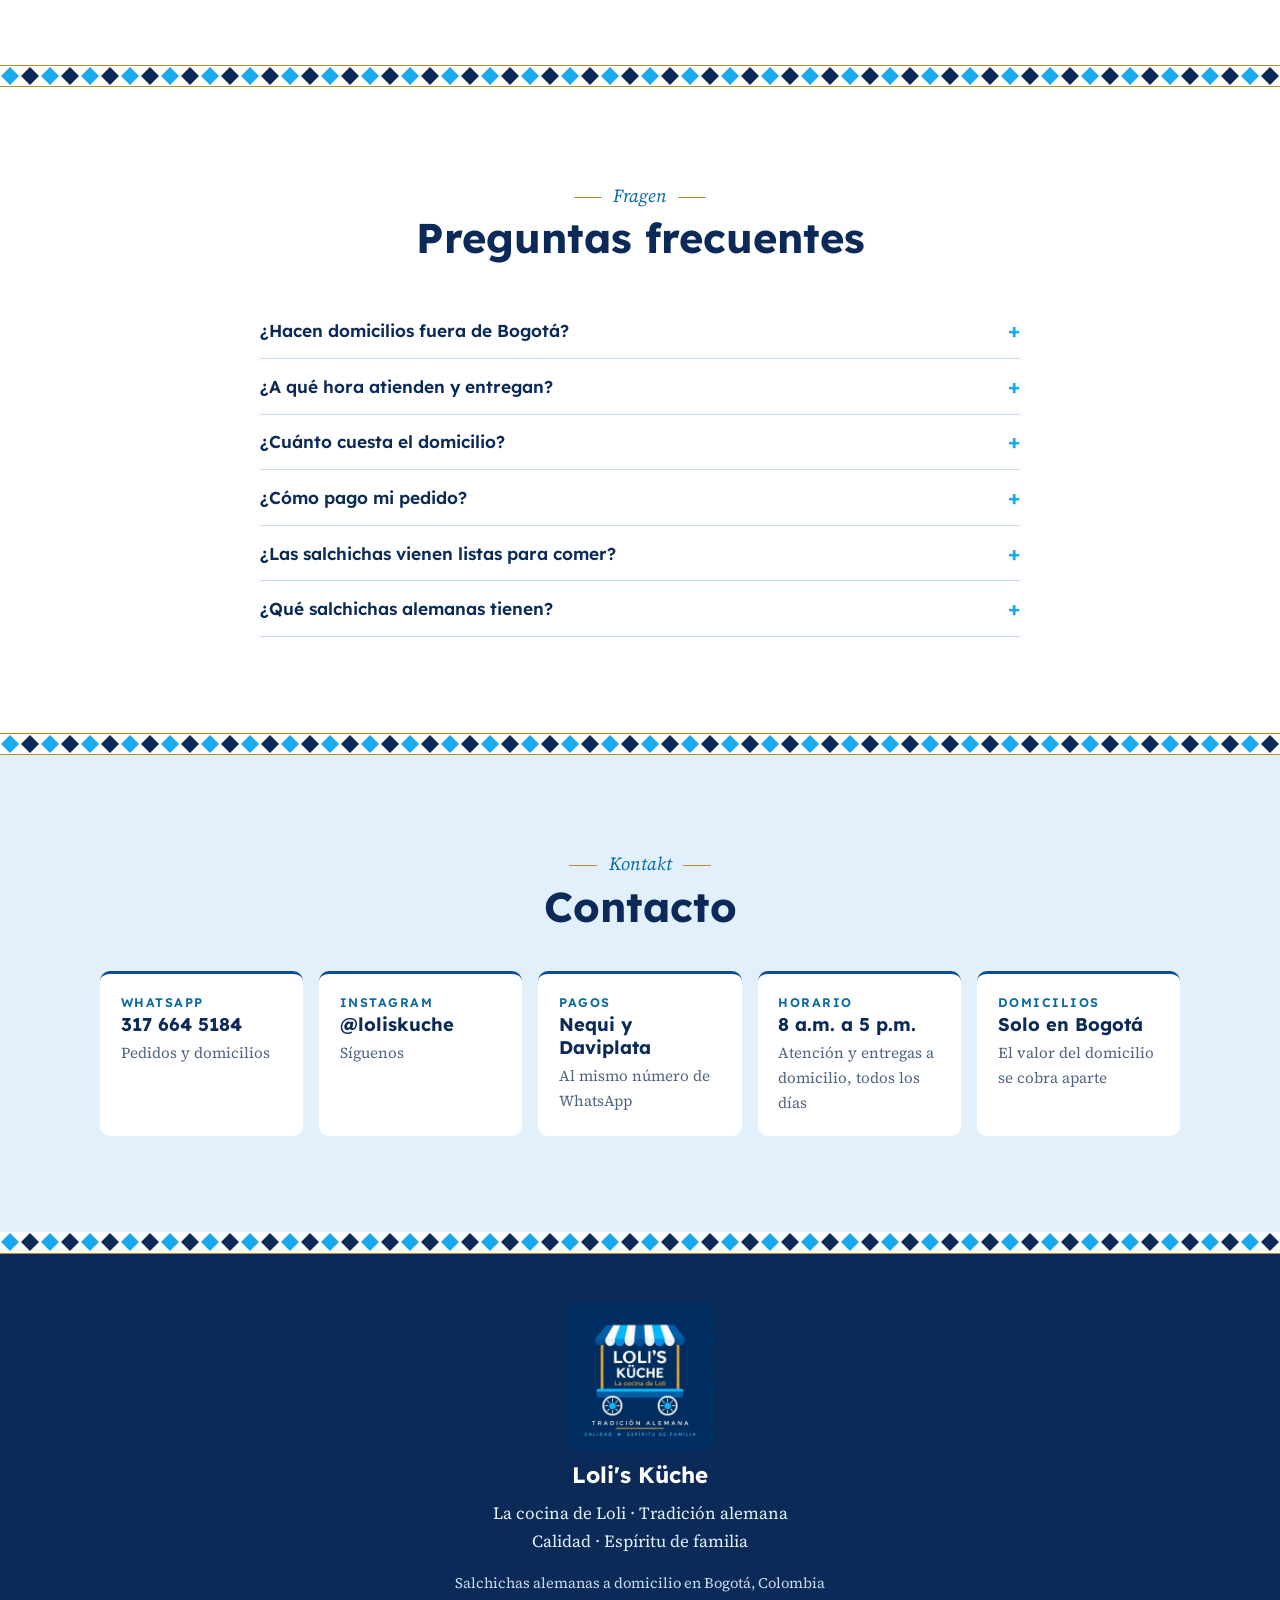
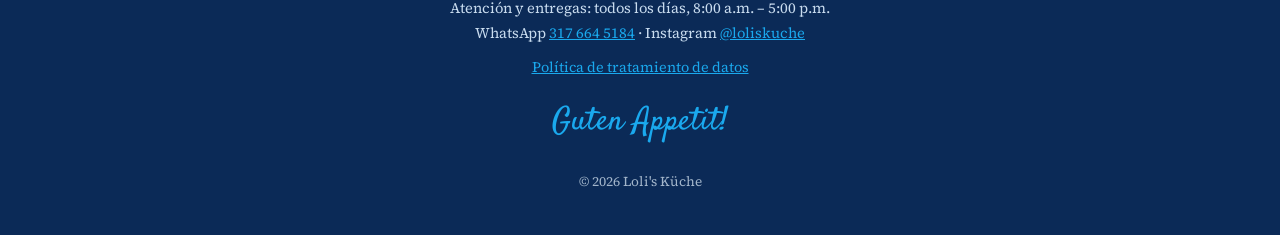
==== commit 72463b50: "Dejar solo la política de datos Se quitan los términos y condiciones (terminos.html) y sus enlaces; " ====
--- a/index.html
+++ b/index.html
@@ -360,7 +360,7 @@
             <div class="consent">
               <label>
                 <input type="checkbox" id="oConsent" name="consent">
-                <span>Autorizo el tratamiento de mis datos según la <a href="privacidad.html" target="_blank" rel="noopener">Política de datos</a> y acepto los <a href="terminos.html" target="_blank" rel="noopener">Términos y condiciones</a>. <span class="req">(obligatorio)</span></span>
+                <span>Autorizo el tratamiento de mis datos personales según la <a href="privacidad.html" target="_blank" rel="noopener">Política de tratamiento de datos</a>. <span class="req">(obligatorio)</span></span>
               </label>
               <p class="consent__note">Usamos tu nombre, dirección y teléfono solo para entregarte el pedido. La página no guarda lo que escribes: el mensaje solo nos llega si tú lo envías por WhatsApp.</p>
             </div>
@@ -515,7 +515,7 @@
         WhatsApp <a href="https://wa.me/573176645184" target="_blank" rel="noopener">317 664 5184</a> ·
         Instagram <a href="https://www.instagram.com/loliskuche/" target="_blank" rel="noopener">@loliskuche</a>
       </address>
-      <p class="footer__legal"><a href="privacidad.html">Política de tratamiento de datos</a> · <a href="terminos.html">Términos y condiciones</a></p>
+      <p class="footer__legal"><a href="privacidad.html">Política de tratamiento de datos</a></p>
       <p class="footer__bye">Guten Appetit!</p>
       <p class="footer__copy">© <span id="year">2026</span> Loli's Küche</p>
     </div>
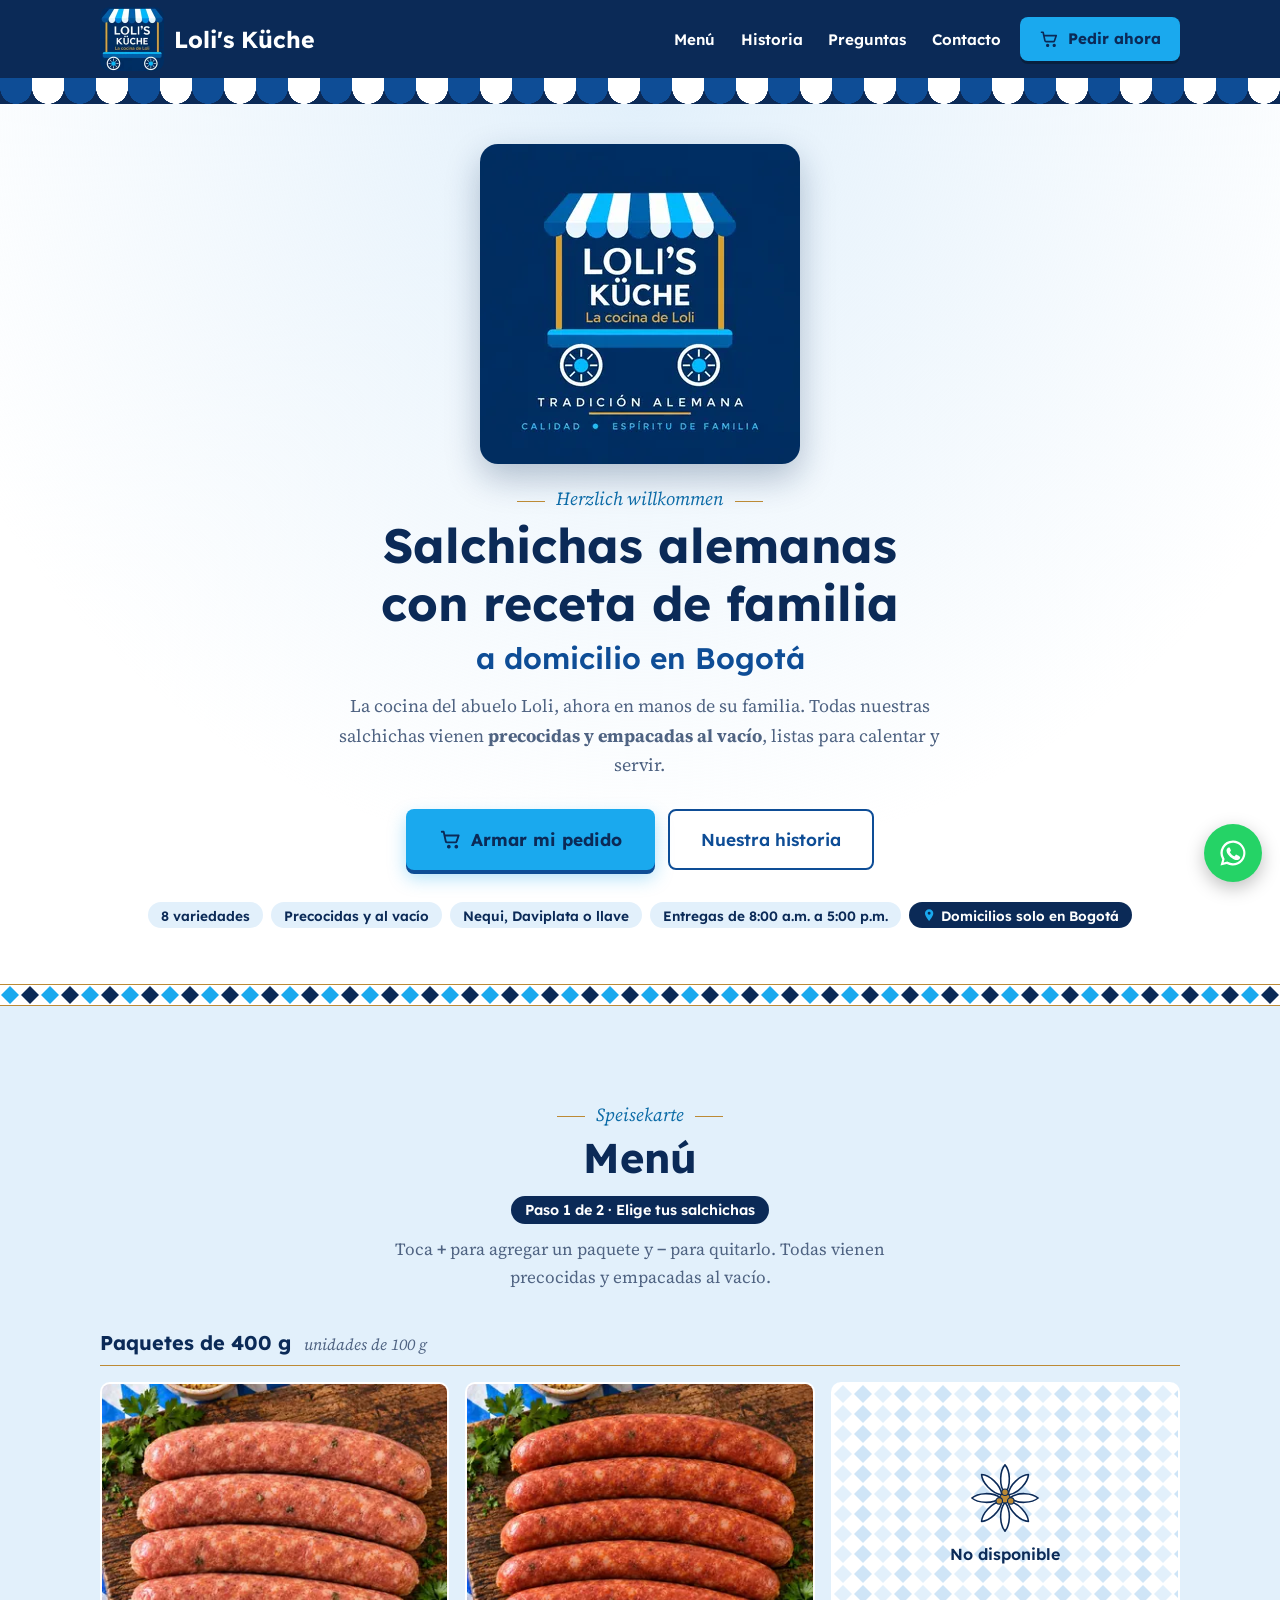
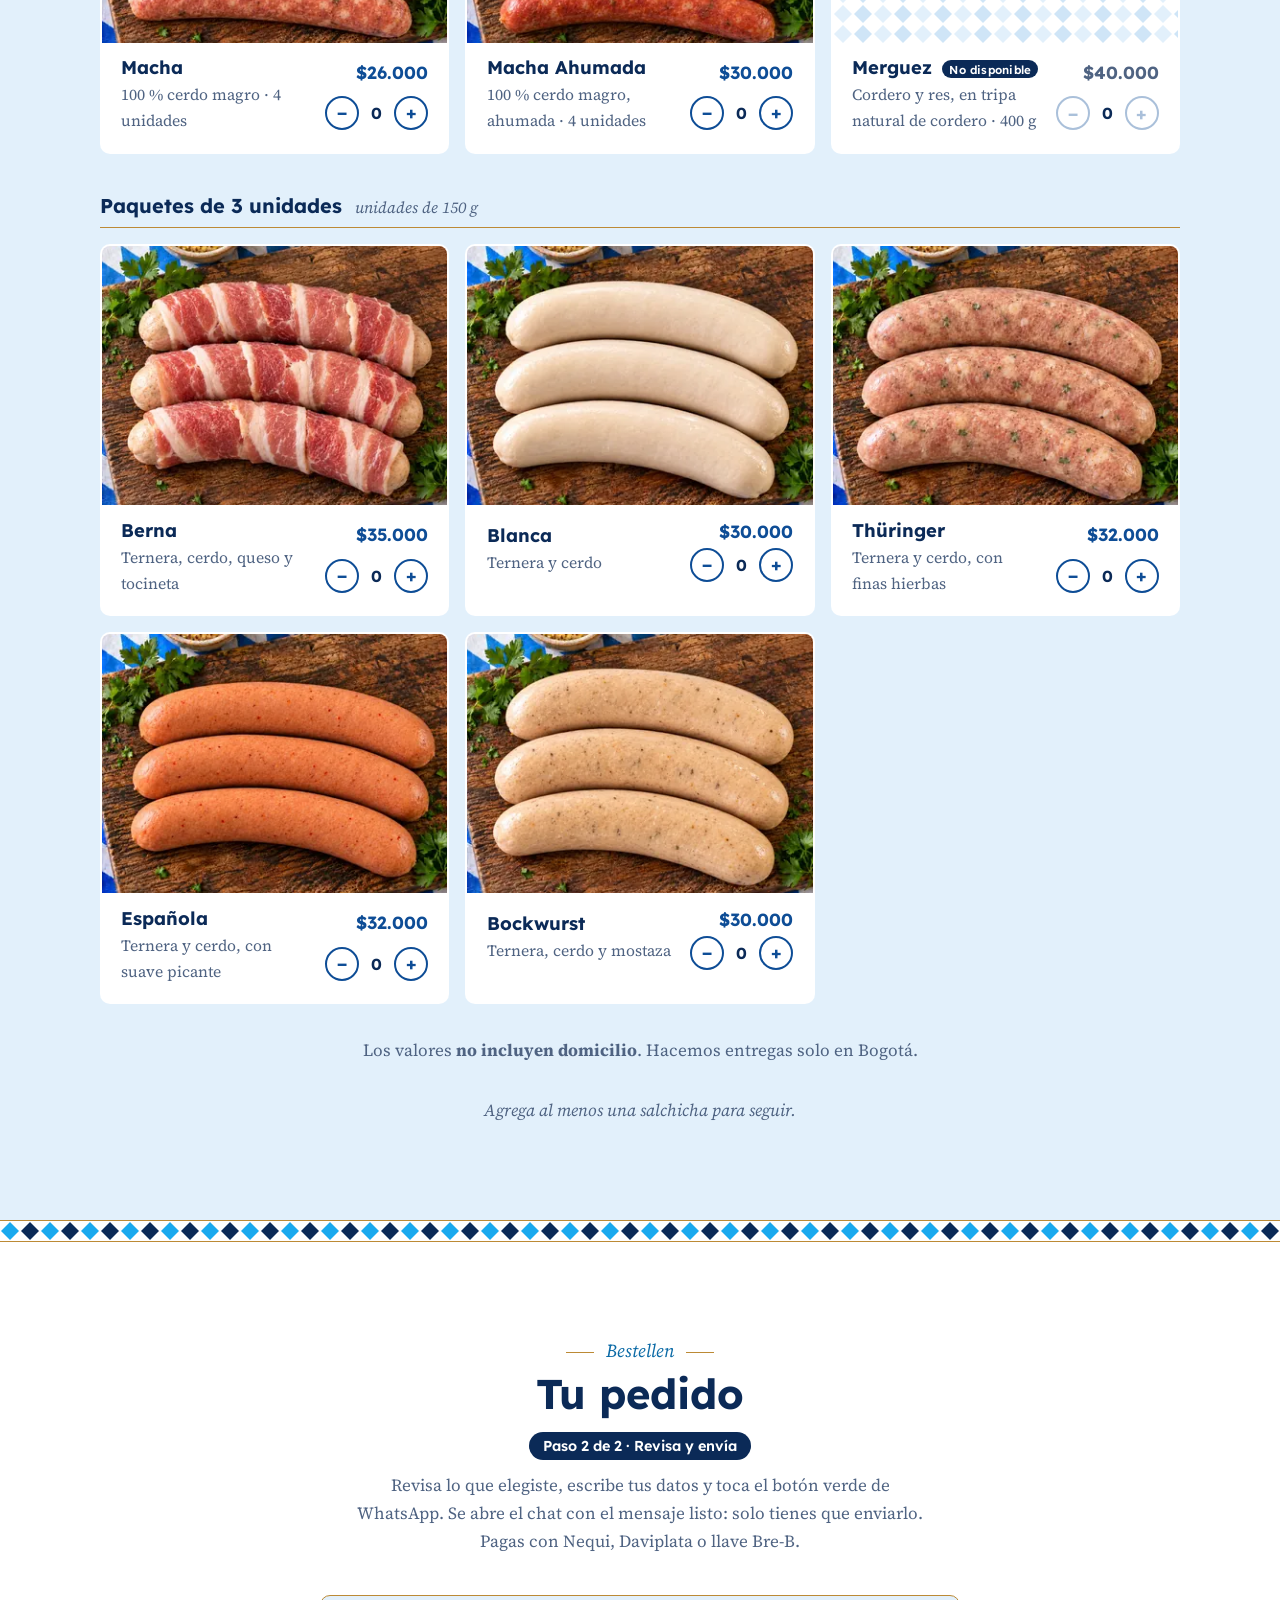
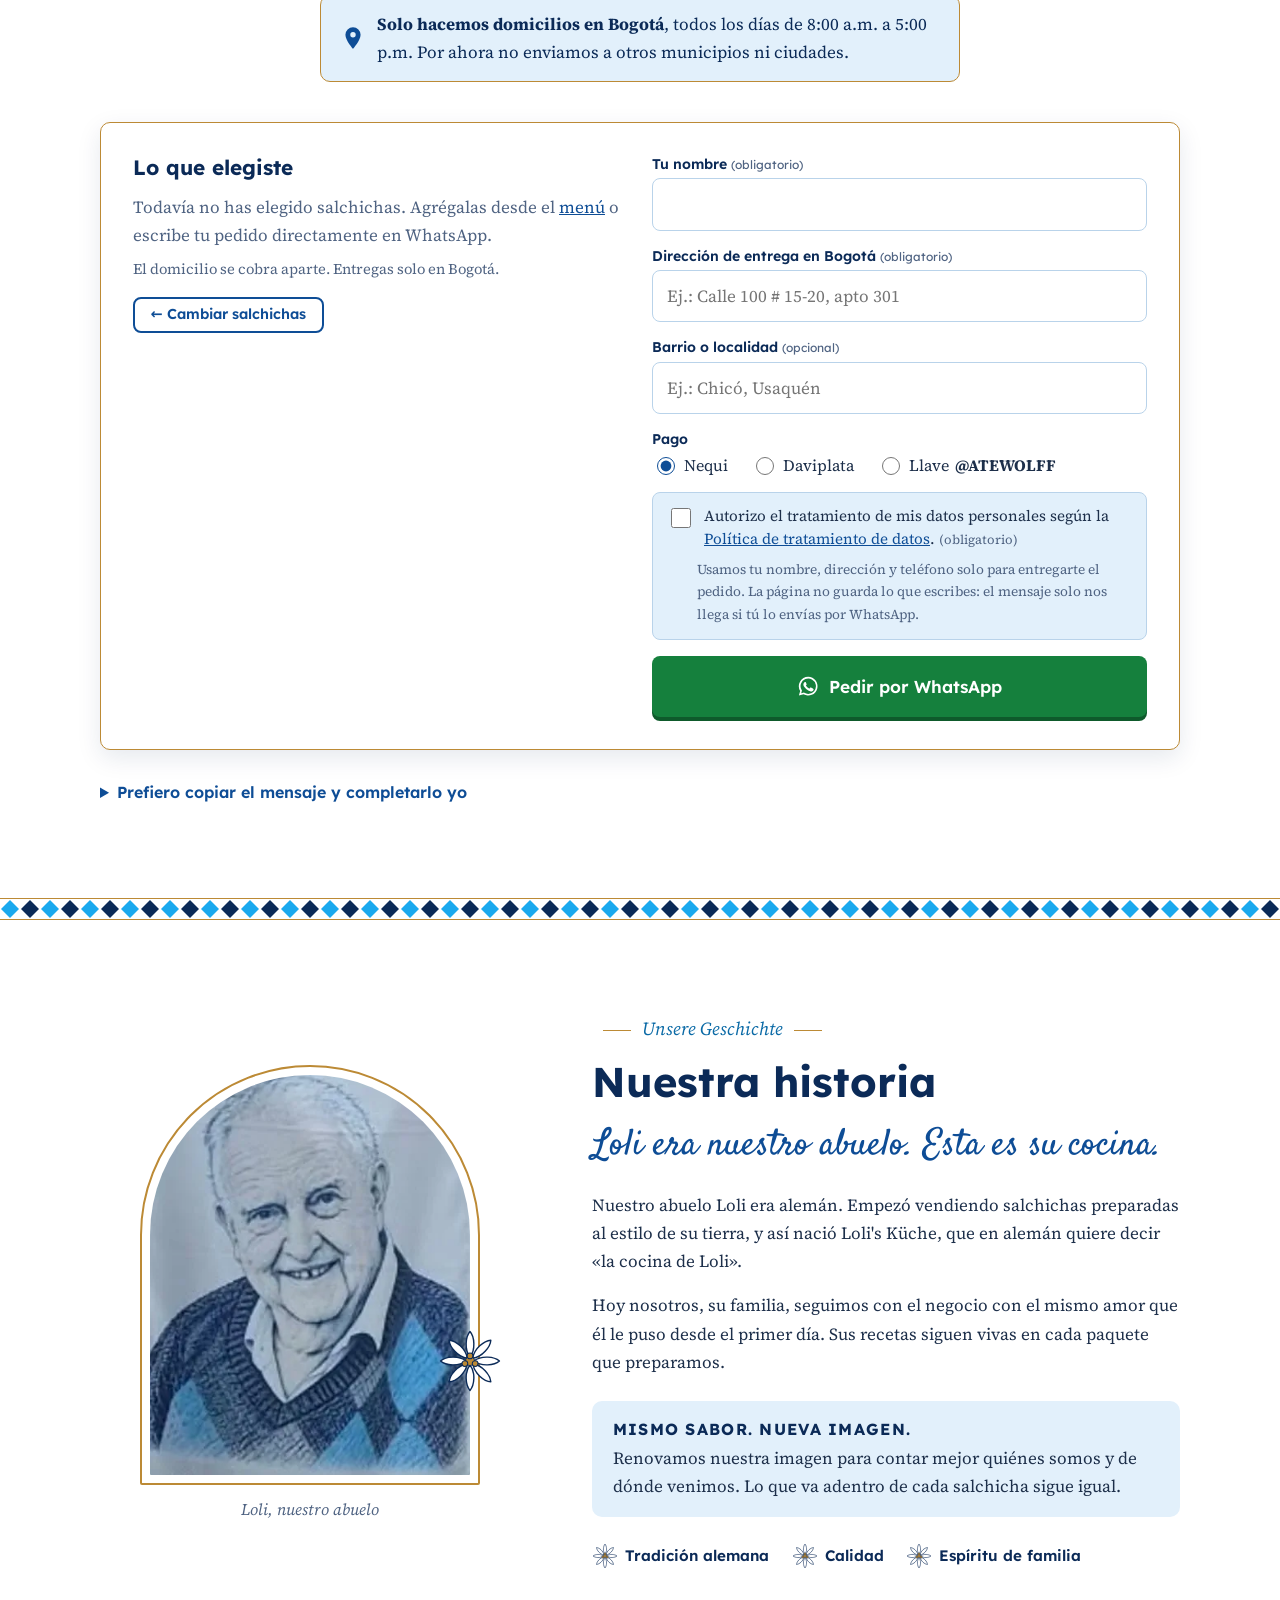
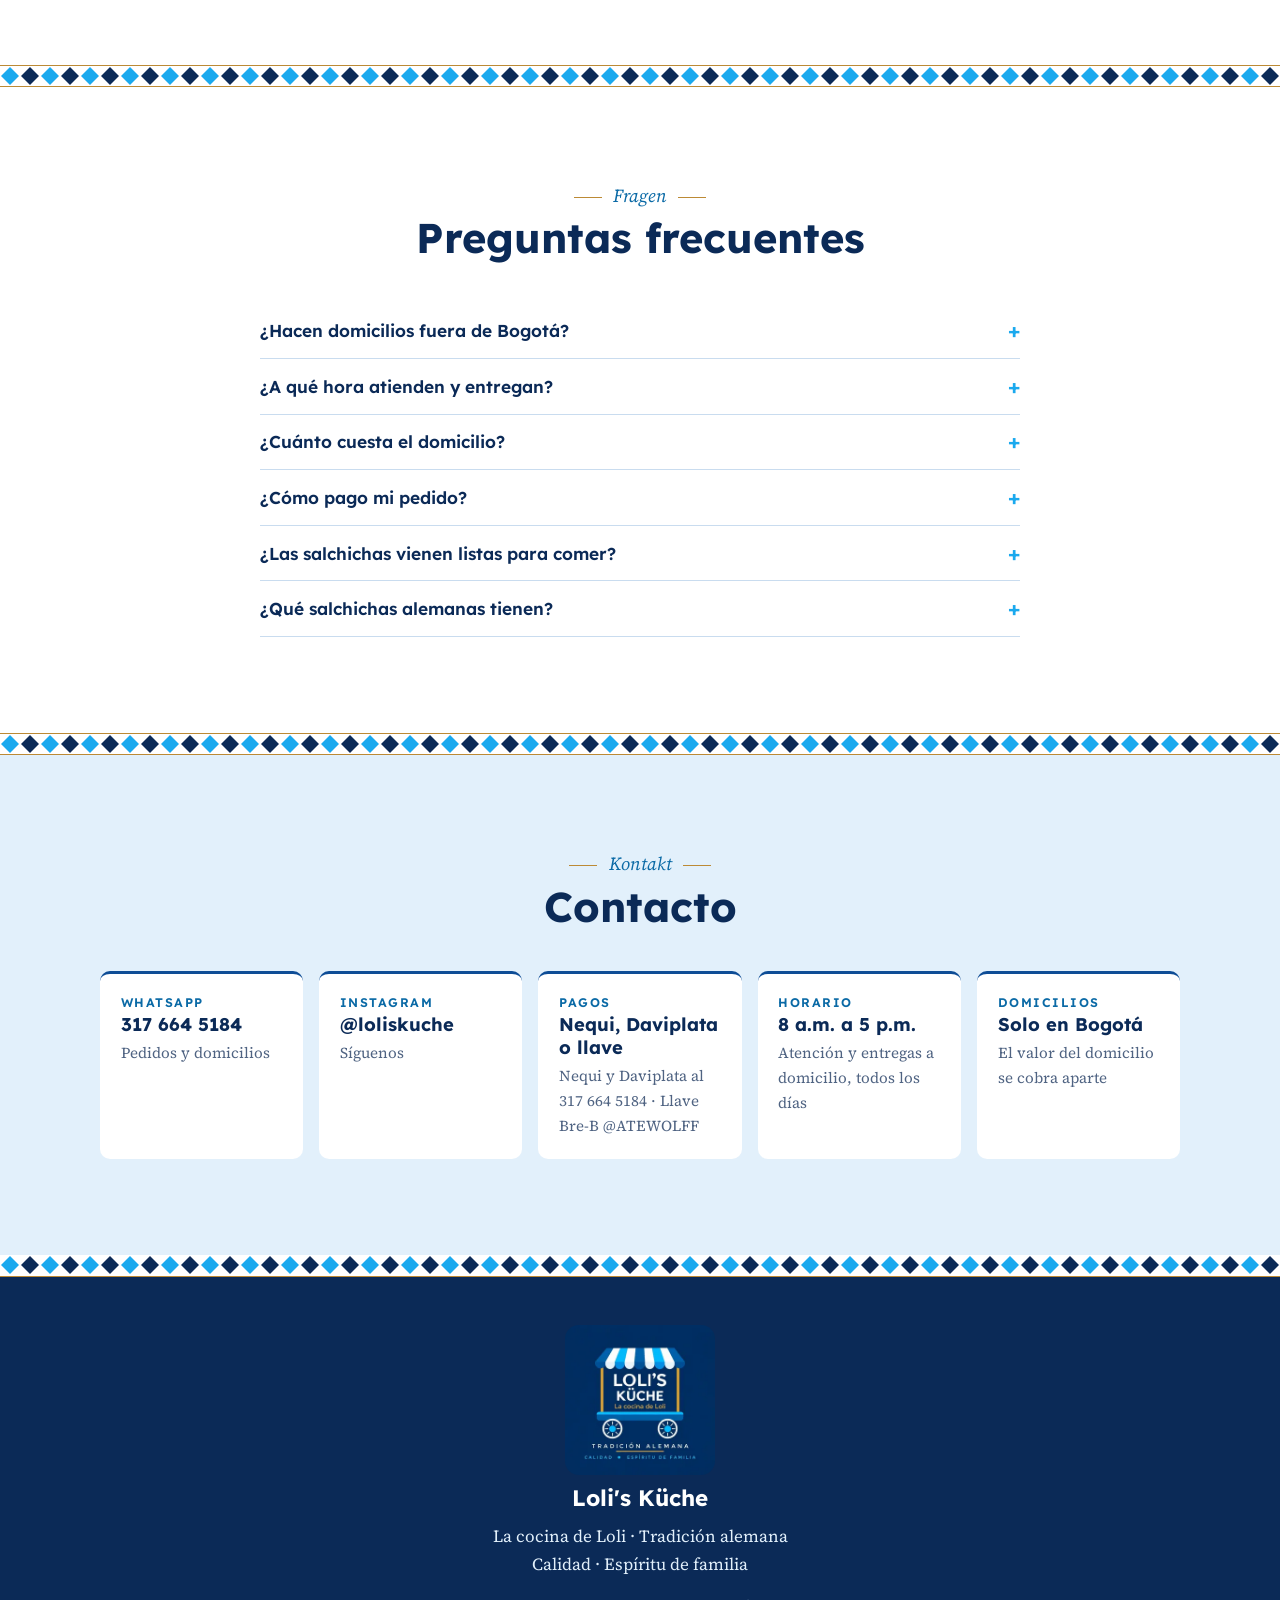
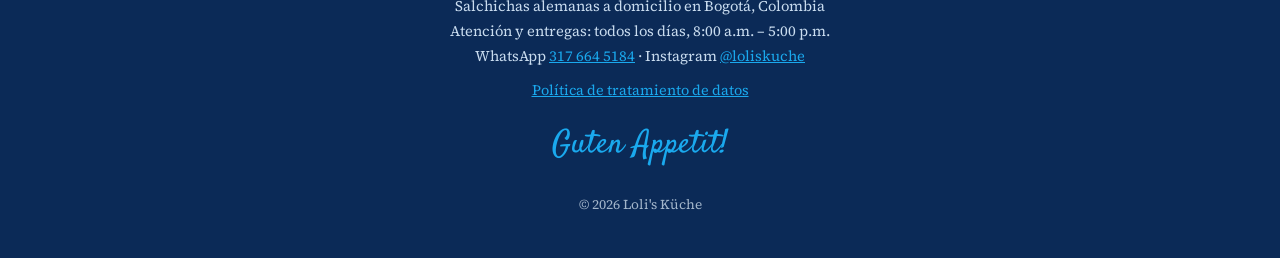
==== commit 5ccbb8f4: "Pago con llave Bre-B @ATEWOLFF Nueva opción de pago en el formulario (llega en el mensaje de WhatsAp" ====
--- a/index.html
+++ b/index.html
@@ -16,7 +16,7 @@
   <meta property="og:locale" content="es_CO">
   <meta property="og:site_name" content="Loli's Küche">
   <meta property="og:title" content="Salchichas alemanas a domicilio en Bogotá | Loli's Küche">
-  <meta property="og:description" content="La cocina del abuelo Loli: salchichas alemanas con receta de familia, precocidas y al vacío. Pide por WhatsApp y paga con Nequi o Daviplata.">
+  <meta property="og:description" content="La cocina del abuelo Loli: salchichas alemanas con receta de familia, precocidas y al vacío. Pide por WhatsApp y paga con Nequi, Daviplata o llave Bre-B.">
   <meta property="og:url" content="https://loliskuche.com/">
   <meta property="og:image" content="https://loliskuche.com/img/marca/og-image.jpg">
   <meta property="og:image:width" content="1200">
@@ -43,7 +43,7 @@
     "servesCuisine": "Alemana",
     "priceRange": "$26.000 - $40.000 COP",
     "currenciesAccepted": "COP",
-    "paymentAccepted": "Nequi, Daviplata",
+    "paymentAccepted": "Nequi, Daviplata, Bre-B",
     "address": {
       "@type": "PostalAddress",
       "addressLocality": "Bogotá",
@@ -166,7 +166,7 @@
         <ul class="badges">
           <li>8 variedades</li>
           <li>Precocidas y al vacío</li>
-          <li>Nequi o Daviplata</li>
+          <li>Nequi, Daviplata o llave</li>
           <li>Entregas de 8:00 a.m. a 5:00 p.m.</li>
           <li class="badge--city"><svg aria-hidden="true"><use href="#pin-icon"/></svg>Domicilios solo en Bogotá</li>
         </ul>
@@ -319,7 +319,7 @@
           <p class="eyebrow">Bestellen</p>
           <h2 class="section__title">Tu pedido</h2>
           <p class="step-pill">Paso 2 de 2 · Revisa y envía</p>
-          <p class="section__sub">Revisa lo que elegiste, escribe tus datos y toca el botón verde de WhatsApp. Se abre el chat con el mensaje listo: solo tienes que enviarlo. Pagas con Nequi o Daviplata.</p>
+          <p class="section__sub">Revisa lo que elegiste, escribe tus datos y toca el botón verde de WhatsApp. Se abre el chat con el mensaje listo: solo tienes que enviarlo. Pagas con Nequi, Daviplata o llave Bre-B.</p>
         </header>
 
         <p class="city-notice">
@@ -356,6 +356,7 @@
               <legend>Pago</legend>
               <label><input type="radio" name="pay" value="Nequi" checked> Nequi</label>
               <label><input type="radio" name="pay" value="Daviplata"> Daviplata</label>
+              <label><input type="radio" name="pay" value="Llave Bre-B @ATEWOLFF"> Llave <strong>@ATEWOLFF</strong></label>
             </fieldset>
             <div class="consent">
               <label>
@@ -448,7 +449,7 @@
         </details>
         <details>
           <summary>¿Cómo pago mi pedido?</summary>
-          <p>Con Nequi o Daviplata, al mismo número de WhatsApp: 317 664 5184.</p>
+          <p>Con Nequi o Daviplata, al mismo número de WhatsApp (317 664 5184), o con transferencia a la llave Bre-B <strong>@ATEWOLFF</strong> desde la aplicación de tu banco.</p>
         </details>
         <details>
           <summary>¿Las salchichas vienen listas para comer?</summary>
@@ -483,8 +484,8 @@
           </a>
           <div class="contact__card">
             <span class="contact__label">Pagos</span>
-            <strong>Nequi y Daviplata</strong>
-            <span>Al mismo número de WhatsApp</span>
+            <strong>Nequi, Daviplata o llave</strong>
+            <span>Nequi y Daviplata al 317 664 5184 · Llave Bre-B @ATEWOLFF</span>
           </div>
           <div class="contact__card">
             <span class="contact__label">Horario</span>
--- a/css/styles.css
+++ b/css/styles.css
@@ -619,3 +619,4 @@
   .legal-page .topbar .btn--cta { display: inline-flex !important; padding: .55em .9em; font-size: .85rem; }
   .legal__toc ol { columns: 1; }
 }
+.legal h3 { font-size: 1.05rem; margin: 1.2rem 0 .4rem; color: var(--blue); }
